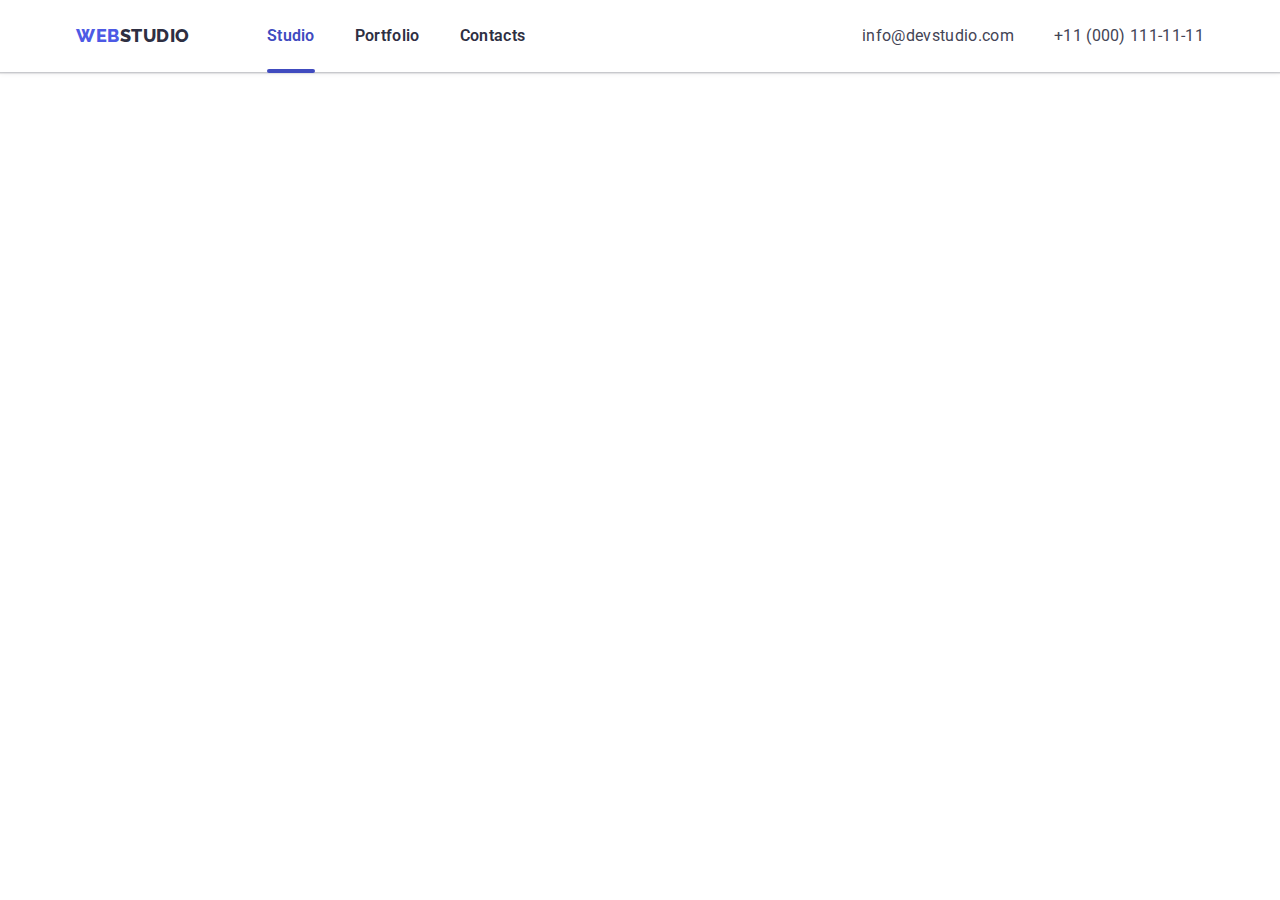
==== index.html @ 7f1c52b3 "hw-07" ====
<!DOCTYPE html>
<html lang="en">

<head>
  <meta charset="UTF-8">
  <meta http-equiv="X-UA-Compatible" content="IE=edge">
  <meta name="viewport" content="width=device-width, initial-scale=1.0">
  <title>webstudio</title>
  <link rel="stylesheet" href="https://cdn.jsdelivr.net/npm/modern-normalize@1.1.0/modern-normalize.min.css">
  <link rel="preconnect" href="https://fonts.googleapis.com">
  <link rel="preconnect" href="https://fonts.gstatic.com" crossorigin>
  <link href="https://fonts.googleapis.com/css2?family=Raleway:wght@700&family=Roboto:wght@400;500;700;900&display=swap"
    rel="stylesheet">
  <link rel="stylesheet" href="./css/styles.css">
</head>

<body>
  <!-- HEADER -->
  <header class="page-header">
    <div class="container page-header-container">
      <nav class="page-nav">
        <a class="logo link " href="./index.html"> <span class="logo-span">WEB</span>STUDIO</a>
        <ul class="menu-link list">
          <li class="menu-item">
            <a class="nav-link link active" href="./studio.html">Studio</a>
          </li>
          <li class="menu-item">
            <a class="nav-link link" href="./portfolio.html">Portfolio</a>
          </li>
          <li class="menu-item">
            <a class="nav-link link" href="">Contacts</a>
          </li>
        </ul>
      </nav>
      <ul class="list contact-list">
        <li><a class="contact-link link" href="mailto:info@devstudio.com">info@devstudio.com</a></li>
        <li><a class="contact-link link" href="tel:+11(000)1111111">+11 (000) 111-11-11</a></li>
      </ul>
    </div>
  </header>

  <main>
    <!-- HERO -->
    <!-- <section class="hero section">
      <div class="container">
        <h1 class="hero-title">Effective Solutions for Your Business</h1>
        <button class="order-btn" type="button" data-modal-open>Order Service</button>
      </div>
    </section> -->

    <!-- <section class="benefits-section section">
      <div class="container">
        <h2 class="benefits-title visually-hidden">benefits</h2>
        <ul class="benefits-list list">
          <li>
            <div class="benefits-list-image">
              <svg class="benefits-list-icon" width="264" height="112">
                <use href="./images/sprite.svg#icon-antenna"></use>
              </svg>
            </div>
            <h3 class="benefits-title">Strategy</h3>
            <p class="benefits-description">
              Our goal is to identify the business problem to walk away with the
              perfect and creative solution.
            </p>
          </li>
          <li>
            <div class="benefits-list-image">
              <svg class="benefits-list-icon" width="264" height="112">
                <use href="./images/sprite.svg#icon-clock"></use>
              </svg>
            </div>
            <h3 class="benefits-title">Punctuality</h3>
            <p class="benefits-description">
              Bring the key message to the brand's audience for the best price
              within the shortest possible time.
            </p>
          </li>
          <li>
            <div class="benefits-list-image">
              <svg class="benefits-list-icon" width="264" height="112">
                <use href="./images/sprite.svg#icon-diagram"></use>
              </svg>
            </div>
            <h3 class="benefits-title">Diligence</h3>
            <p class="benefits-description">
              Research and confirm brands that present the strongest digital
              growth opportunities and minimize risk.
            </p>
          </li>
          <li>
            <div class="benefits-list-image">
              <svg class="benefits-list-icon" width="264" height="112">
                <use href="./images/sprite.svg#icon-astronaut"></use>
              </svg>
            </div>
            <h3 class="benefits-title">Technologies</h3>
            <p class="benefits-description">
              Design practice focused on digital experiences. We bring forth a
              deep passion for problem-solving.
            </p>
          </li>
        </ul>
      </div>
    </section> -->
    <!-- <section class="describe-section section">
      <div class="container">
        <h2 class="section-title">What are we doing</h2>
        <ul class="description-list list">
          <li>
            <img src="./images/monitor.jpg" alt="monitor" width="360" height="300">
          </li>
          <li>
            <img src="./images/app.jpg" alt="scrinshot-app" width="360" height="300">
          </li>
          <li>
            <img src="./images/monitorapp.jpg" alt="monitor-app" width="360" height="300">
          </li>
        </ul>
      </div>
    </section> -->
    <!-- <section class="team-section section">
      <div class="container">
        <h2 class="section-title">Our Team</h2>
        <ul class="our-team list">
          <li class="team-card">
            <img src="./images/mark-guerrero.jpg" alt="photo_mark" width="264" height="260">
            <div class="team-wrapper">
              <h3 class="team-name">Mark Guerrero</h3>
              <p class="team-position">Product Designer</p>
              <ul class="social-list list">
                <li class="social-list-item">
                  <a href="" class="social-list-link">
                    <svg class="social-list-icon" width="16" height="16">
                      <use href="./images/sprite.svg#icon-instagram"></use>
                    </svg>
                  </a>
                </li>
                <li class="social-list-item">
                  <a href="" class="social-list-link">
                    <svg class="social-list-icon" width="16" height="16">
                      <use href="./images/sprite.svg#icon-twitter"></use>
                    </svg>
                  </a>
                </li>
                <li class="social-list-item">
                  <a href="" class="social-list-link">
                    <svg class="social-list-icon" width="16" height="16">
                      <use href="./images/sprite.svg#icon-facebook"></use>
                    </svg>
                  </a>
                </li>
                <li class="social-list-item">
                  <a href="" class="social-list-link">
                    <svg class="social-list-icon" width="16" height="16">
                      <use href="./images/sprite.svg#icon-linkedin"></use>
                    </svg>
                  </a>
                </li>
              </ul>
            </div>
          </li>
          <li class="team-card">
            <img src="./images/tom-ford.jpg" alt="photo_tom" width="264" height="260">
            <div class="team-wrapper">
              <h3 class="team-name">Tom Ford</h3>
              <p class="team-position">Frontend Developer</p>
              <ul class="social-list list">
                <li class="social-list-item">
                  <a href="" class="social-list-link">
                    <svg class="social-list-icon" width="16" height="16">
                      <use href="./images/sprite.svg#icon-instagram"></use>
                    </svg>
                  </a>
                </li>
                <li class="social-list-item">
                  <a href="" class="social-list-link">
                    <svg class="social-list-icon" width="16" height="16">
                      <use href="./images/sprite.svg#icon-twitter"></use>
                    </svg>
                  </a>
                </li>
                <li class="social-list-item">
                  <a href="" class="social-list-link">
                    <svg class="social-list-icon" width="16" height="16">
                      <use href="./images/sprite.svg#icon-facebook"></use>
                    </svg>
                  </a>
                </li>
                <li class="social-list-item">
                  <a href="" class="social-list-link">
                    <svg class="social-list-icon" width="16" height="16">
                      <use href="./images/sprite.svg#icon-linkedin"></use>
                    </svg>
                  </a>
                </li>
              </ul>
            </div>
          </li>
          <li class="team-card">
            <img src="./images/camila-garcia.jpg" alt="photo_camila" width="264" height="260">
            <div class="team-wrapper">
              <h3 class="team-name">Camila Garcia</h3>
              <p class="team-position">Marketing</p>
              <ul class="social-list list">
                <li class="social-list-item">
                  <a href="" class="social-list-link">
                    <svg class="social-list-icon" width="16px" height="16px">
                      <use href="./images/sprite.svg#icon-instagram"></use>
                    </svg>
                  </a>
                </li>
                <li class="social-list-item">
                  <a href="" class="social-list-link">
                    <svg class="social-list-icon" width="16px" height="16px">
                      <use href="./images/sprite.svg#icon-twitter"></use>
                    </svg>
                  </a>
                </li>
                <li class="social-list-item">
                  <a href="" class="social-list-link">
                    <svg class="social-list-icon" width="16px" height="16px">
                      <use href="./images/sprite.svg#icon-facebook"></use>
                    </svg>
                  </a>
                </li>
                <li class="social-list-item">
                  <a href="" class="social-list-link">
                    <svg class="social-list-icon" width="16px" height="16px">
                      <use href="./images/sprite.svg#icon-linkedin"></use>
                    </svg>
                  </a>
                </li>
              </ul>
            </div>
          </li>
          <li class="team-card">
            <img src="./images/daniel-wilson.jpg" alt="photo_daniel" width="264" height="260">
            <div class="team-wrapper">
              <h3 class="team-name">Daniel Wilson</h3>
              <p class="team-position">UI Designer</p>
              <ul class="social-list list">
                <li class="social-list-item">
                  <a href="" class="social-list-link">
                    <svg class="social-list-icon" width="16px" height="16px">
                      <use href="./images/sprite.svg#icon-instagram"></use>
                    </svg>
                  </a>
                </li>
                <li class="social-list-item">
                  <a href="" class="social-list-link">
                    <svg class="social-list-icon" width="16px" height="16px">
                      <use href="./images/sprite.svg#icon-twitter"></use>
                    </svg>
                  </a>
                </li>
                <li class="social-list-item">
                  <a href="" class="social-list-link">
                    <svg class="social-list-icon" width="16px" height="16px">
                      <use href="./images/sprite.svg#icon-facebook"></use>
                    </svg>
                  </a>
                </li>
                <li class="social-list-item">
                  <a href="" class="social-list-link">
                    <svg class="social-list-icon" width="16px" height="16px">
                      <use href="./images/sprite.svg#icon-linkedin"></use>
                    </svg>
                  </a>
                </li>
              </ul>
            </div>
          </li>
        </ul>
      </div>
    </section> -->
    <!-- <section class="section">
      <div class="container">
        <h3 class="section-title">Customers</h3>
        <ul class="customers-list list">
          <li class="customers-list-item">
            <a href="" class="customers-link">
              <svg class="customers-link-icon">
                <use href="./images/sprite.svg#icon-Logo"></use>
              </svg>
            </a>
          </li>
          <li class="customers-list-item">
            <a href="" class="customers-link">
              <svg class="customers-link-icon">
                <use href="./images/sprite.svg#icon-Logo-1"></use>
              </svg>
            </a>
          </li>
          <li class="customers-list-item">
            <a href="" class="customers-link">
              <svg class="customers-link-icon">
                <use href="./images/sprite.svg#icon-Logo-2"></use>
              </svg>
            </a>
          </li>
          <li class="customers-list-item">
            <a href="" class="customers-link">
              <svg class="customers-link-icon">
                <use href="./images/sprite.svg#icon-Logo-3"></use>
              </svg>
            </a>
          </li>
          <li class="customers-list-item">
            <a href="" class="customers-link">
              <svg class="customers-link-icon">
                <use href="./images/sprite.svg#icon-Logo-4"></use>
              </svg>
            </a>
          </li>
          <li class="customers-list-item">
            <a href="" class="customers-link">
              <svg class="customers-link-icon">
                <use href="./images/sprite.svg#icon-Logo-5"></use>
              </svg>
            </a>
          </li>
        </ul>
      </div>
    </section> -->
  </main>

  <!-- <footer class="footer">
    <div class="container footer-describe">
      <div class="footer-container">
        <a class="logo-footer link" href="./index.html"> <span class="logo-span">WEB</span>STUDIO</a>
        <p class="footer-description">
          Increase the flow of customers and sales for your business with digital
          marketing & growth solutions.
        </p>
      </div>
      <div class="social-media-footer">
        <p class="social-media">Social media</p>
        <ul class="social-list-footer">
          <li class="social-list-item-footer list">
            <a href="" class="social-list-link-footer">
              <svg class="social-list-icon-footer" width="24" height="24">
                <use href="./images/sprite.svg#icon-instagram"></use>
              </svg>
            </a>
          </li>
          <li class="social-list-item-footer list">
            <a href="" class="social-list-link-footer">
              <svg class="social-list-icon-footer" width="24" height="24">
                <use href="./images/sprite.svg#icon-twitter"></use>
              </svg>
            </a>
          </li>
          <li class="social-list-item-footer list">
            <a href="" class="social-list-link-footer">
              <svg class="social-list-icon-footer" width="24" height="24">
                <use href="./images/sprite.svg#icon-facebook"></use>
              </svg>
            </a>
          </li>
          <li class="social-list-item-footer list">
            <a href="" class="social-list-link-footer">
              <svg class="social-list-icon-footer" width="24" height="24">
                <use href="./images/sprite.svg#icon-linkedin"></use>
              </svg>
            </a>
          </li>
        </ul>
      </div>
      <div>

        <form class="modal-form-field-footer" action="">
          <spanp class="subscribe-footer">Subscribe</spanp>
          <span class="subscribe-input-footer">
            <input type="email" name="user_email" class="modal-form-input-footer" placeholder="E-mail">
            <button type="submit" class="modal-form-submit-footer">Subscribe<svg class="modal-form-submit-icon-footer">
                <use href="./images/sprite.svg#icon-telega"></use>
              </svg></button>
          </span>
        </form>
      </div>
    </div>
  </footer>

  <div class="backdrop is-hidden" data-modal>
    <div class="modal">
      <button type="button" class="modal-close-btn" data-modal-close>
        <svg class="modal-close-bnt-icon" style="height: 8px; width:8px">
          <use href="./images/sprite.svg#icon-close-modal"></use>
        </svg>
      </button>
      <form class="modal-form">
        <p class="modal-window-request">Leave your contacts and we will call you back</p>
        <label class="modal-form-field">
          <span class="modal-form-input-desc"> Name </span>
          <span class="modal-form-input-wrapper">
            <input type="text" name="user_name" class="modal-form-input" required pattern="[a-zA-Zа-яА-Я]+"
              minlength="2">
            <svg class="modal-form-input-icon" width="12" height="12">
              <use href="./images/sprite.svg#icon-user"></use>
            </svg>
          </span>
        </label>

        <label class="modal-form-field">
          <span class="modal-form-input-desc"> Phone </span>
          <span class="modal-form-input-wrapper">
            <input type="tel" name="user_phone" class="modal-form-input" required
              pattern="[0-9]{3}-[0-9]{3}-[0-9]{2}-[0-9]{2}" title="xxx-xxx-xx-xx">
            <svg class="modal-form-input-icon" width="13" height="13">
              <use href="./images/sprite.svg#icon-phone"></use>
            </svg>
          </span>

        </label>
        <label class="modal-form-field">
          <span class="modal-form-input-desc"> Email </span>
          <span class="modal-form-input-wrapper">
            <input type="email" name="user_email" class="modal-form-input" required>
            <svg class="modal-form-input-icon-letter" width="15" height="12">
              <use href="./images/sprite.svg#icon-letter"></use>
            </svg>
          </span>

        </label>
        <label class="modal-form-field modal-form-comment">
          <span class="modal-form-input-desc"> Comment </span>
          <textarea name="user_message" class="modal-form-msg" placeholder="Text input"></textarea>
        </label>
        <input id="user-policy" type="checkbox" name="user_policy" class="modal-form-check visually-hidden">
        <label for="user-policy" class="modal-form-check-desc">I accept the terms and conditions of the&nbsp;<a href=""
            class="privacy-link">Privacy
            Policy</a></label>
        <button type="submit" class="modal-form-submit">Send</button>
      </form>
    </div>
  </div>
  <script src="./js/modal.js"></script> -->
</body>

</html>
---- css/styles.css ----
.list {
    list-style: none;
}

.link {
    text-decoration: none;
}

:root {
    --main-text-color: #434455;
    --head-color: #2E2F42;
    --brand-color: #4D5AE5;
    --light-background-color: #F4F4FD;
    --accent-color: #E7E9FC;
    --background-color-white: #FFFFFF;
    --color-active-btn: #404BBF;
    --modal-window-color: #8E8F99;
    --input-text-color: #000000;
}

h1,
h2,
h3,
p {
    margin-top: 0;
    margin-bottom: 0;
}

ul {
    margin-top: 0;
    margin-bottom: 0;
    padding-left: 0;
}

img {
    display: block;
}

button {
    cursor: pointer;
}

body {
    font-family: 'Roboto', sans-serif;
    font-size: 16px;
    background-color: var(--background-color-white);
    color: var(--main-text-color);
}

.section {
    padding-top: 120px;
    padding-bottom: 120px;
}

.page-header {
    padding-top: 24px;
    padding-bottom: 24px;
    background: #FFFFFF;
    box-shadow: 0px 2px 1px rgba(46, 47, 66, 0.08), 0px 1px 1px rgba(46, 47, 66, 0.16), 0px 1px 6px rgba(46, 47, 66, 0.08);

}

.container {
    width: 1158px;
    margin-left: auto;
    margin-right: auto;
    padding: 0 15px;
}

.page-nav {
    display: flex;
    align-items: center;
    margin-right: auto;
}

.contact-list {
    align-items: center;
    gap: 40px;
    display: flex;
}

.page-header-container {
    display: flex;
    align-items: center;
}

.menu-link {
    font-weight: 600;
    line-height: 1.5;
    display: flex;
    align-items: center;
    color: var(--head-color);
}

.logo {
    font-family: 'Raleway';
    font-weight: 800;
    font-size: 18px;
    line-height: 1.33;
    letter-spacing: 0.03em;
    margin-right: 77px;
    color: var(--head-color);
}

.logo-span {
    color: var(--brand-color);
}

.menu-item:not(:last-child) {
    margin-right: 40px;
}

.nav-link {
    font-weight: 600;
    line-height: 1.5;
    letter-spacing: 0.02em;
    color: var(--head-color);
    transition: color 250ms cubic-bezier(0.4, 0, 0.2, 1);
    padding-bottom: 28px;
}

.nav-link:hover,
.nav-link:focus {
    color: var(--brand-color)
}

.active {
    color: var(--color-active-btn);
}

.nav-link.active {
    position: relative;
}

.nav-link.active::after {
    position: absolute;
    bottom: 0;
    left: 0;
    content: '';
    display: block;
    position: absolute;
    width: 100%;
    height: 4px;
    border-radius: 2px;
    background-color: var(--color-active-btn);
}

.contact-link {
    line-height: 1.5;
    letter-spacing: 0.02em;
    color: var(--main-text-color);
    transition: color 250ms cubic-bezier(0.4, 0, 0.2, 1)
}

.contact-link:hover,
.contact-link:focus {
    color: var(--brand-color);
}

.hero {
    padding: 192px 0;
    text-align: center;
    background-image: linear-gradient(rgba(46, 47, 66, 0.7), rgba(46, 47, 66, 0.7)), url(../images/people-office.jpg);
    background-color: var(--head-color);
    background-size: cover;
    background-repeat: no-repeat;
    background-position: center;
    max-width: 1440px;
    margin-left: auto;
    margin-right: auto;
}

.hero-title {
    width: 492px;
    margin: 0 auto 48px;
    font-weight: 500;
    font-size: 56px;
    line-height: 1.07;
    text-align: center;
    letter-spacing: 0.02em;
    color: var(--background-color-white);
}

.order-btn {
    font-weight: 600;
    cursor: pointer;
    background: var(--brand-color);
    padding: 16px 32px;
    box-shadow: 0px 4px 4px rgba(0, 0, 0, 0.15);
    border-radius: 4px;
    color: var(--light-background-color);
    gap: 10px;
    border: navajowhite;
    transition: color 250ms cubic-bezier(0.4, 0, 0.2, 1), background-color 250ms cubic-bezier(0.4, 0, 0.2, 1);
}

.order-btn:hover,
.order-btn:focus {
    cursor: pointer;
    background: var(--color-active-btn);
    padding: 16px 32px;
    box-shadow: 0px 4px 4px rgba(0, 0, 0, 0.15);
    border-radius: 4px;
    left: 635px;
    top: 432px;
    color: var(--light-background-color);
    gap: 10px;
  }

.visually-hidden {
    position: absolute;
    width: 1px;
    height: 1px;
    margin: -1px;
    border: 0;
    padding: 0;
    white-space: nowrap;
    clip-path: inset(100%);
    clip: rect(0 0 0 0);
    overflow: hidden;
}

.benefits-list-image{
   gap: 24px;
   display: flex;
}

.benefits-list-icon{
    fill: var(--head-color);
    width: 64px;
    height: 64px;
}

.benefits-list-image{
    display: flex;
    box-sizing: border-box;
    justify-content: center;
    align-items: center;
    border-radius: 4px;
    width: 100%;
    height: 112px;
    background-color: var(--light-background-color);
    fill: var(--light-background-color);
    margin-bottom: 8px;
}

.benefits-list-item {
    width: 264px;
}

.benefits-title {
    font-weight: 600;
    font-size: 20px;
    line-height: 1.2;
    letter-spacing: 0.02em;
    margin-bottom: 8px;
    color: var(--head-color);
}

.benefits-description {
    line-height: 1.5;
    letter-spacing: 0.02em;
    color: var(--main-text-color);
}

.benefits-section {
    background-color: var(--background-color-white);
    padding-bottom: 0;
}

.describe-section {
    background-color: var(--background-color-white);
}

.benefits-list {
    display: flex;
    gap: 24px;
}

.description-list {
    display: flex;
    gap: 24px;
}

.section-title {
    text-align: center;
    font-weight: 500;
    font-size: 36px;
    line-height: 1.11;
    letter-spacing: 0.02em;
    color: var(--head-color);
    text-transform: capitalize;
    margin-bottom: 72px;
}

.our-team{
    display: flex;
}

.team-name {
    font-weight: 500;
    font-size: 20px;
    line-height: 1.2;
    letter-spacing: 0.02em;
    color: var(--head-color);
    margin-bottom: 8px;
}

.team-card:not(:last-child) {
    margin-right: 24px;
} 

.team-card {
    background: var(--background-color-white);
    box-shadow: 0px 1px 6px rgba(46, 47, 66, 0.08), 0px 1px 1px rgba(46, 47, 66, 0.16), 0px 2px 1px rgba(46, 47, 66, 0.08);
    border-radius: 0px 0px 4px 4px;
}

.team-position {
    line-height: 1.5;
    letter-spacing: 0.02em;
    color: var(--main-text-color);
}

.team-section {
    background: var(--light-background-color);
}

.team-wrapper {
    padding-top: 32px;
    padding-bottom: 32px;
    text-align: center;
}

.social-list{
    display: flex;
    gap: 24px;
    margin-top: 12px;
    justify-content: center;
}

.social-list-link {
    display: flex;
    justify-content: center;
    align-items: center;
    width: 40px;
    height: 40px;
    border-radius: 50%;
    background-color: var(--brand-color);
    transition: background-color 250ms cubic-bezier(0.4, 0, 0.2, 1);
}   

.social-list-link:hover{
    background-color: var(--color-active-btn)
    
}

.social-list-icon{
    fill: var(--light-background-color);
    transition: background-color 250ms cubic-bezier(0.4, 0, 0.2, 1);
}

.portfolio {
    padding-top: 96px;
}

.project-overlay {
    position: relative;
    overflow: hidden;
}

.overlay{
    position: absolute;
    left: 0;
    top: 0;
    width: 100%;
    height: 100%;
    transform: translate(0, 100%);
    transition: transform 250ms cubic-bezier(0.4, 0, 0.2, 1);
    font-weight: 400;
    line-height: 1.5;
    letter-spacing: 0.02em;
    padding-top: 40px;
    padding-bottom: 156px;
    padding-right: 32px;
    padding-left: 32px;
    color: var(--light-background-color);
    background-color: rgba(77, 90, 229, 1);
}

.project-card-link:hover .overlay,
.project-card-link:focus .overlay {
    transform: translate(0, 0);
}

.project-title {
    font-weight: 600;
    font-size: 20px;
    line-height: 1.2;
    letter-spacing: 0.02em;
    color: var(--head-color);
}

.project-card{
    border: 0.5px solid #F4F4FD;
    width: calc((100% - 48px) / 3);
}

.project-description {
    line-height: 1.5;
    letter-spacing: 0.02em;
    color: var(--main-text-color);
    margin-top: 8px;
}

.project-card-link:hover {
    display: block;
    box-shadow: 0px 1px 6px rgba(46, 47, 66, 0.08);
}

.project-card-link {
    transition: box-shadow 250ms cubic-bezier(0.4, 0, 0.2, 1);
}

.nav-btn {
    border: none;
    padding: 12px 24px;
    font-weight: 500;
    cursor: pointer;
    line-height: 1.5;
    display: flex;
    align-items: center;
    text-align: center;
    letter-spacing: 0.04em;
    color: #4D5AE5;
    background: #F4F4FD;
    border-radius: 4px;
    transition: color 250ms cubic-bezier(0.4, 0, 0.2, 1), background-color 250ms cubic-bezier(0.4, 0, 0.2, 1), box-shadow 250ms cubic-bezier(0.4, 0, 0.2, 1);
}

.nav-btn:hover,
.nav-btn:focus {
     color: var(--background-color-white);
    background: var(--brand-color);
    box-shadow: 0px 3px 1px rgba(0, 0, 0, 0.1), 0px 2px 1px rgba(0, 0, 0, 0.08), 0px 2px 2px rgba(0, 0, 0, 0.12);
}

.customers-header {
    font-weight: 700;
    font-size: 36px;
    line-height: 1.17;
    text-align: center;
    letter-spacing: 0.03em;
    color: var(--head-color);
    text-align: center;
    padding-bottom: 72px;
}

.customers-link {
    display: flex;
    box-sizing: border-box;
    justify-content: center;
    align-items: center;
    border: 1px solid #8E8F99;
    border-radius: 4px;
    height: 88px;
    fill: #8E8F99;
    transition: border-color 250ms cubic-bezier(0.4, 0, 0.2, 1);
}

.customers-list-item{
    width: 168px;
}

.customers-link:hover,
.customers-link:focus{
    border-color:#4D5AE5;
}

.customers-link:hover .customers-link-icon,
.customers-link:focus .customers-link-icon{
    fill: #4D5AE5;
}

.customers-link-icon{
    width: 104px;
    height: 56px;
    transition: fill 250ms cubic-bezier(0.4, 0, 0.2, 1);
}

.customers-list{
    gap:24px;
    display: flex;
}

.logo-footer {
    font-family: 'Raleway';
    font-weight: 800;
    font-size: 18px;
    line-height: 1.17;
    letter-spacing: 0.03em;
    color: var(--light-background-color);
}

.footer {
    padding-top: 100px;
    padding-bottom: 100px;
    background-color: var(--head-color);
}

.footer-description {
    width: 264px;
    margin-top: 16px;
    letter-spacing: 0.02em;
    line-height: 1.5;
    letter-spacing: 0.02em;
    color: var(--accent-color);
}

.social-media {
    display: inline-flex;
    font-weight: 600;
    line-height: 1.5;
    letter-spacing: 0.02em;
    color: var(--background-color-white);
}

.social-list-footer {
    display: flex;
    justify-content: center;
    gap: 16px;
    margin-top: 16px;
}

.social-media-footer{
    display: inline-block;
    margin-right: 80px;
}

.footer-container{
    display: inline-block;
    margin-right: 120px;
}

.footer-describe {
    display: flex;
}

.social-list-item-footer {
    width: 40px;
    height: 40px;
}
 
.social-list-icon-footer {
    fill: var(--light-background-color)
}

.social-list-link-footer{
    display: flex;
    justify-content: center;
    align-items: center;
    width: 100%;
    height: 100%;
    border-radius: 50%;
    background-color: rgba(255, 255, 255, 0.1);
    transition: background-color 250ms cubic-bezier(0.4, 0, 0.2, 1);
}
    
.social-list-link-footer:hover,
.social-list-link-footer:focus{
    background-color: #31D0AA ;
}

.project-table {
    display: flex;
    flex-wrap: wrap;
    row-gap: 48px;
    column-gap: 24px;
}

.project-wrapper {
    padding-top: 32px;
    padding-bottom: 32px;
    padding-left: 16px;
}

.navigation-btns {
    display: flex;
    gap: 24px;
    justify-content: center;
    margin-bottom: 72px;
}

.backdrop {
    position: fixed;
    top: 0;
    left: 0;
    z-index: 1;
    width: 100%;
    height: 100%;
    background-color: rgba(46, 47, 66, 0.4);
    transition: opacity 250ms cubic-bezier(0.4, 0, 0.2, 1), visibility 250ms cubic-bezier(0.4, 0, 0.2, 1);;
}

.backdrop.is-hidden {
    opacity: 0;
    visibility: hidden;
    pointer-events: none;
}

.modal {
    position: absolute;
    top: 50%;
    left: 50%;
    transform: translate(-50%, -50%);
    width: 408px;
    height: 576px;
    border-radius: 4px;
    background-color: #FCFCFC;
    padding: 72px 24px 24px 24px;
}

.modal-close-btn {
    position: absolute;
    top: 24px;
    right: 24px;
    display: flex;
    justify-content: center;
    align-items: center;
    background-color: #E7E9FC;
    border: 1px solid rgba(0, 0, 0, 0.1);
    width: 24px;
    height: 24px;
    border-radius: 50%;
}

.modal-close-btn:hover,
.modal-close-btn:focus {
    background-color: #404BBF;
}

.modal-close-btn:hover .modal-close-bnt-icon,
.modal-close-btn:focus .modal-close-bnt-icon {
    fill: var(--background-color-white);
}

.modal-form {
    display: flex;
    flex-direction: column;
}

.modal-form-input {
    padding-left: 38px;
    width: 100%;
    height: 40px;
    border: 1px solid rgba(33, 33, 33, 0.2);
    border-radius: 4px;
    transition: border-color 250ms cubic-bezier(0.4, 0, 0.2, 1);
}

.modal-form-input:focus{
    outline: none;
    border-color: var(--brand-color);
}

.modal-form-input:focus + .modal-form-input-icon {
    fill: var(--brand-color);

}

.modal-form-input:focus + .modal-form-input-icon-letter {
    fill: var(--brand-color);

}
.modal-form-input-desc {
    display: block;
    font-size: 12px;
    line-height: 1.17;
    margin-bottom: 4px;
    letter-spacing: 0.01em;
    color: var(--modal-window-color);
}

.modal-form-field{
    margin-bottom: 8px;
}

.modal-form-comment {
    margin-bottom: 16px;
}

.modal-form-input-wrapper {
    display: block;
    position: relative;
}

.modal-form-input-icon {
    position: absolute;
    top: 50%;
    left: 19px;
    transform: translate(0, -50%);
    display: block;
    fill: var(--head-color);
    transition: fill 250ms cubic-bezier(0.4, 0, 0.2, 1);
}

.modal-form-input-icon-letter {
    position: absolute;
    top: 50%;
    left: 17.5px;
    transform: translate(0, -50%);
    display: block;
    fill: var(--head-color);
    transition: fill 250ms cubic-bezier(0.4, 0, 0.2, 1);
}

.modal-form-msg {
    display: block;
    resize: none;
    width: 100%;
    height: 120px;
    padding: 8px 16px;
    border: 1px solid rgba(33, 33, 33, 0.2);
    border-radius: 4px;
    transition: border-color 250ms cubic-bezier(0.4, 0, 0.2, 1);
}

.privacy-link {
    color: var(--brand-color);
}

.modal-form-msg:focus {
    outline: none;
    border-color: var(--brand-color);
}

.modal-form-msg::placeholder {
    font-size: 12px;
    line-height: 1.33;
    letter-spacing: 0.04em;
    color: rgba(117, 117, 117, 0.5);
}

.modal-form-check-desc {
    display: flex;
    align-items: center;
    font-size: 12px;
    line-height: 1.33;
    letter-spacing: 0.04em;
    color: #757575;
    margin-bottom: 24px;
}
.modal-form-check-desc::before {
    display: block;
    width: 16px;
    height: 16px;
    border: 1px solid var(--main-text-color);
    content: '' ;
    cursor: pointer;
    border-radius: 4px;
    margin-right: 8px;
}

.modal-form-check:checked + .modal-form-check-desc::before {
    background-color: var(--color-active-btn);
    border: 1.25px solid #404BBF;
    border-radius: 2px;
    background-image: url(../images/galochka.svg);
    background-repeat: no-repeat;
    background-position: center;
}

.modal-window-request {
    font-weight: 500;
    line-height: 1.5;
    text-align: center;
    letter-spacing: 0.02em;
    color: var(--head-color);
    margin-bottom: 14px;
}
     
.modal-form-submit {
    outline: var(--brand-color);
    font-weight: 500;
    cursor: pointer;
    background: var(--brand-color);
    padding: 16px 32px;
    border-radius: 4px;
    color: var(--background-color-white);
    width: 169px;
    height: 56px;
    margin-left: 95px;
    border: navajowhite;
}

.subscribe-footer {
    display: inline-flex;
    font-weight: 500;
    line-height: 1.5;
    letter-spacing: 0.02em;
    color: var(--background-color-white);
}

.subscribe-input-footer {
    position: relative;
    display: flex;
    justify-content: center;
    gap: 24px;
    margin-top: 16px;
}

.modal-form-input-footer{
    background: var(--head-color);
    padding-left: 16px;
}

.modal-form-submit-footer {
    display: flex;
    justify-content: center;
    align-items: center;
    outline: var(--brand-color);
    font-weight: 500;
    cursor: pointer;
    background: var(--brand-color);
    border-radius: 4px;
    color: var(--background-color-white);
    width: 165px;
    height: 40px;
    padding: 8px 24px;
    border: navajowhite;
}

.modal-form-input-footer::placeholder {
    font-size: 12px;
    line-height: 2;
    display: flex;
    align-items: center;
    letter-spacing: 0.04em;
    color: rgba(255, 255, 255, 0.6);
}

.modal-form-input-footer {
    outline: none;
    width: 264px;
    height: 40;
    border: 1px solid rgba(255, 255, 255, 0.3);
    filter: drop-shadow(0px 4px 4px rgba(0, 0, 0, 0.15));
    border-radius: 4px;
}

.modal-form-submit-icon-footer {
    display: inline-flex;
    align-items: center;
    margin-left: 16px;
    width: 24px;
    height: 20px;  
    fill: var(--head-color);
    transition: fill 250ms cubic-bezier(0.4, 0, 0.2, 1);
}

.modal-form-input-footer {
    font-size: 12px;
    line-height: 2;
    letter-spacing: 0.04em;
    color: rgba(255, 255, 255, 0.6);
}
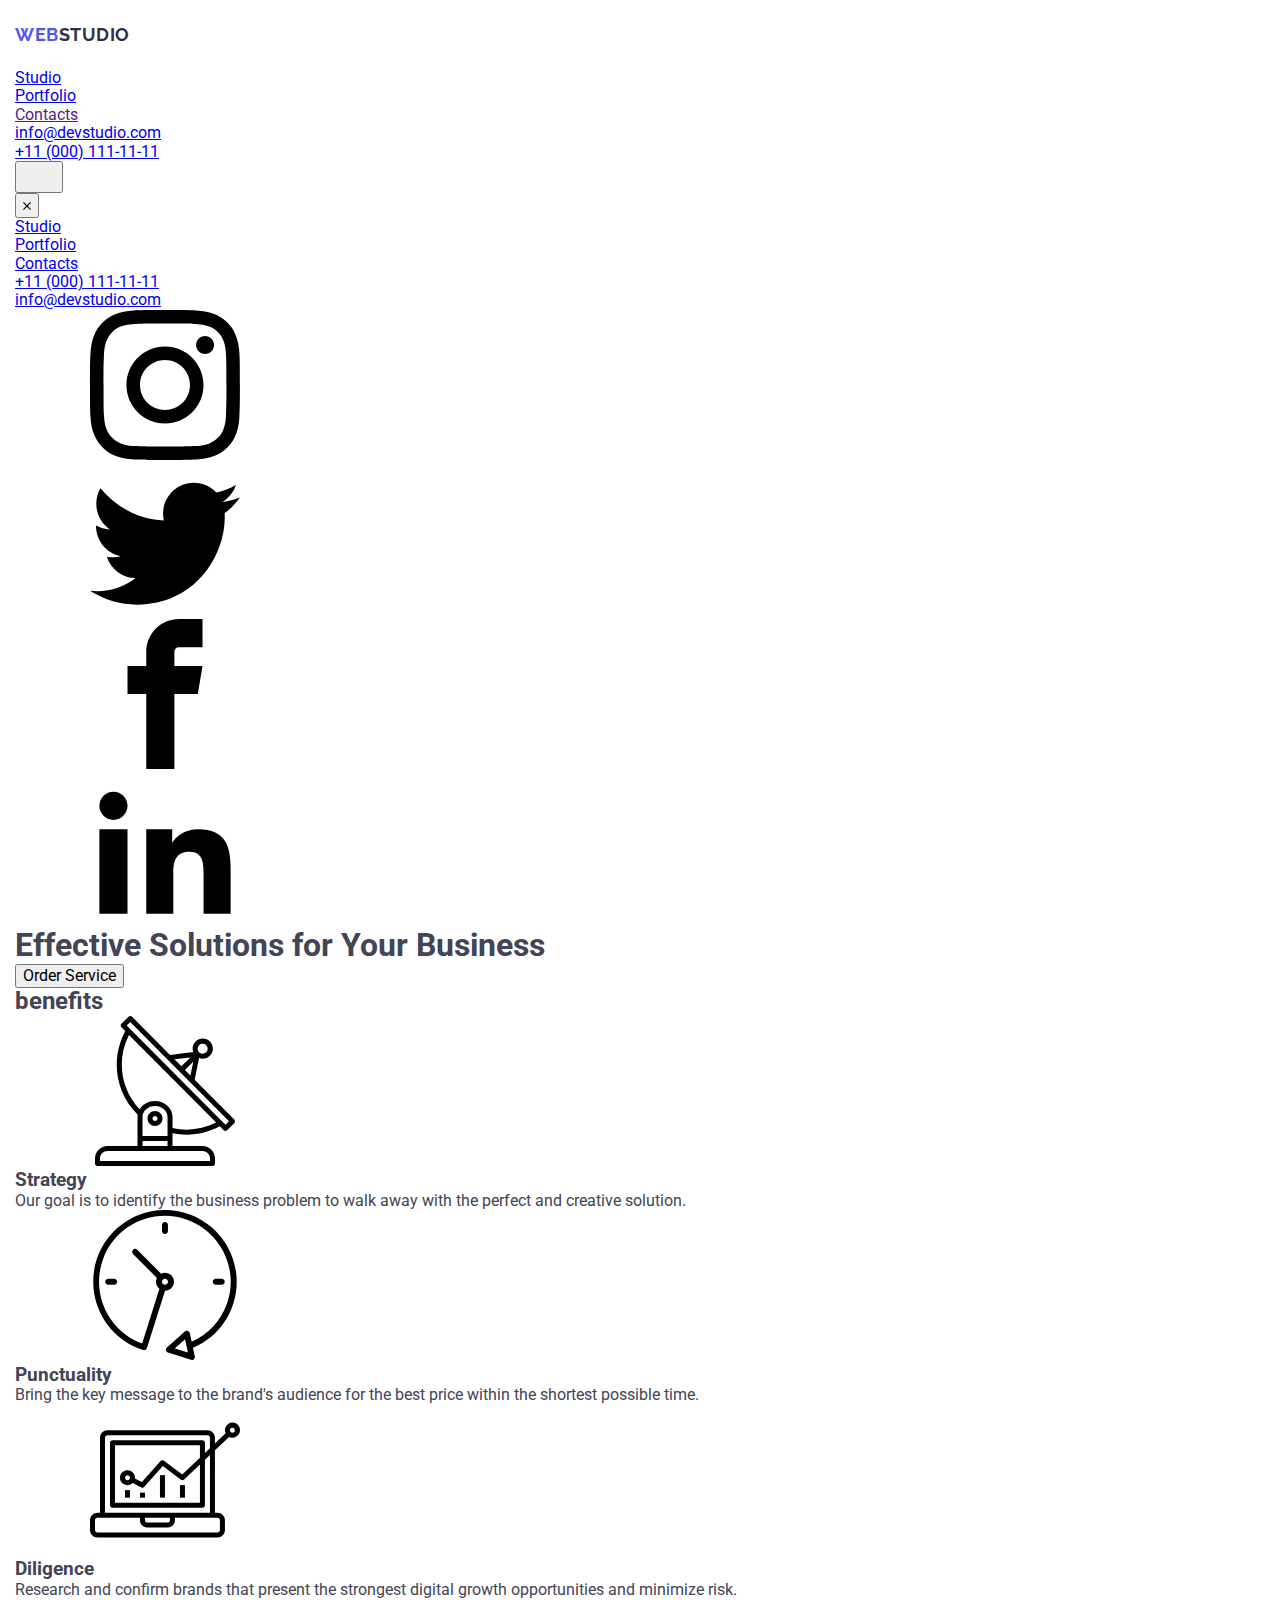
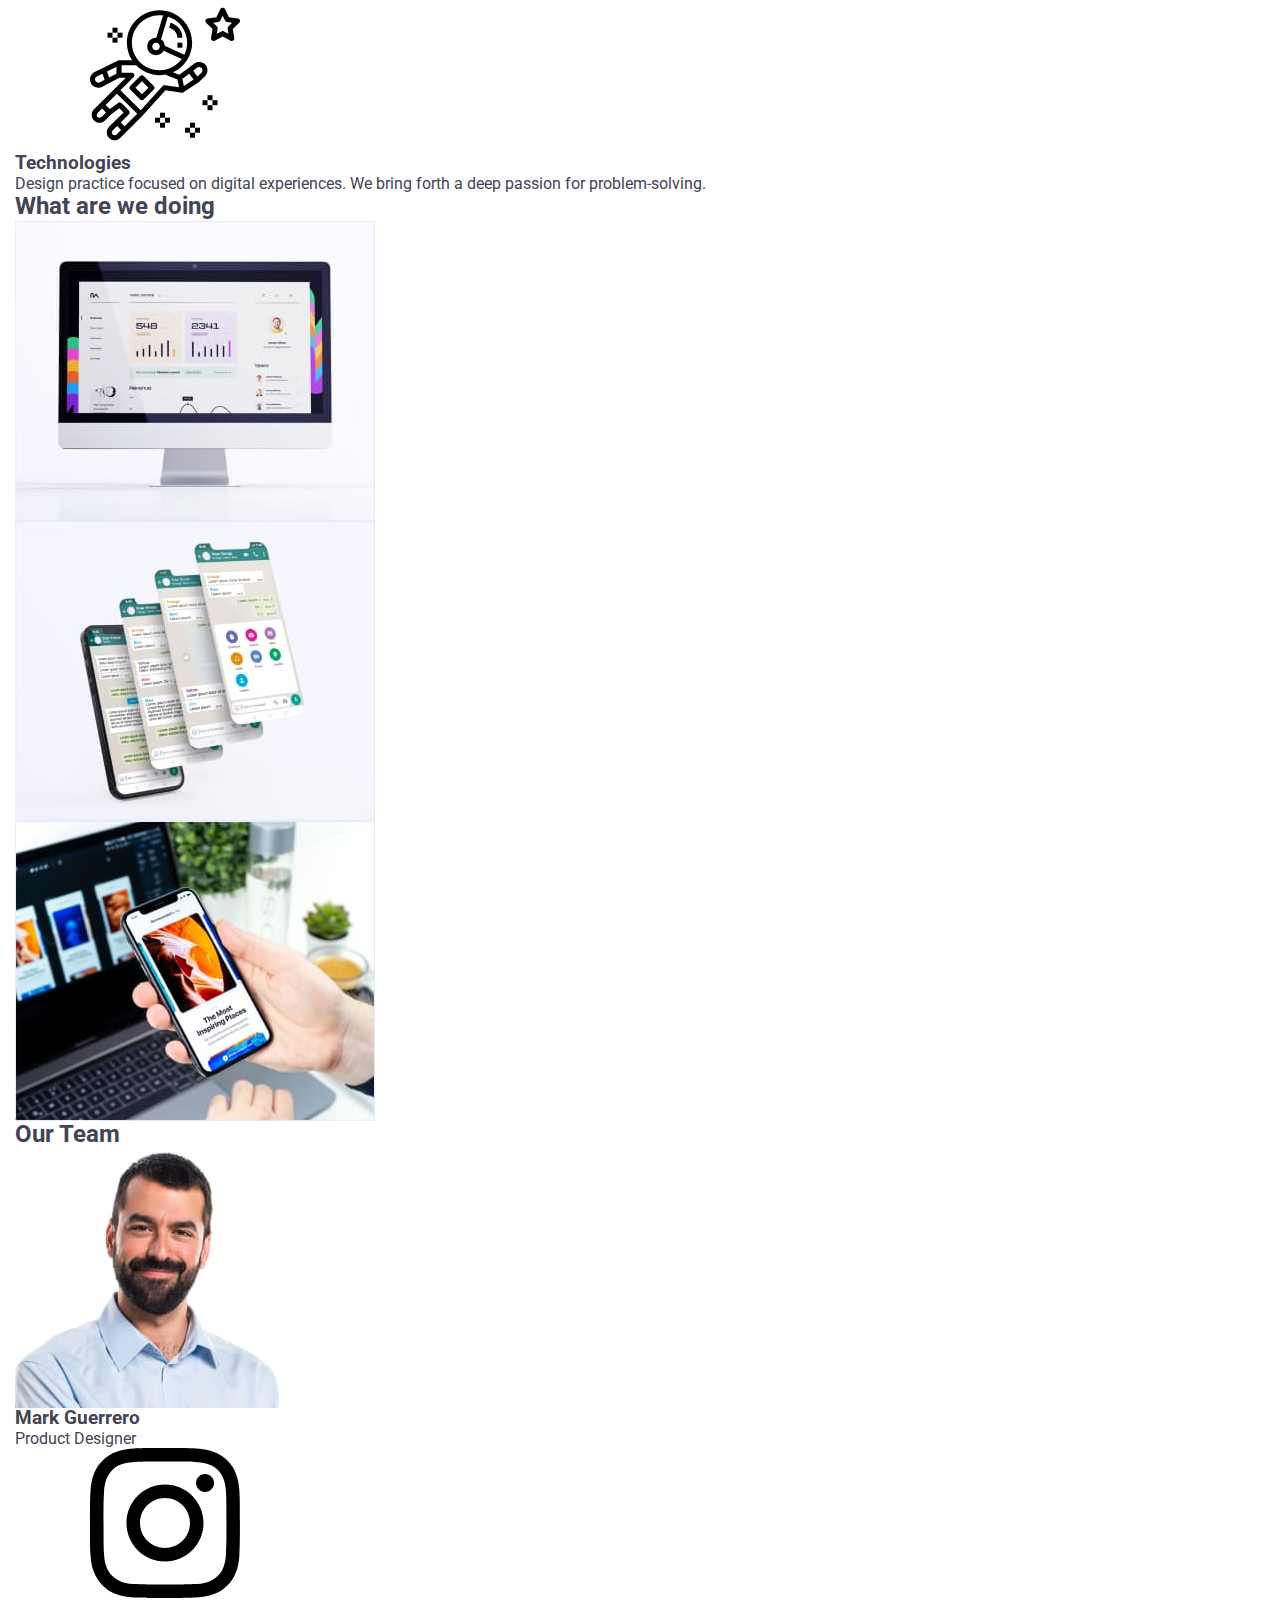
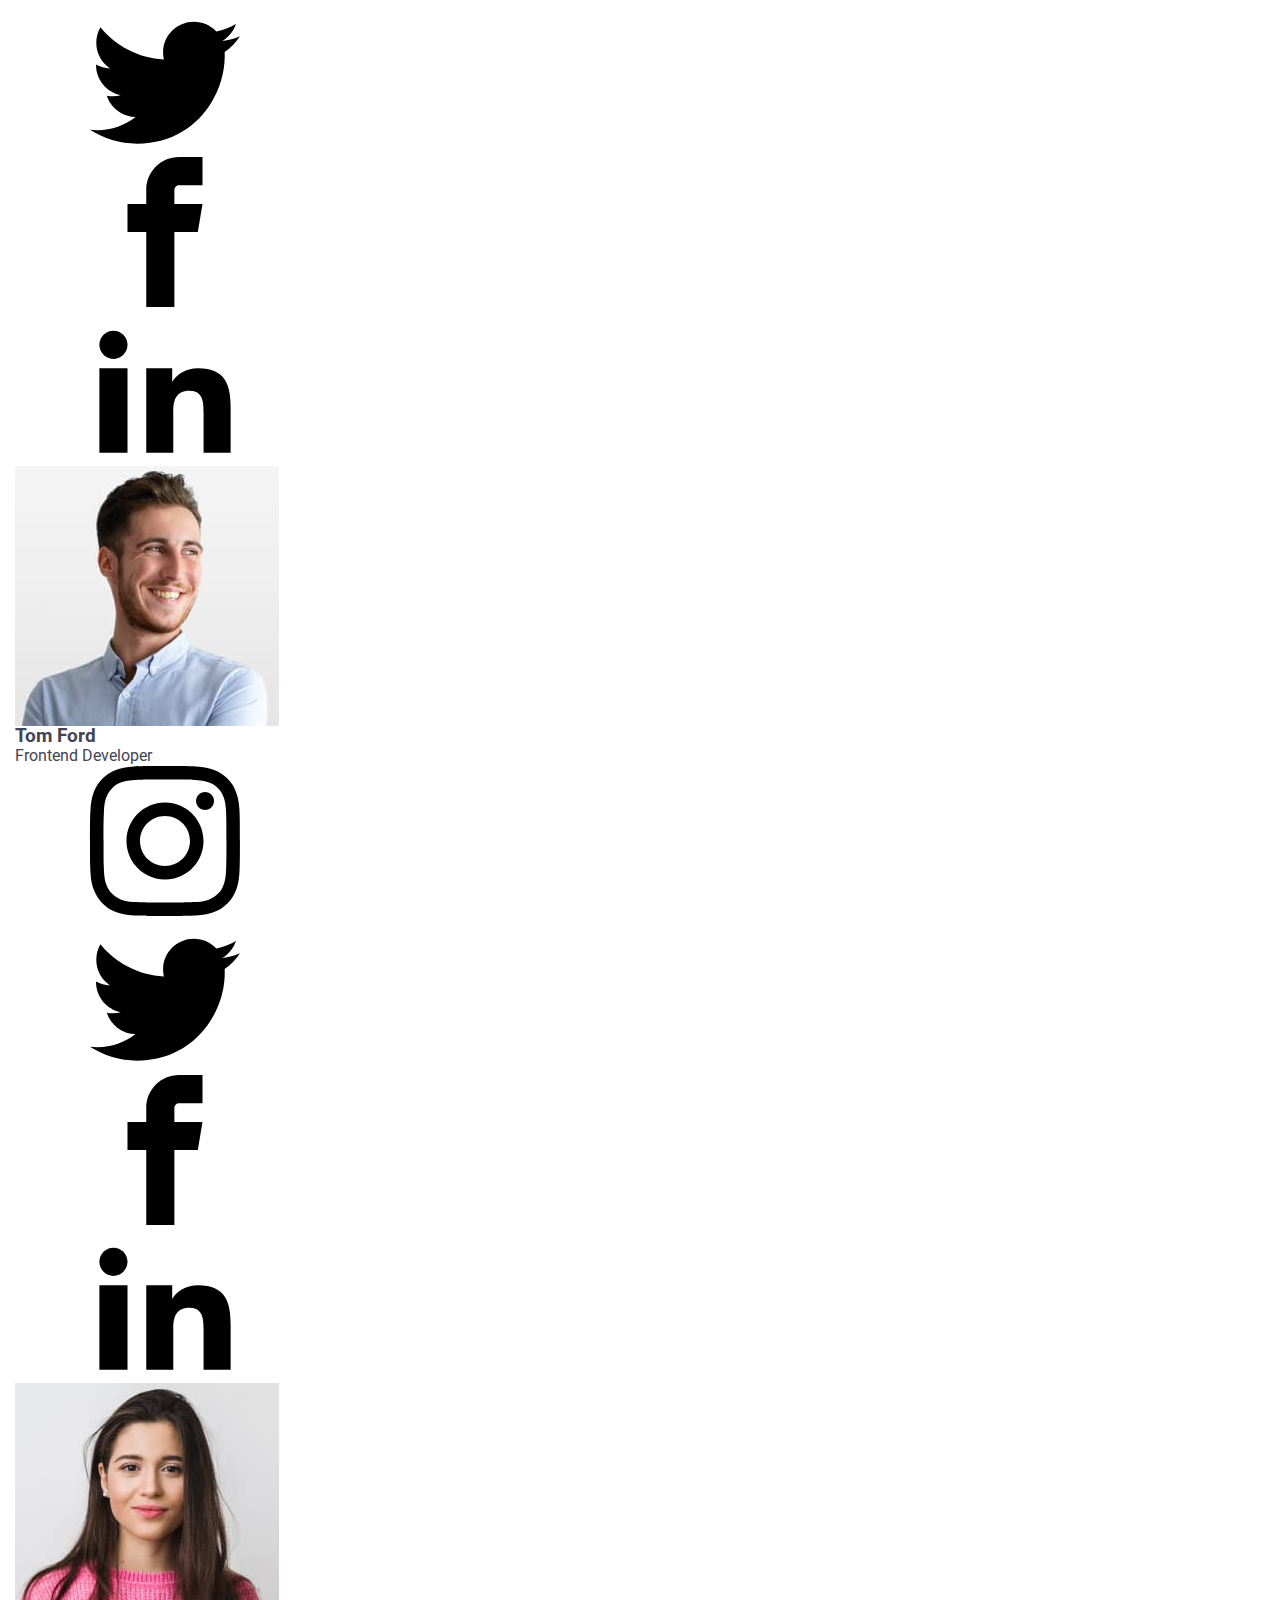
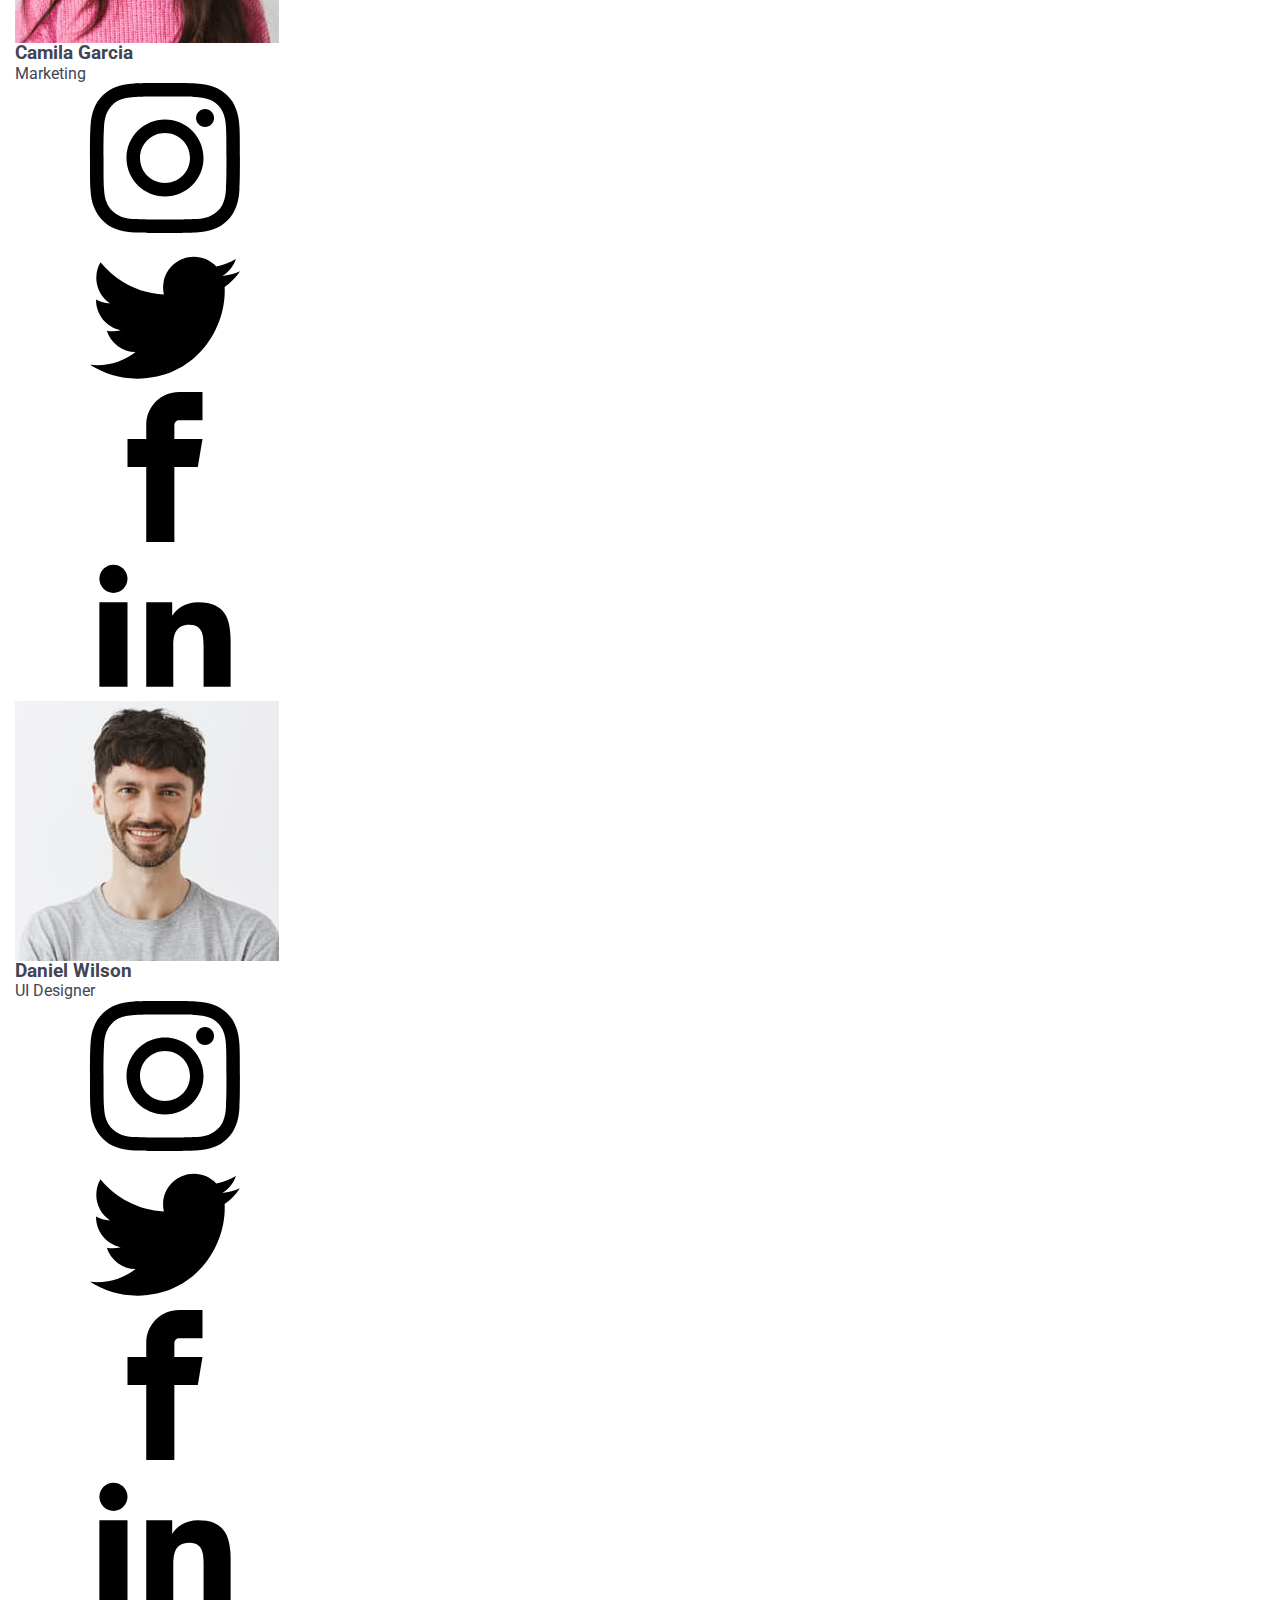
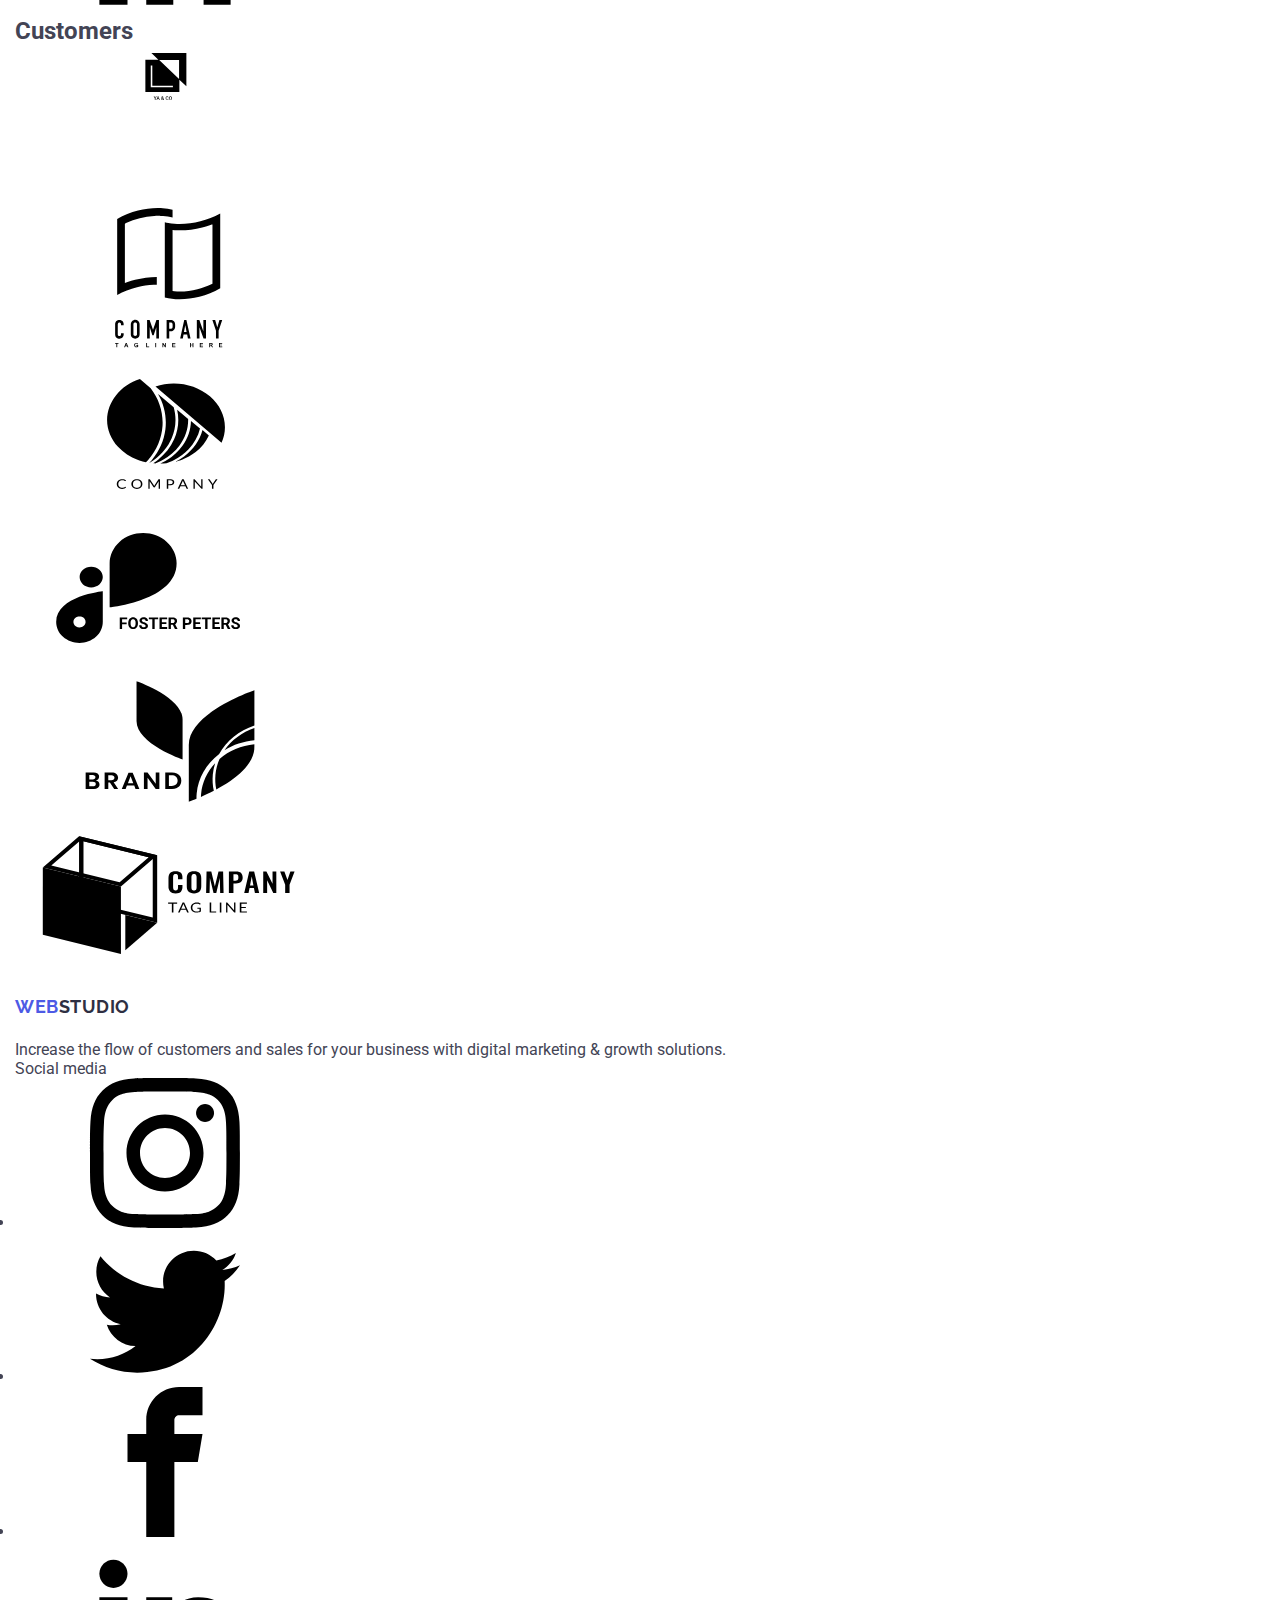
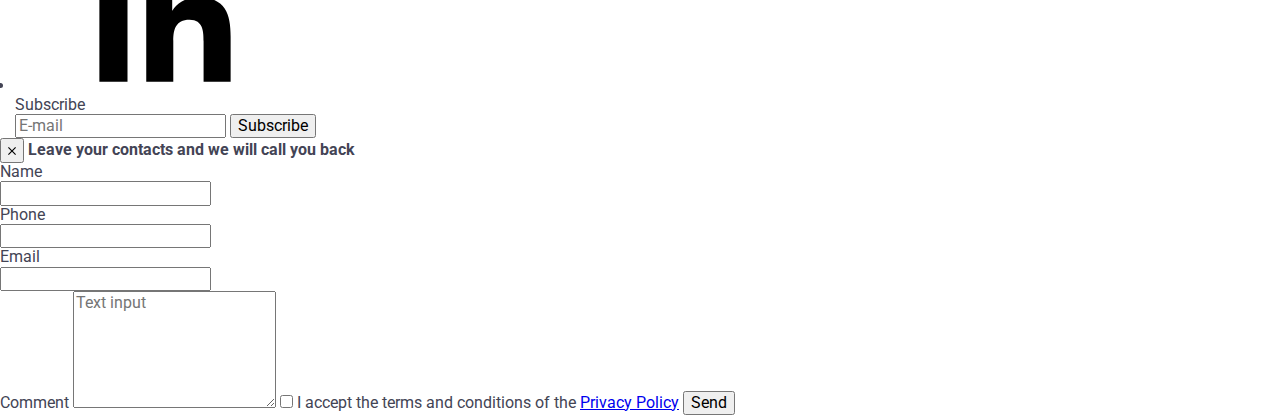
==== commit 8cfb10b9: "HW-07" ====
--- a/index.html
+++ b/index.html
@@ -11,50 +11,107 @@
   <link rel="preconnect" href="https://fonts.gstatic.com" crossorigin>
   <link href="https://fonts.googleapis.com/css2?family=Raleway:wght@700&family=Roboto:wght@400;500;700;900&display=swap"
     rel="stylesheet">
-  <link rel="stylesheet" href="./css/styles.css">
+  <link rel="stylesheet" href="./css/stylesmob.css">
 </head>
 
 <body>
   <!-- HEADER -->
-  <header class="page-header">
-    <div class="container page-header-container">
-      <nav class="page-nav">
-        <a class="logo link " href="./index.html"> <span class="logo-span">WEB</span>STUDIO</a>
-        <ul class="menu-link list">
-          <li class="menu-item">
-            <a class="nav-link link active" href="./studio.html">Studio</a>
-          </li>
-          <li class="menu-item">
-            <a class="nav-link link" href="./portfolio.html">Portfolio</a>
-          </li>
-          <li class="menu-item">
-            <a class="nav-link link" href="">Contacts</a>
-          </li>
-        </ul>
-      </nav>
-      <ul class="list contact-list">
-        <li><a class="contact-link link" href="mailto:info@devstudio.com">info@devstudio.com</a></li>
-        <li><a class="contact-link link" href="tel:+11(000)1111111">+11 (000) 111-11-11</a></li>
-      </ul>
+  <header>
+    <div class="container">
+      <div class="wrapper-nav">
+        <a class="logo" href="./index.html"> <span class="logo-span">Web</span>Studio</a>
+        <nav class="manu-nav">
+          <ul class="menu-link list">
+            <li class="menu-item">
+              <a class="nav-link active" href="./index.html">Studio</a>
+            </li>
+            <li class="menu-item">
+              <a class="nav-link" href="./portfolio.html">Portfolio</a>
+            </li>
+            <li class="menu-item">
+              <a class="nav-link" href="">Contacts</a>
+            </li>
+          </ul>
+        </nav>
+
+        <ul class="contact-list list">
+          <li class="contact"><a class="mail" href="mailto:info@devstudio.com">info@devstudio.com</a></li>
+          <li class="contact"><a class="phone" href="tel:+11(000)1111111">+11 (000) 111-11-11</a></li>
+        </ul>
+        <button class="button menu-btn js-open-menu js-menu-containe" type="button" aria-expanded="false">
+          <svg class="burger-icon" width="32" height="22">
+            <use href="./images/sprite.svg#icon-charm_menu-hamburger"></use>
+          </svg>
+        </button>
+      </div>
+      <div class="menu-container js-menu-container">
+        <button class="button close-menu-btn js-close-menu" type="button">
+          <svg class="icon-close" width="8" height="8">
+            <use href="./images/sprite.svg#icon-close-modal"></use>
+          </svg>
+        </button>
+
+        <ul class="mobile-nav list">
+          <li class="menu-item"><a class="nav-link" href="/index.html">Studio</a></li>
+          <li class="menu-item"><a class="nav-link" href="/portfolio.html">Portfolio</a></li>
+          <li class="menu-item"><a class="nav-link active-menu" href="/">Contacts </a></li>
+        </ul>
+
+        <ul class="contact-link list">
+          <li class="contact-link">
+            <a class="phone" href="tel:+11(000)111-11-11">+11 (000) 111-11-11</a>
+          </li>
+          <li class="contact-link">
+            <a class="email" href="mailto:info@devstudio.com">info@devstudio.com</a>
+          </li>
+        </ul>
+
+        <ul class="social-menu list">
+          <li class="social-menu-item">
+            <a class="social-menu-link link" href=""><svg class="social-link-icon">
+                <use href="./images/sprite.svg#icon-instagram"></use>
+              </svg>
+            </a>
+          </li>
+          <li class="social-menu-item">
+            <a class="social-menu-link" href=""><svg class="social-link-icon">
+                <use href="./images/sprite.svg#icon-twitter"></use>
+              </svg>
+            </a>
+          </li>
+          <li class="social-menu-item">
+            <a class="social-menu-link" href=""><svg class="social-link-icon">
+                <use href="./images/sprite.svg#icon-facebook"></use>
+              </svg>
+            </a>
+          </li>
+          <li class="social-menu-item">
+            <a class="social-menu-link" href=""><svg class="social-link-icon">
+                <use href="./images/sprite.svg#icon-linkedin"></use>
+              </svg>
+            </a>
+          </li>
+        </ul>
+      </div>
     </div>
   </header>
 
   <main>
     <!-- HERO -->
-    <!-- <section class="hero section">
+    <section class="hero section">
       <div class="container">
         <h1 class="hero-title">Effective Solutions for Your Business</h1>
-        <button class="order-btn" type="button" data-modal-open>Order Service</button>
-      </div>
-    </section> -->
-
-    <!-- <section class="benefits-section section">
+        <button class="order-btn button" type="button" data-modal-open>Order Service</button>
+      </div>
+    </section>
+    <!-- BENEFITS -->
+    <section class="benefits-section">
       <div class="container">
         <h2 class="benefits-title visually-hidden">benefits</h2>
-        <ul class="benefits-list list">
-          <li>
+        <ul class="list">
+          <li class="benefits-list">
             <div class="benefits-list-image">
-              <svg class="benefits-list-icon" width="264" height="112">
+              <svg class="benefits-list-icon">
                 <use href="./images/sprite.svg#icon-antenna"></use>
               </svg>
             </div>
@@ -64,9 +121,9 @@
               perfect and creative solution.
             </p>
           </li>
-          <li>
+          <li class="benefits-list">
             <div class="benefits-list-image">
-              <svg class="benefits-list-icon" width="264" height="112">
+              <svg class="benefits-list-icon">
                 <use href="./images/sprite.svg#icon-clock"></use>
               </svg>
             </div>
@@ -76,9 +133,9 @@
               within the shortest possible time.
             </p>
           </li>
-          <li>
+          <li class="benefits-list">
             <div class="benefits-list-image">
-              <svg class="benefits-list-icon" width="264" height="112">
+              <svg class="benefits-list-icon">
                 <use href="./images/sprite.svg#icon-diagram"></use>
               </svg>
             </div>
@@ -88,9 +145,9 @@
               growth opportunities and minimize risk.
             </p>
           </li>
-          <li>
+          <li class="benefits-list">
             <div class="benefits-list-image">
-              <svg class="benefits-list-icon" width="264" height="112">
+              <svg class="benefits-list-icon">
                 <use href="./images/sprite.svg#icon-astronaut"></use>
               </svg>
             </div>
@@ -102,24 +159,30 @@
           </li>
         </ul>
       </div>
-    </section> -->
-    <!-- <section class="describe-section section">
+    </section>
+
+    <!-- DESCRIPTION -->
+
+    <section class="describe-section section">
       <div class="container">
         <h2 class="section-title">What are we doing</h2>
-        <ul class="description-list list">
-          <li>
+        <ul class="list">
+          <li class="description-list">
             <img src="./images/monitor.jpg" alt="monitor" width="360" height="300">
           </li>
-          <li>
+          <li class="description-list">
             <img src="./images/app.jpg" alt="scrinshot-app" width="360" height="300">
           </li>
-          <li>
+          <li class="description-list">
             <img src="./images/monitorapp.jpg" alt="monitor-app" width="360" height="300">
           </li>
         </ul>
       </div>
-    </section> -->
-    <!-- <section class="team-section section">
+    </section>
+
+    <!-- TEAM-SECTION -->
+
+    <section class="team-section section">
       <div class="container">
         <h2 class="section-title">Our Team</h2>
         <ul class="our-team list">
@@ -130,29 +193,29 @@
               <p class="team-position">Product Designer</p>
               <ul class="social-list list">
                 <li class="social-list-item">
+                  <a class="social-list-link link" href="">
+                    <svg class="social-list-icon">
+                      <use href="./images/sprite.svg#icon-instagram"></use>
+                    </svg>
+                  </a>
+                </li>
+                <li class="social-list-item">
                   <a href="" class="social-list-link">
-                    <svg class="social-list-icon" width="16" height="16">
-                      <use href="./images/sprite.svg#icon-instagram"></use>
+                    <svg class="social-list-icon">
+                      <use href="./images/sprite.svg#icon-twitter"></use>
                     </svg>
                   </a>
                 </li>
                 <li class="social-list-item">
                   <a href="" class="social-list-link">
-                    <svg class="social-list-icon" width="16" height="16">
-                      <use href="./images/sprite.svg#icon-twitter"></use>
+                    <svg class="social-list-icon">
+                      <use href="./images/sprite.svg#icon-facebook"></use>
                     </svg>
                   </a>
                 </li>
                 <li class="social-list-item">
                   <a href="" class="social-list-link">
-                    <svg class="social-list-icon" width="16" height="16">
-                      <use href="./images/sprite.svg#icon-facebook"></use>
-                    </svg>
-                  </a>
-                </li>
-                <li class="social-list-item">
-                  <a href="" class="social-list-link">
-                    <svg class="social-list-icon" width="16" height="16">
+                    <svg class="social-list-icon">
                       <use href="./images/sprite.svg#icon-linkedin"></use>
                     </svg>
                   </a>
@@ -167,29 +230,29 @@
               <p class="team-position">Frontend Developer</p>
               <ul class="social-list list">
                 <li class="social-list-item">
-                  <a href="" class="social-list-link">
-                    <svg class="social-list-icon" width="16" height="16">
+                  <a href="" class="social-list-link link">
+                    <svg class="social-list-icon">
                       <use href="./images/sprite.svg#icon-instagram"></use>
                     </svg>
                   </a>
                 </li>
                 <li class="social-list-item">
-                  <a href="" class="social-list-link">
-                    <svg class="social-list-icon" width="16" height="16">
+                  <a class="social-list-link" href="">
+                    <svg class="social-list-icon">
                       <use href="./images/sprite.svg#icon-twitter"></use>
                     </svg>
                   </a>
                 </li>
                 <li class="social-list-item">
-                  <a href="" class="social-list-link">
-                    <svg class="social-list-icon" width="16" height="16">
+                  <a class="social-list-link" href="">
+                    <svg class="social-list-icon">
                       <use href="./images/sprite.svg#icon-facebook"></use>
                     </svg>
                   </a>
                 </li>
                 <li class="social-list-item">
-                  <a href="" class="social-list-link">
-                    <svg class="social-list-icon" width="16" height="16">
+                  <a class="social-list-link" href="">
+                    <svg class="social-list-icon">
                       <use href="./images/sprite.svg#icon-linkedin"></use>
                     </svg>
                   </a>
@@ -204,29 +267,29 @@
               <p class="team-position">Marketing</p>
               <ul class="social-list list">
                 <li class="social-list-item">
-                  <a href="" class="social-list-link">
-                    <svg class="social-list-icon" width="16px" height="16px">
+                  <a class="social-list-link" href="">
+                    <svg class="social-list-icon">
                       <use href="./images/sprite.svg#icon-instagram"></use>
                     </svg>
                   </a>
                 </li>
                 <li class="social-list-item">
-                  <a href="" class="social-list-link">
-                    <svg class="social-list-icon" width="16px" height="16px">
+                  <a class="social-list-link" href="">
+                    <svg class="social-list-icon">
                       <use href="./images/sprite.svg#icon-twitter"></use>
                     </svg>
                   </a>
                 </li>
                 <li class="social-list-item">
-                  <a href="" class="social-list-link">
-                    <svg class="social-list-icon" width="16px" height="16px">
+                  <a class="social-list-link" href="">
+                    <svg class="social-list-icon">
                       <use href="./images/sprite.svg#icon-facebook"></use>
                     </svg>
                   </a>
                 </li>
                 <li class="social-list-item">
-                  <a href="" class="social-list-link">
-                    <svg class="social-list-icon" width="16px" height="16px">
+                  <a class="social-list-link" href="">
+                    <svg class="social-list-icon">
                       <use href="./images/sprite.svg#icon-linkedin"></use>
                     </svg>
                   </a>
@@ -241,29 +304,29 @@
               <p class="team-position">UI Designer</p>
               <ul class="social-list list">
                 <li class="social-list-item">
-                  <a href="" class="social-list-link">
-                    <svg class="social-list-icon" width="16px" height="16px">
+                  <a class="social-list-link" href="">
+                    <svg class="social-list-icon">
                       <use href="./images/sprite.svg#icon-instagram"></use>
                     </svg>
                   </a>
                 </li>
                 <li class="social-list-item">
-                  <a href="" class="social-list-link">
-                    <svg class="social-list-icon" width="16px" height="16px">
+                  <a class="social-list-link" href="">
+                    <svg class="social-list-icon">
                       <use href="./images/sprite.svg#icon-twitter"></use>
                     </svg>
                   </a>
                 </li>
                 <li class="social-list-item">
-                  <a href="" class="social-list-link">
-                    <svg class="social-list-icon" width="16px" height="16px">
+                  <a class="social-list-link" href="">
+                    <svg class="social-list-icon">
                       <use href="./images/sprite.svg#icon-facebook"></use>
                     </svg>
                   </a>
                 </li>
                 <li class="social-list-item">
-                  <a href="" class="social-list-link">
-                    <svg class="social-list-icon" width="16px" height="16px">
+                  <a class="social-list-link" href="">
+                    <svg class="social-list-icon">
                       <use href="./images/sprite.svg#icon-linkedin"></use>
                     </svg>
                   </a>
@@ -273,15 +336,18 @@
           </li>
         </ul>
       </div>
-    </section> -->
-    <!-- <section class="section">
+    </section>
+
+    <!-- CUSTOMERS -->
+
+    <section class="section">
       <div class="container">
-        <h3 class="section-title">Customers</h3>
+        <h2 class="section-title">Customers</h2>
         <ul class="customers-list list">
           <li class="customers-list-item">
             <a href="" class="customers-link">
               <svg class="customers-link-icon">
-                <use href="./images/sprite.svg#icon-Logo"></use>
+                <use href="./images/sprite.svg#icon-Logo" height="56"></use>
               </svg>
             </a>
           </li>
@@ -322,120 +388,121 @@
           </li>
         </ul>
       </div>
-    </section> -->
+    </section>
   </main>
 
-  <!-- <footer class="footer">
-    <div class="container footer-describe">
+  <!-- FOOTER -->
+
+  <footer class="footer">
+    <div class="container">
       <div class="footer-container">
-        <a class="logo-footer link" href="./index.html"> <span class="logo-span">WEB</span>STUDIO</a>
-        <p class="footer-description">
-          Increase the flow of customers and sales for your business with digital
-          marketing & growth solutions.
-        </p>
-      </div>
-      <div class="social-media-footer">
-        <p class="social-media">Social media</p>
-        <ul class="social-list-footer">
-          <li class="social-list-item-footer list">
-            <a href="" class="social-list-link-footer">
-              <svg class="social-list-icon-footer" width="24" height="24">
-                <use href="./images/sprite.svg#icon-instagram"></use>
-              </svg>
-            </a>
-          </li>
-          <li class="social-list-item-footer list">
-            <a href="" class="social-list-link-footer">
-              <svg class="social-list-icon-footer" width="24" height="24">
-                <use href="./images/sprite.svg#icon-twitter"></use>
-              </svg>
-            </a>
-          </li>
-          <li class="social-list-item-footer list">
-            <a href="" class="social-list-link-footer">
-              <svg class="social-list-icon-footer" width="24" height="24">
-                <use href="./images/sprite.svg#icon-facebook"></use>
-              </svg>
-            </a>
-          </li>
-          <li class="social-list-item-footer list">
-            <a href="" class="social-list-link-footer">
-              <svg class="social-list-icon-footer" width="24" height="24">
-                <use href="./images/sprite.svg#icon-linkedin"></use>
-              </svg>
-            </a>
-          </li>
-        </ul>
-      </div>
-      <div>
-
-        <form class="modal-form-field-footer" action="">
-          <spanp class="subscribe-footer">Subscribe</spanp>
-          <span class="subscribe-input-footer">
-            <input type="email" name="user_email" class="modal-form-input-footer" placeholder="E-mail">
-            <button type="submit" class="modal-form-submit-footer">Subscribe<svg class="modal-form-submit-icon-footer">
-                <use href="./images/sprite.svg#icon-telega"></use>
-              </svg></button>
-          </span>
+        <div class="footer-describe">
+          <a class="logo-footer logo" href="./index.html"> <span class="logo-span">Web</span>Studio</a>
+          <p class="footer-description">
+            Increase the flow of customers and sales for your business with digital
+            marketing & growth solutions.
+          </p>
+        </div>
+        <div class="social-media-footer">
+          <p class="social-media">Social media</p>
+          <ul class="social-list-footer">
+            <li class="social-list-item-footer">
+              <a href="" class="social-list-link-footer link">
+                <svg class="social-list-icon-footer">
+                  <use href="./images/sprite.svg#icon-instagram"></use>
+                </svg>
+              </a>
+            </li>
+            <li class="social-list-item-footer">
+              <a href="" class="social-list-link-footer">
+                <svg class="social-list-icon-footer">
+                  <use href="./images/sprite.svg#icon-twitter"></use>
+                </svg>
+              </a>
+            </li>
+            <li class="social-list-item-footer">
+              <a href="" class="social-list-link-footer">
+                <svg class="social-list-icon-footer">
+                  <use href="./images/sprite.svg#icon-facebook"></use>
+                </svg>
+              </a>
+            </li>
+            <li class="social-list-item-footer">
+              <a href="" class="social-list-link-footer">
+                <svg class="social-list-icon-footer">
+                  <use href="./images/sprite.svg#icon-linkedin"></use>
+                </svg>
+              </a>
+            </li>
+          </ul>
+        </div>
+
+        <form class="modal-form-field-footer">
+          <label class="footer-input-field">
+            <spanp class="subscribe-footer">Subscribe</spanp>
+            <div class="subscribe-input-footer">
+              <input class="modal-form-input-footer" type="email" name="user_email" placeholder="E-mail">
+              <button class="modal-form-submit-footer button" type="submit">Subscribe</button>
+            </div>
+          </label>
         </form>
       </div>
     </div>
   </footer>
 
+  <!-- MODAL WINDOW -->
+
   <div class="backdrop is-hidden" data-modal>
     <div class="modal">
-      <button type="button" class="modal-close-btn" data-modal-close>
-        <svg class="modal-close-bnt-icon" style="height: 8px; width:8px">
+      <button type="button" class="modal-close-btn button" data-modal-close>
+        <svg class="modal-close-bnt-icon" height="8" width="8">
           <use href="./images/sprite.svg#icon-close-modal"></use>
         </svg>
       </button>
+      <strong class="modal-title">Leave your contacts and we will call you back</strong>
       <form class="modal-form">
-        <p class="modal-window-request">Leave your contacts and we will call you back</p>
         <label class="modal-form-field">
-          <span class="modal-form-input-desc"> Name </span>
-          <span class="modal-form-input-wrapper">
-            <input type="text" name="user_name" class="modal-form-input" required pattern="[a-zA-Zа-яА-Я]+"
-              minlength="2">
-            <svg class="modal-form-input-icon" width="12" height="12">
-              <use href="./images/sprite.svg#icon-user"></use>
+          <span class="modal-form-label">Name</span>
+          <div class="modal-input-wrapper">
+            <input class="modal-input" type="text" name="name" required autocapitalize="on" minlength="3" />
+            <svg class="modal-input-icon icon-name" width="12" height="12">
+              <use href="./images/icons.svg#icon-name"></use>
             </svg>
-          </span>
-        </label>
-
-        <label class="modal-form-field">
-          <span class="modal-form-input-desc"> Phone </span>
-          <span class="modal-form-input-wrapper">
-            <input type="tel" name="user_phone" class="modal-form-input" required
-              pattern="[0-9]{3}-[0-9]{3}-[0-9]{2}-[0-9]{2}" title="xxx-xxx-xx-xx">
-            <svg class="modal-form-input-icon" width="13" height="13">
-              <use href="./images/sprite.svg#icon-phone"></use>
-            </svg>
-          </span>
-
+          </div>
         </label>
         <label class="modal-form-field">
-          <span class="modal-form-input-desc"> Email </span>
-          <span class="modal-form-input-wrapper">
-            <input type="email" name="user_email" class="modal-form-input" required>
-            <svg class="modal-form-input-icon-letter" width="15" height="12">
-              <use href="./images/sprite.svg#icon-letter"></use>
+          <span class="modal-form-label">Phone</span>
+          <div class="modal-input-wrapper">
+            <input class="modal-input" type="tel" name="phone" required />
+            <svg class="modal-input-icon icon-phone" width="13" height="13">
+              <use href="./images/icons.svg#icon-phone"></use>
             </svg>
-          </span>
-
+          </div>
         </label>
-        <label class="modal-form-field modal-form-comment">
-          <span class="modal-form-input-desc"> Comment </span>
-          <textarea name="user_message" class="modal-form-msg" placeholder="Text input"></textarea>
+        <label class="modal-form-field">
+          <span class="modal-form-label">Email</span>
+          <div class="modal-input-wrapper">
+            <input class="modal-input" type="email" name="email" required />
+            <svg class="modal-input-icon icon-mail" width="15" height="12">
+              <use href="./images/icons.svg#icon-mail"></use>
+            </svg>
+          </div>
         </label>
-        <input id="user-policy" type="checkbox" name="user_policy" class="modal-form-check visually-hidden">
-        <label for="user-policy" class="modal-form-check-desc">I accept the terms and conditions of the&nbsp;<a href=""
-            class="privacy-link">Privacy
-            Policy</a></label>
-        <button type="submit" class="modal-form-submit">Send</button>
+        <label class="modal-form-field">
+          <span class="modal-form-label">Comment</span>
+          <textarea class="modal-comment" name="comment" rows="6" placeholder="Text input"></textarea>
+        </label>
+        <label class="modal-checkbox-field">
+          <input class="modal-checkbox" type="checkbox" name="policy-agree" value="ok" />
+          <span class="policy-agree-text">I accept the terms and conditions of the
+            <a href="/" class="policy-link">Privacy Policy</a></span>
+        </label>
+        <button class="btn modal-submit-btn" type="submit">Send</button>
       </form>
     </div>
   </div>
-  <script src="./js/modal.js"></script> -->
+  <script src="./js/modal.js"></script>
+  <script src="./js/mobile-menu.js"></script>
 </body>
 
 </html>--- a/css/stylesmob.css
+++ b/css/stylesmob.css
@@ -0,0 +1,87 @@
+.list {
+    list-style: none;
+}
+
+.link {
+    text-decoration: none;
+}
+
+:root {
+    --main-text-color: #434455;
+    --head-color: #2E2F42;
+    --brand-color: #4D5AE5;
+    --light-background-color: #F4F4FD;
+    --accent-color: #E7E9FC;
+    --background-color-white: #FFFFFF;
+    --color-active-btn: #404BBF;
+    --modal-window-color: #8E8F99;
+    --input-text-color: #000000;
+}
+
+h1,
+h2,
+h3,
+p {
+    margin-top: 0;
+    margin-bottom: 0;
+}
+
+ul {
+    margin-top: 0;
+    margin-bottom: 0;
+    padding-left: 0;
+}
+
+img {
+    display: block;
+}
+
+button {
+    cursor: pointer;
+}
+
+body {
+    font-family: 'Roboto', sans-serif;
+    font-size: 16px;
+    background-color: var(--background-color-white);
+    color: var(--main-text-color);
+}
+
+@media screen and (min-width: 480px) .container {
+    max-width: 480px;
+}
+
+.container {
+    width: 100%;
+    padding-left: 15px;
+    padding-right: 15px;
+}
+
+
+.page-nav {
+    display: flex;
+    align-items: center;
+    justify-content: space-between;
+}
+
+.logo {
+    display: inline-block;
+    font-family: 'Raleway';
+    font-weight: 700;
+    font-size: 18px;
+    line-height: 1.17;
+    letter-spacing: 0.03em;
+    color: var(--head-color);
+    text-transform: uppercase;
+    text-decoration: none;
+    padding-top: 24px;
+    padding-bottom: 24px;
+}
+
+.logo-span {
+    color: var(--brand-color);
+}
+
+
+
+
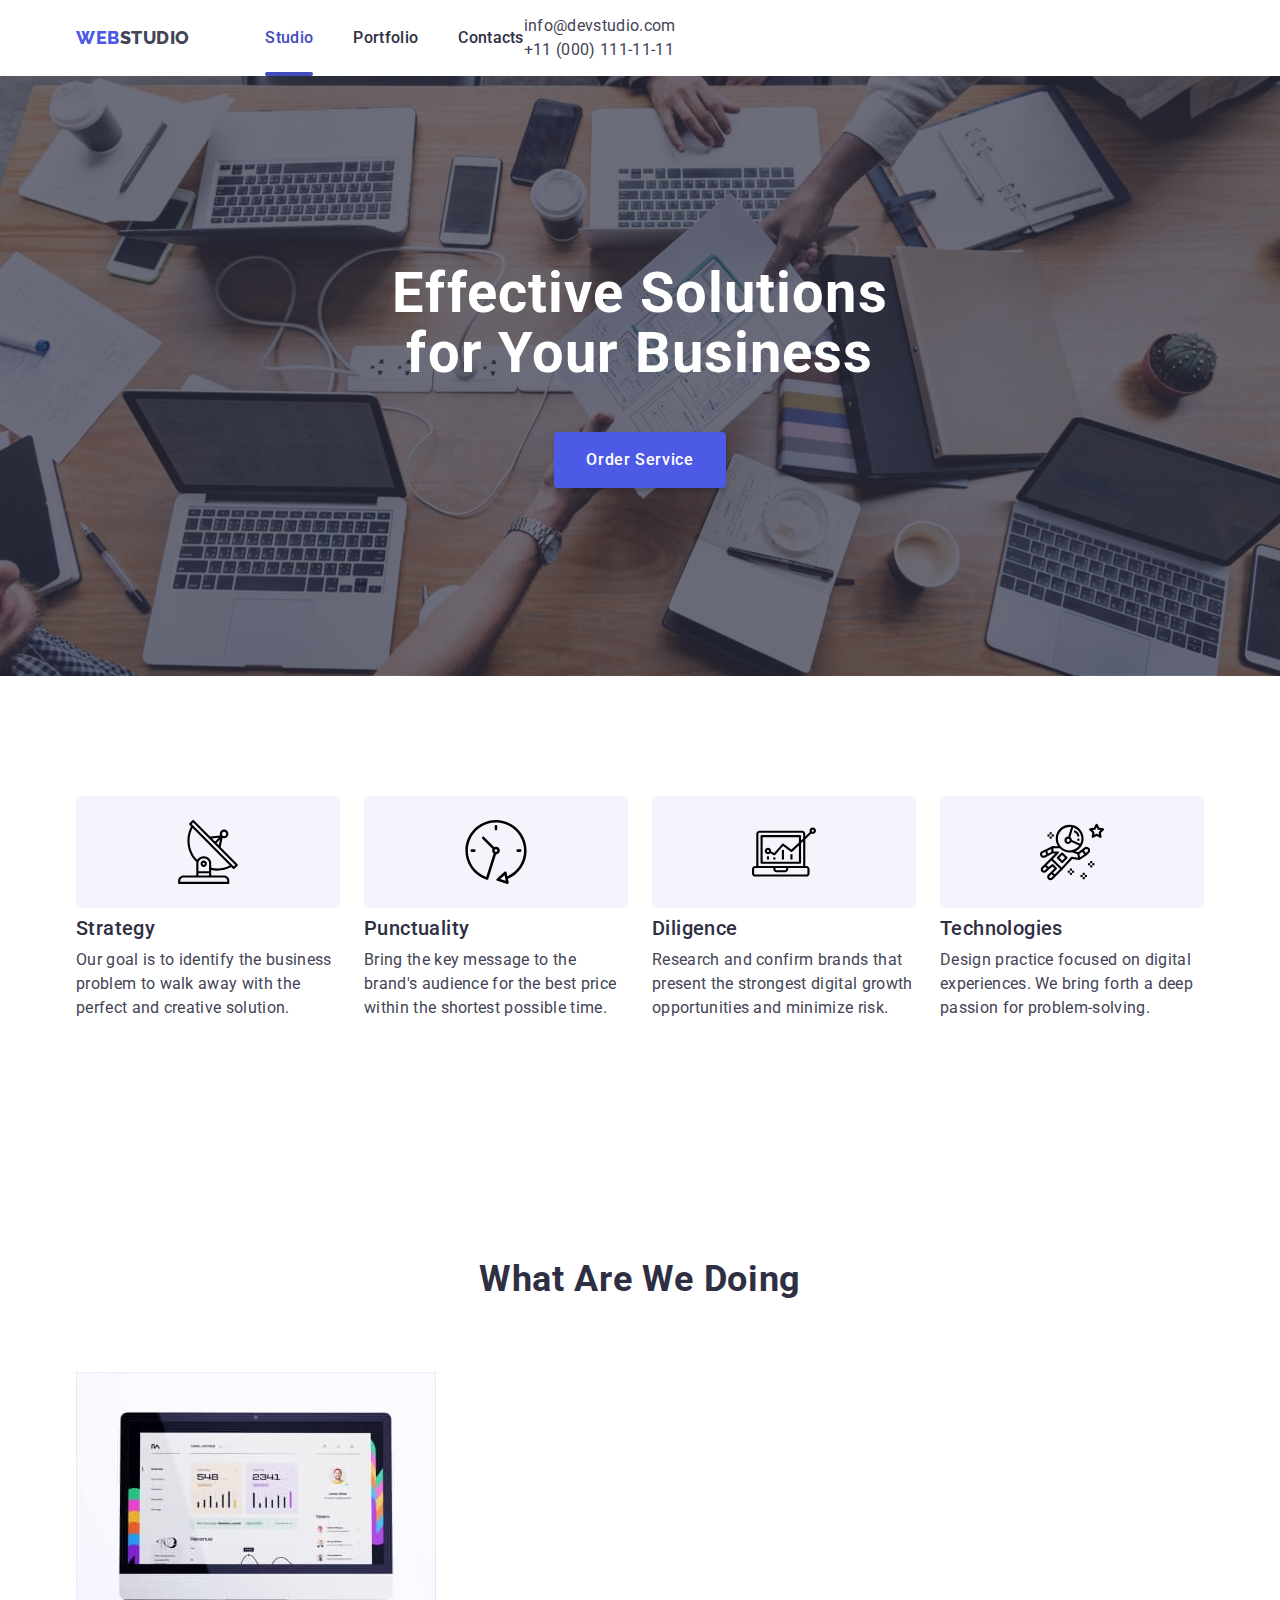
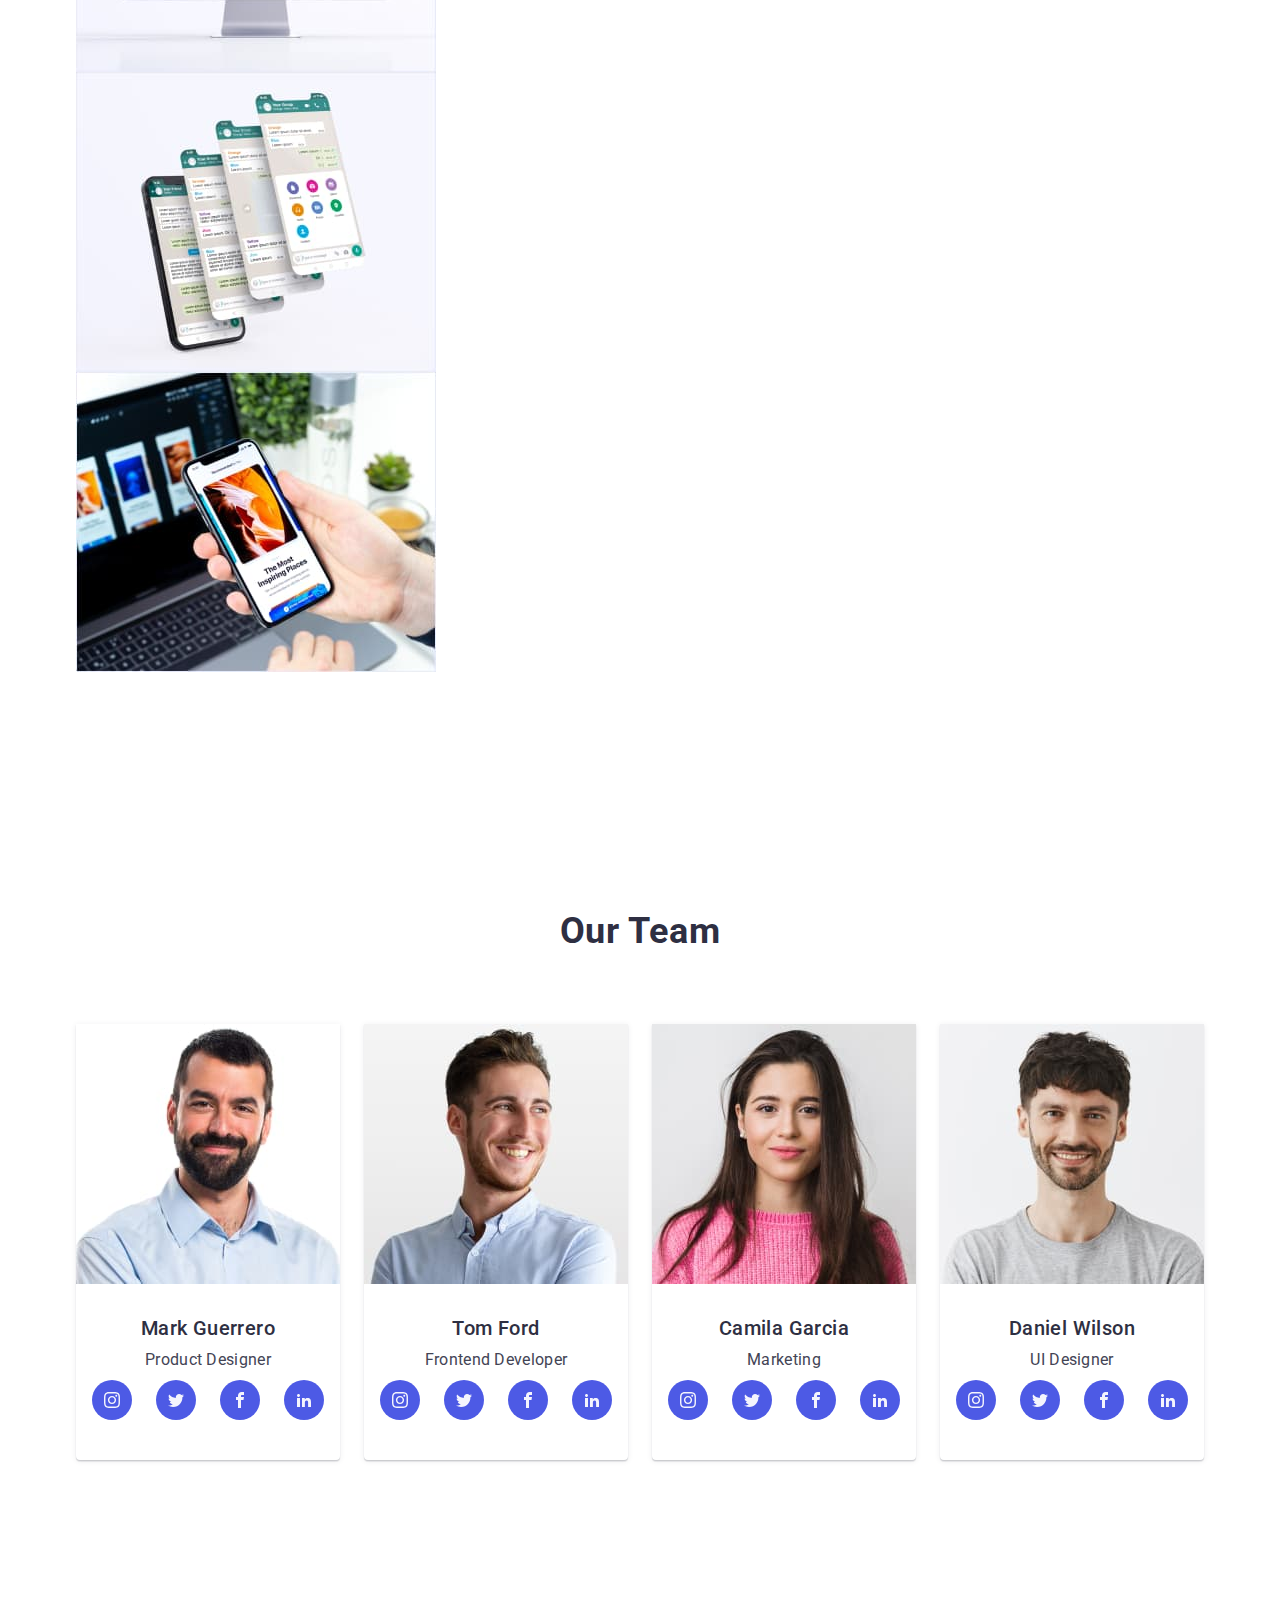
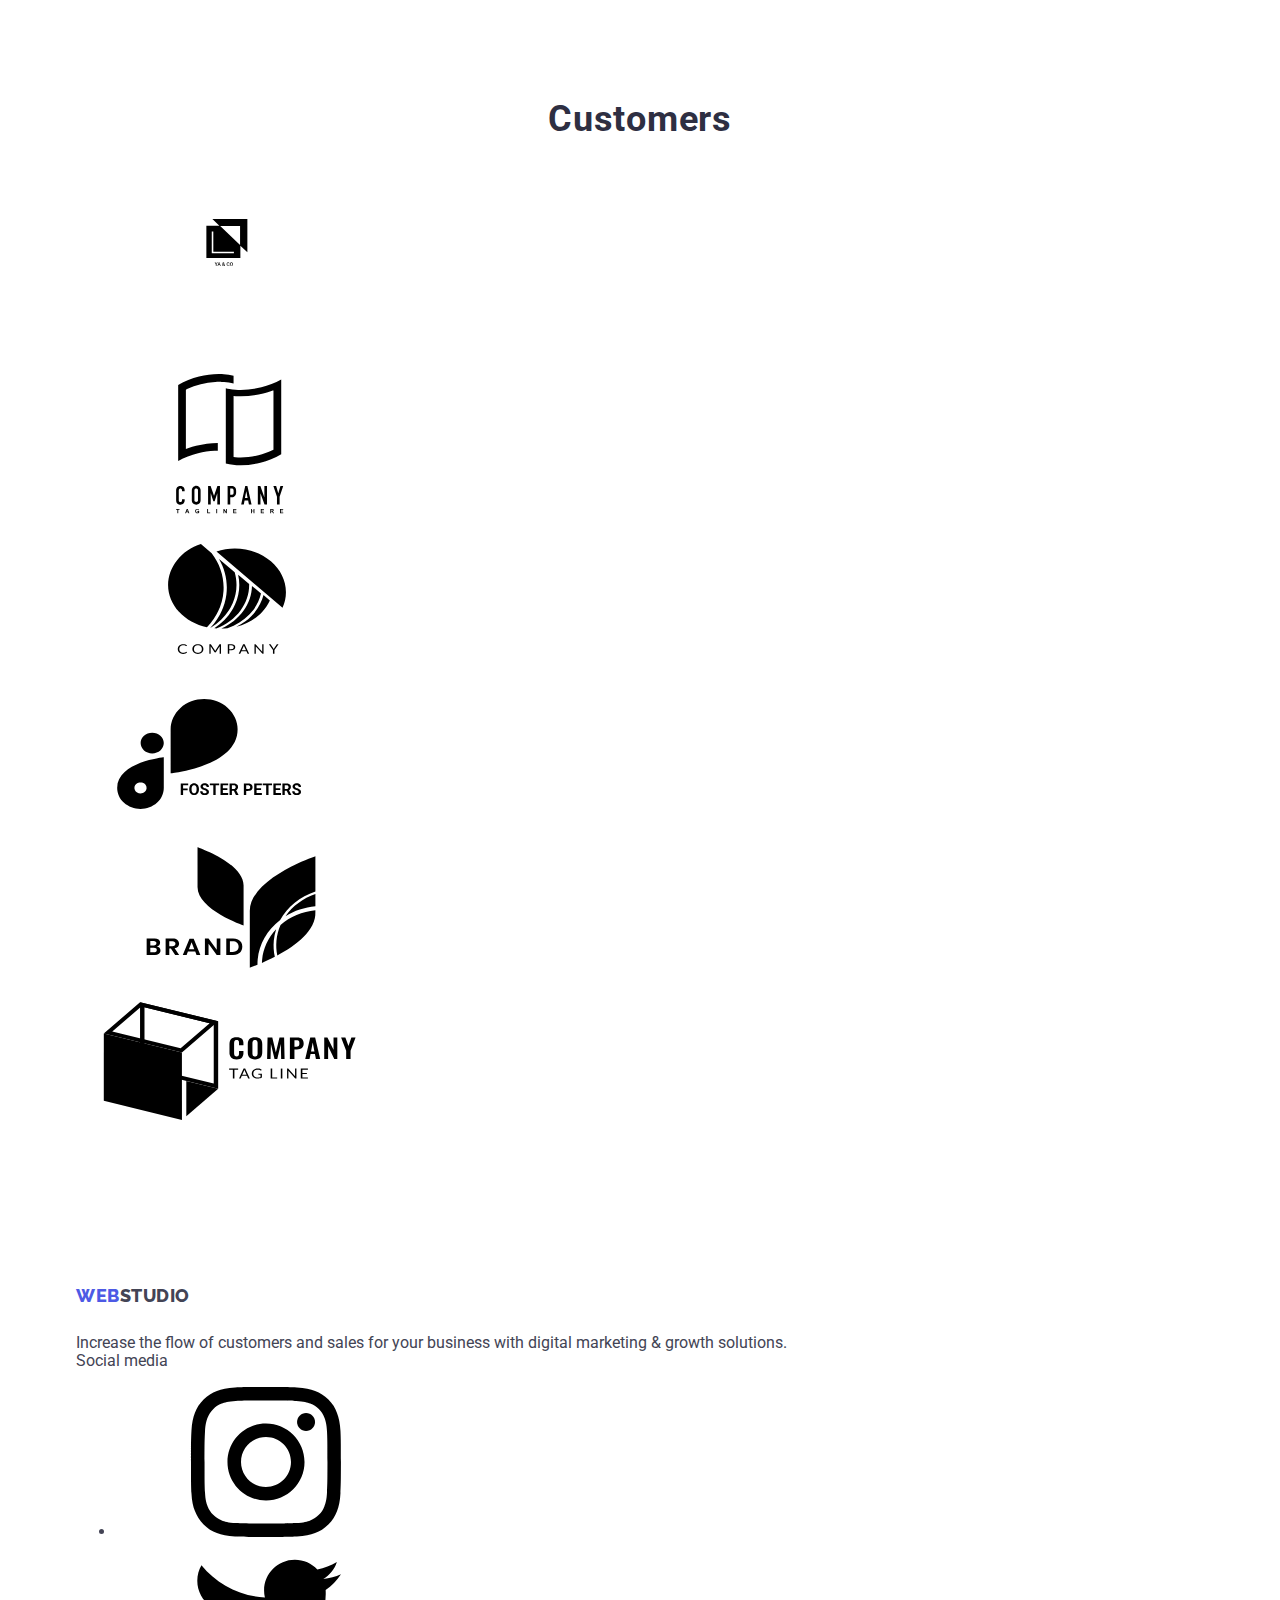
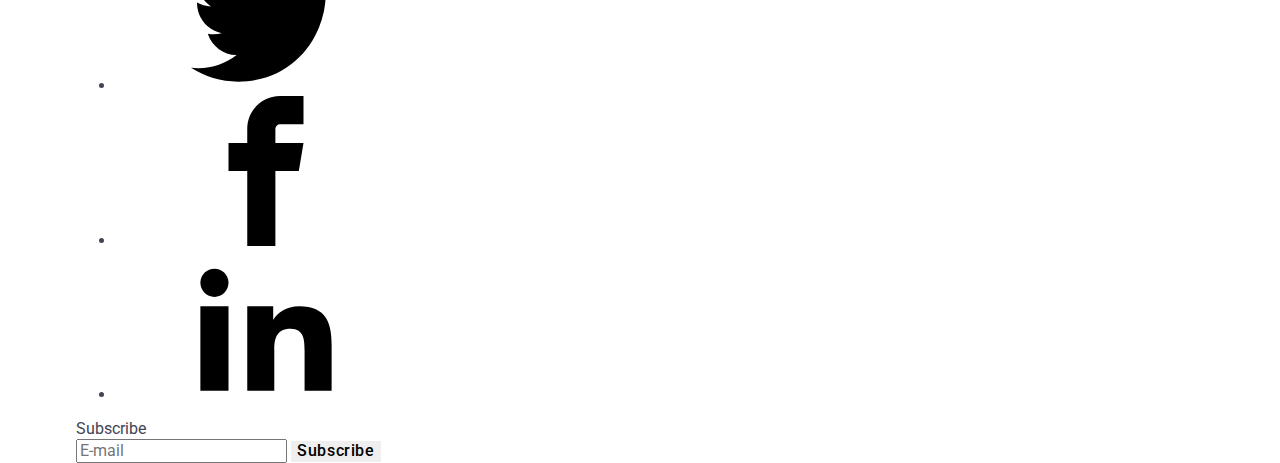
==== commit 21b4860e: "HM-07" ====
--- a/index.html
+++ b/index.html
@@ -5,7 +5,7 @@
   <meta charset="UTF-8">
   <meta http-equiv="X-UA-Compatible" content="IE=edge">
   <meta name="viewport" content="width=device-width, initial-scale=1.0">
-  <title>webstudio</title>
+  <title>Web Studio</title>
   <link rel="stylesheet" href="https://cdn.jsdelivr.net/npm/modern-normalize@1.1.0/modern-normalize.min.css">
   <link rel="preconnect" href="https://fonts.googleapis.com">
   <link rel="preconnect" href="https://fonts.gstatic.com" crossorigin>
@@ -104,8 +104,10 @@
         <button class="order-btn button" type="button" data-modal-open>Order Service</button>
       </div>
     </section>
+
     <!-- BENEFITS -->
-    <section class="benefits-section">
+
+    <section class="benefits section">
       <div class="container">
         <h2 class="benefits-title visually-hidden">benefits</h2>
         <ul class="list">
@@ -455,49 +457,58 @@
   <div class="backdrop is-hidden" data-modal>
     <div class="modal">
       <button type="button" class="modal-close-btn button" data-modal-close>
-        <svg class="modal-close-bnt-icon" height="8" width="8">
+        <svg class="modal-close-bnt-icon" width="8" height=8">
           <use href="./images/sprite.svg#icon-close-modal"></use>
         </svg>
       </button>
+
       <strong class="modal-title">Leave your contacts and we will call you back</strong>
       <form class="modal-form">
+
         <label class="modal-form-field">
-          <span class="modal-form-label">Name</span>
-          <div class="modal-input-wrapper">
-            <input class="modal-input" type="text" name="name" required autocapitalize="on" minlength="3" />
-            <svg class="modal-input-icon icon-name" width="12" height="12">
-              <use href="./images/icons.svg#icon-name"></use>
+          <span class="modal-form-input-desc"> Name </span>
+          <div class="modal-form-input-wrapper">
+            <input type="text" name="user_name" class="modal-form-input" required pattern="[a-zA-Zа-яА-Я]+"
+              minlength="2">
+            <svg class="modal-form-input-icon" width="12" height="12">
+              <use href="./images/sprite.svg#icon-user"></use>
             </svg>
           </div>
         </label>
+
         <label class="modal-form-field">
-          <span class="modal-form-label">Phone</span>
-          <div class="modal-input-wrapper">
-            <input class="modal-input" type="tel" name="phone" required />
-            <svg class="modal-input-icon icon-phone" width="13" height="13">
-              <use href="./images/icons.svg#icon-phone"></use>
+          <span class="modal-form-input-desc"> Phone </span>
+          <div class="modal-form-input-wrapper">
+            <input type="tel" name="user_phone" class="modal-form-input" required
+              pattern="[0-9]{3}-[0-9]{3}-[0-9]{2}-[0-9]{2}" title="xxx-xxx-xx-xx">
+            <svg class="modal-form-input-icon" width="13" height="13">
+              <use href="./images/sprite.svg#icon-phone"></use>
             </svg>
           </div>
         </label>
+
         <label class="modal-form-field">
-          <span class="modal-form-label">Email</span>
-          <div class="modal-input-wrapper">
-            <input class="modal-input" type="email" name="email" required />
-            <svg class="modal-input-icon icon-mail" width="15" height="12">
-              <use href="./images/icons.svg#icon-mail"></use>
+          <span class="modal-form-input-desc"> Email </span>
+          <div class="modal-form-input-wrapper">
+            <input type="email" name="user_email" class="modal-form-input" required>
+            <svg class="modal-form-input-icon-letter icon-mail" width="15" height="12">
+              <use href="./images/sprite.svg#icon-letter"></use>
             </svg>
           </div>
         </label>
+
         <label class="modal-form-field">
-          <span class="modal-form-label">Comment</span>
-          <textarea class="modal-comment" name="comment" rows="6" placeholder="Text input"></textarea>
+          <span class="modal-form-input-desc"> Comment </span>
+          <textarea name="user_message" class="modal-form-msg" placeholder="Text input"></textarea>
         </label>
-        <label class="modal-checkbox-field">
-          <input class="modal-checkbox" type="checkbox" name="policy-agree" value="ok" />
-          <span class="policy-agree-text">I accept the terms and conditions of the
-            <a href="/" class="policy-link">Privacy Policy</a></span>
+
+        <label class="modal-form-check-desc">
+          <input class="modal-form-check visually-hidden" type="checkbox" name="user_policy" id="user-policy">
+          <span class="agree-text">I accept the terms and conditions of the
+            <a href="/" class="policy-link">Privacy Policy</a>
+          </span>
         </label>
-        <button class="btn modal-submit-btn" type="submit">Send</button>
+        <button type="submit" class="modal-submit-btn button">Send</button>
       </form>
     </div>
   </div>
@@ -505,4 +516,5 @@
   <script src="./js/mobile-menu.js"></script>
 </body>
 
+
 </html>--- a/css/stylesmob.css
+++ b/css/stylesmob.css
@@ -1,11 +1,3 @@
-.list {
-    list-style: none;
-}
-
-.link {
-    text-decoration: none;
-}
-
 :root {
     --main-text-color: #434455;
     --head-color: #2E2F42;
@@ -15,29 +7,10 @@
     --background-color-white: #FFFFFF;
     --color-active-btn: #404BBF;
     --modal-window-color: #8E8F99;
+    --success-green-color: #31d0aa;
+    --modal-bg-color: #fcfcfc;
     --input-text-color: #000000;
-}
-
-h1,
-h2,
-h3,
-p {
-    margin-top: 0;
-    margin-bottom: 0;
-}
-
-ul {
-    margin-top: 0;
-    margin-bottom: 0;
-    padding-left: 0;
-}
-
-img {
-    display: block;
-}
-
-button {
-    cursor: pointer;
+    --transition: 250ms cubic-bezier(0.4, 0, 0.2, 1);
 }
 
 body {
@@ -47,41 +20,973 @@
     color: var(--main-text-color);
 }
 
-@media screen and (min-width: 480px) .container {
+img {
+    display: block;
+    max-width: 100%;
+    height: auto;
+}
+
+a {
+    text-decoration: none;
+}
+
+.list {
+    list-style: none;
+    padding: 0;
+    margin: 0;
+}
+
+.section {
+    padding-top: 96px;
+    padding-bottom: 96px;
+}
+
+@media screen and (min-width: 1200px) {
+    .section {
+        padding-top: 120px;
+        padding-bottom: 120px;
+    }
+}
+
+.container {
     max-width: 480px;
-}
-
-.container {
-    width: 100%;
-    padding-left: 15px;
-    padding-right: 15px;
-}
-
-
-.page-nav {
-    display: flex;
-    align-items: center;
-    justify-content: space-between;
+    margin: 0 auto;
+    padding: 0 15px;
+}
+
+@media screen and (min-width: 768px) {
+    .container {
+        max-width: 768px;
+    }
+}
+
+@media screen and (min-width: 1200px) {
+    .container {
+        max-width: 1158px;
+    }
+}
+
+.button {
+    font-weight: 500;
+    font-size: inherit;
+    line-height: 1.18;
+    letter-spacing: 0.04em;
+    border: none;
+    cursor: pointer;
+    display: inline-block;
+    transition: background-color var(--transition), box-shadow var(--transition), color var(--transition);
+}
+
+h1,
+h2,
+h3,
+p {
+    margin: 0;
+    padding: 0;
+}
+
+/* HEADER */
+
+header {
+    box-shadow: 0px 2px 1px rgba(46, 47, 66, 0.08), 0px 1px 1px rgba(46, 47, 66, 0.16), 0px 1px 6px rgba(46, 47, 66, 0.08);
+    background-color: var(--white-background-color);
 }
 
 .logo {
     display: inline-block;
-    font-family: 'Raleway';
-    font-weight: 700;
+    font-family: "Raleway";
+    font-weight: 800;
     font-size: 18px;
-    line-height: 1.17;
+    line-height: 1.16;
     letter-spacing: 0.03em;
-    color: var(--head-color);
     text-transform: uppercase;
+    color: var(--headings-color);
     text-decoration: none;
     padding-top: 24px;
     padding-bottom: 24px;
 }
 
-.logo-span {
+@media screen and (min-width: 1200px) {
+    .logo {
+    margin-right: 6.7%;
+    padding: 26px 0;
+    line-height: 1.33;
+    }
+}
+
+.logo .logo-span {
     color: var(--brand-color);
 }
 
-
-
-
+.wrapper-nav {
+    display: flex;
+    justify-content: space-between;
+    align-items: center;
+}
+
+@media screen and (min-width: 1200px) {
+    .wrapper-nav {
+        justify-content: start;
+    }
+}
+
+.menu-btn {
+    display: flex;
+    padding: 24px 0;
+    background-color: transparent;
+}
+
+@media screen and (min-width: 768px) {
+    .menu-btn {
+        display: none;
+    }
+}
+
+.close-menu-btn {
+    position: absolute;
+    top: 40px;
+    right: 40px;
+    width: 24px;
+    height: 24px;
+    padding: 0;
+    display: flex;
+    align-items: center;
+    justify-content: center;
+    background-color: var(--accent-color);
+    border: 1px solid rgba(0, 0, 0, 0.1);
+    border-radius: 50%;
+    transition: fill, background-color var(--transition);
+}
+
+.close-menu-btn:hover,
+.close-menu-btn:focus {
+    fill: var(--background-color-white);
+    background-color: var(--color-active-btn);
+}
+
+.burger-icon {
+    fill: var(--head-color);
+}
+
+.menu-container {
+    position: fixed;
+    top: 0;
+    left: 0;
+    padding: 40px;
+    padding-top: 80px;
+    width: 100vw;
+    height: 100vh;
+    background-color: var(--white-background-color);
+    transform: translateX(100%);
+    visibility: hidden;
+    transition: transform var(--transition), visibility var(--transition);
+}
+
+.menu-container.is-open {
+    display: flex;
+    flex-direction: column;
+    visibility: visible;
+    transform: translateX(0);
+}
+
+@media screen and (min-width: 768px) {
+    .menu-container {
+        display: none;
+    }
+}
+
+.mobile-nav .menu-item:not(:last-child) {
+    margin-bottom: 40px;
+}
+
+.mobile-nav .link {
+    display: inline-block;
+    font-weight: 700;
+    font-size: 36px;
+    line-height: 1.11;
+    letter-spacing: 0.02em;
+    color: var(--head-color);
+    transition: color var(--transition);
+}
+
+.mobile-nav .link:hover,
+.mobile-nav .link:focus {
+    color: var(--color-active-btn);
+}
+
+.mobile-nav .active-menu {
+    color: var(--color-active-btn);
+}
+
+.contact-link {
+    display: block;
+    margin-top: auto;
+}
+
+.contact-link .menu-item:last-child {
+    margin-top: 40px;
+}
+
+.contact-link .phone {
+    font-weight: 500;
+    font-size: 8vw;
+    line-height: 1.11;
+    color: var(--brand-color);
+}
+
+@media screen and (min-width: 420px) {
+    .contact-link .phone {
+        font-size: 36px;
+    }
+}
+
+.contact-link .email {
+    font-weight: 500;
+    font-size: 20px;
+    line-height: 1.2;
+    letter-spacing: 0.02em;
+    color: var(--main-text-color);
+}
+
+.social-menu {
+    display: flex;
+    justify-content: space-between;
+    max-width: 333px;
+    margin-top: 48px;
+}
+
+.social-menu .social-menu-item {
+    min-width: 40px;
+    width: 40px;
+    height: 40px;
+}
+
+.social-menu-link {
+    background-color: var(--brand-color);
+    border-radius: 50%;
+    width: 100%;
+    height: 100%;
+    display: inline-flex;
+    align-items: center;
+    justify-content: center;
+    transition: background-color var(--transition);
+}
+
+.social-menu-link:hover,
+.social-menu-link:focus {
+    background-color: var(--color-active-btn);
+}
+
+.social-link-icon {
+    fill: var(--light-background-color);
+    width: 24px;
+    height: 24px;
+}
+
+.manu-nav {
+    display: flex;
+    justify-content: space-between;
+    align-items: center;
+}
+
+@media screen and (min-width: 768px) {
+    .manu-nav {
+        justify-content: start;
+    }
+}
+
+.menu-link {
+    margin-left: 77px;
+    display: none;
+    column-gap: 40px;
+}
+
+@media screen and (min-width: 768px) {
+    .menu-link {
+        display: flex;
+        margin: 0;
+    }
+}
+
+.nav-link {
+    position: relative;
+    padding: 23px 0;
+    display: block;
+    font-weight: 500;
+    line-height: 1.5;
+    letter-spacing: 0.02em;
+    color: var(--head-color);
+    transition: color var(--transition);
+}
+
+.nav-link:hover,
+.nav-link:focus {
+    color: var(--color-active-btn);
+}
+
+@media screen and (min-width: 1200px) {
+    .nav-link {
+        padding: 26px 0;
+    }
+}
+
+.active::after {
+    position: absolute;
+    left: 0;
+    bottom: 0;
+    content: "";
+    background-color: var(--color-active-btn);
+    width: 100%;
+    height: 4px;
+    border-radius: 2px;
+}
+
+.nav-link.active {
+    color: var(--color-active-btn);
+}
+
+
+
+.contact-list .list {
+    margin-left: auto;
+    display: none;
+}
+
+@media screen and (min-width: 768px) {
+    .contact-list .list {
+        display: flex;
+        flex-direction: column;
+        margin: 0;
+    }
+}
+
+.contact-list .list .contact:first-child {
+    margin-bottom: 4px;
+}
+
+@media screen and (min-width: 1200px) {
+    .contact-list .list .contact:first-child {
+        margin: 0;
+        margin-right: 40px;
+    }
+}
+
+.contact-list .list .mail {
+    padding-top: 17px;
+}
+
+.contact-list .list .phone {
+    padding-bottom: 17px;
+}
+
+@media screen and (min-width: 1200px) {
+    .contact-list .list {
+        margin-left: auto;
+        flex-direction: row;
+    }
+
+    .contact-list .list .mail,
+    .contact-list .list .phone {
+        padding: 26px 0;
+    }
+}
+
+
+
+.contact-list a {
+    display: block;
+    font-size: 12px;
+    line-height: 1.33;
+    letter-spacing: 0.04em;
+    color: var(--main-text-color);
+    transition: color var(--transition);
+}
+
+.contact-list a:hover,
+.contact-list a:focus {
+    color: var(--color-active-btn);
+}
+
+@media screen and (min-width: 1200px) {
+    .contact-list a {
+        font-size: 16px;
+        line-height: 1.5;
+        letter-spacing: 0.02em;
+    }
+}
+
+
+
+
+.hero.section {
+    background-image: linear-gradient(rgba(46, 47, 66, 0.7), rgba(46, 47, 66, 0.7)), url(../images/people-office.jpg);
+    background-repeat: no-repeat;
+    background-position: center;
+    background-size: cover;
+    text-align: center;
+    padding-top: 112px;
+    padding-bottom: 112px;
+    max-width: 1440px;
+    margin: 0 auto;
+}
+
+@media screen and (min-width: 1200px) {
+    .hero.section {
+        padding-top: 188px;
+        padding-bottom: 188px;
+    }
+}
+
+
+
+
+
+.hero-title {
+    margin: 0 auto 72px;
+    max-width: 319px;
+    font-weight: 700;
+    font-size: 36px;
+    line-height: 1.11;
+    letter-spacing: 0.02em;
+    color: var(--background-color-white);
+}
+
+@media screen and (min-width: 768px) {
+    .hero-title {
+        max-width: 496px;
+        font-size: 56px;
+        line-height: 1.07;
+        margin-bottom: 40px;
+    }
+}
+
+@media screen and (min-width: 1200px) {
+    .hero-title {
+        margin-bottom: 48px;
+    }
+}
+
+
+
+
+
+.order-btn {
+    padding: 16px 32px;
+    min-width: 170px;
+    line-height: 1.5;
+    background-color: var(--brand-color);
+    box-shadow: 0px 4px 4px rgba(0, 0, 0, 0.15);
+    border-radius: 4px;
+    color: var(--background-color-white);
+}
+
+.order-btn:hover,
+.order-btn:focus,
+.modal-form-submit:hover,
+.modal-form-submit:focus,
+.modal-form-submit-footer:hover,
+.footer-form-btn:focus {
+    background-color: var(--color-active-btn);
+    box-shadow: 0px 4px 4px rgba(0, 0, 0, 0.15);
+}
+
+
+/* MODAL WINDOW  */
+
+.backdrop {
+    position: fixed;
+    top: 0;
+    left: 0;
+    width: 100%;
+    height: 100%;
+    background-color: rgba(46, 47, 66, 0.4);
+    opacity: 1;
+    transition: opacity var(--transition), visibility var(--transition);
+}
+
+.is-hidden {
+    opacity: 0;
+    pointer-events: none;
+    visibility: hidden;
+}
+
+.backdrop .is-hidden .modal {
+    transform: translate(-50%, -50%) scale(1.3);
+}
+
+
+
+
+.modal {
+    position: absolute;
+    top: 50%;
+    left: 50%;
+    padding: 24px;
+    padding-top: 72px;
+    transform: translate(-50%, -50%) scale(1);
+    max-width: 392px;
+    width: 91%;
+    background-color: var(--modal-bg-color);
+    border-radius: 4px;
+    transition: transform var(--transition);
+}
+
+@media screen and (min-width: 768px) {
+    .modal {
+        max-width: 408px;
+    }
+}
+
+
+
+
+.modal-title {
+    display: block;
+    text-align: center;
+    font-weight: 500;
+    line-height: 1.5;
+    letter-spacing: 0.02em;
+    color: var(--head-color);
+    margin-bottom: 16px;
+}
+
+.modal-form {
+    display: flex;
+    flex-direction: column;
+}
+
+.modal-form-field {
+    display: block;
+    margin-bottom: 8px;
+}
+
+.modal-form-input-desc {
+    display: block;
+    font-size: 12px;
+    line-height: 1.17;
+    letter-spacing: 0.04em;
+    color: var(--modal-window-color);
+    margin-bottom: 4px;
+}
+
+
+
+
+
+.modal-form-input,
+.modal-form-msg {
+    display: block;
+    width: 100%;
+    border: 1px solid rgba(33, 33, 33, 0.2);
+    border-radius: 4px;
+    transition: border-color var(--transition);
+}
+
+.modal-form-input:focus,
+.modal-form-msg:focus {
+    border: 1px solid var(--brand-color)
+}
+
+.modal-form-input {
+    height: 40px;
+    padding: 11px 38px;
+    font-size: 18px;
+    color: var(--main-text-color);
+}
+
+
+
+
+
+.modal .modal-form-msg {
+    min-height: 120px;
+    resize: none;
+    padding: 8px 16px;
+    font-size: 12px;
+    line-height: 1.33;
+    letter-spacing: 0.04em;
+}
+
+.modal-form-msg::placeholder {
+    color: rgba(117, 117, 117, 0.5);
+}
+
+
+
+.modal-form-field:nth-child(4) {
+    margin-bottom: 16px;
+}
+
+
+.modal-form-input-wrapper {
+    position: relative;
+}
+
+
+.modal-form-input-icon {
+    position: absolute;
+    top: 14px;
+    left: 19px;
+    transition: fill var(--transition);
+}
+
+
+.modal-form-input:focus+.modal-form-input-icon {
+    fill: var(--brand-color);
+}
+
+
+
+.icon-mail {
+    top: 14px;
+    left: 17.5px;
+}
+
+
+
+
+
+.modal-form-check-desc {
+    display: flex;
+    align-items: center;
+    margin-bottom: 24px;
+    user-select: none;
+    font-size: 12px;
+    line-height: 1.33;
+    letter-spacing: 0.04em;
+    color: #757575;
+}
+
+.modal-form-check {
+    appearance: none;
+    min-width: 16px;
+    height: 16px;
+    border: 1.25px solid var(--head-color);
+    border-radius: 2px;
+    transition: background-color var(--transition);
+   }
+
+.modal-form-check:checked {
+    background-image: url(../images/galochka.svg);
+    background-color: var(--color-active-btn);
+    border-color: var(--color-active-btn);
+    background-repeat: no-repeat;
+    background-position: center;
+}
+
+.modal-form-check:checked~.modal-submit-btn {
+    background-color: var(--background-color-white);
+}
+
+
+
+.agree-text {
+    margin-left: 8px;
+    line-height: 1.33;
+}
+
+.policy-link {
+    color: var(--brand-color);
+    text-decoration: underline;
+}
+
+
+
+.modal-submit-btn {
+    display: block;
+    background-color: var(--brand-color);
+    color: var(--background-color-white);
+    line-height: 1.5;
+    padding: 16px 32px;
+    width: 169px;
+    margin: 0 auto;
+    box-shadow: 0px 4px 4px rgba(0, 0, 0, 0.15);
+    border-radius: 4px;
+    transition: background-color var(--transition), box-shadow var(--transition);
+}
+
+
+
+
+.modal-form:last-child {
+    justify-content: center;
+}
+
+
+.modal-close-btn {
+    position: absolute;
+    top: 24px;
+    right: 24px;
+    width: 24px;
+    height: 24px;
+    padding: 0;
+    display: inline-flex;
+    align-items: center;
+    justify-content: center;
+    background-color: var(--accent-color);
+    border: 1px solid rgba(0, 0, 0, 0.1);
+    border-radius: 50%;
+    transition: fill, background-color var(--transition);
+}
+
+.modal-close-btn:hover,
+.modal-close-btn:focus {
+    fill: var(--background-color-white);
+    background-color: var(--color-active-btn);
+}
+
+
+
+.visually-hidden {
+    position: absolute;
+    width: 1px;
+    height: 1px;
+    margin: -1px;
+    border: 0;
+    padding: 0;
+    white-space: nowrap;
+    clip-path: inset(100%);
+    clip: rect(0 0 0 0);
+    overflow: hidden;
+}
+
+
+.benefits-title,
+.team-name {
+    font-weight: 700;
+    font-size: 36px;
+    line-height: 1.11;
+    letter-spacing: 0.02em;
+    text-align: center;
+    color: var(--head-color);
+    margin-bottom: 8px;
+}
+
+@media screen and (min-width: 1200px) {
+
+.benefits-title,
+.team-name {
+    font-weight: 500;
+    font-size: 20px;
+    line-height: 1.2;
+    }
+}
+
+@media screen and (min-width: 768px) {
+    .benefits-title {
+        text-align: left;
+    }
+}
+
+
+
+
+.benefits-description,
+.team-position {
+    font-weight: 500;
+    line-height: 1.5;
+    letter-spacing: 0.02em;
+}
+
+@media screen and (min-width: 1200px) {
+
+    .benefits-description,
+    .team-position {
+        font-weight: 400;
+    }
+}
+
+
+
+
+
+.benefits .list {
+    display: flex;
+    row-gap: 72px;
+    flex-wrap: wrap;
+}
+
+@media screen and (min-width: 768px) {
+    .benefits .list {
+        justify-content: space-between;
+    }
+
+    .benefits .list .benefits-list {
+        max-width: 356px;
+        margin: 0;
+    }
+}
+
+@media screen and (min-width: 768px) and (min-width: 1200px) {
+    .benefits .list .benefits-list {
+        max-width: 264px;
+    }
+}
+
+.benefits-list-icon {
+    width: 64px;
+    height: 64px;
+    display: none;
+}
+
+@media screen and (min-width: 1200px) {
+    .benefits-list-icon {
+        display: block;
+    }
+}
+
+
+
+
+
+@media screen and (min-width: 1200px) {
+    .benefits-list-image {
+        display: flex;
+        justify-content: center;
+        align-items: center;
+        border-radius: 4px;
+        margin-bottom: 8px;
+        height: 112px;
+        background-color: var(--light-background-color);
+    }
+}
+
+
+.section-title {
+    font-weight: 700;
+    font-size: 36px;
+    line-height: 1.11;
+    letter-spacing: 0.02em;
+    text-transform: capitalize;
+    color: var(--head-color);
+    text-align: center;
+    margin-bottom: 72px;
+}
+
+
+.describe-section .section {
+    padding-top: 0;
+    display: none;
+}
+
+@media screen and (min-width: 1200px) {
+    .describe-section .section {
+        display: block;
+    }
+}
+
+.describe-section .section .list {
+    display: flex;
+    justify-content: space-between;
+}
+
+  /* TEAM-SECTION */
+
+.team-section .section {
+    background-color: var(--light-background-color);
+    padding-bottom: 128px;
+    max-width: 1440px;
+    margin: 0 auto;
+}
+
+@media screen and (min-width: 768px) {
+    .team-section .section {
+        padding-bottom: 104px;
+    }
+}
+
+@media screen and (min-width: 1200px) {
+    .team-section .section {
+        padding-bottom: 120px;
+    }
+}
+
+
+
+
+
+
+.our-team {
+    display: flex;
+    flex-wrap: wrap;
+    text-align: center;
+    justify-content: center;
+    row-gap: 72px;
+}
+
+@media screen and (min-width: 768px) {
+    .our-team {
+        row-gap: 64px;
+        column-gap: 24px;
+    }
+}
+
+
+
+
+
+.team-card {
+    background-color: var(--background-color-white);
+    box-shadow: 0px 1px 6px rgba(46, 47, 66, 0.08), 0px 1px 1px rgba(46, 47, 66, 0.16), 0px 2px 1px rgba(46, 47, 66, 0.08);
+    border-radius: 0px 0px 4px 4px;
+    max-width: 264px;
+}
+
+.team-name {
+    font-weight: 500;
+    font-size: 20px;
+    line-height: 1.2;
+}
+
+.team-position {
+    font-weight: 400;
+    margin-bottom: 8px;
+}
+
+.team-wrapper {
+    padding-top: 32px;
+    padding-bottom: 32px;
+}
+
+.team-wrapper .team-name,
+.team-wrapper {
+    margin-bottom: 8px;
+}
+
+.team-wrapper .social-list-item {
+    width: 40px;
+    height: 40px;
+}
+
+
+
+
+.social-list {
+    display: flex;
+    gap: 24px;
+    justify-content: center;
+}
+
+.social-list-link {
+    background-color: var(--brand-color);
+    border-radius: 50%;
+    width: 100%;
+    height: 100%;
+    display: inline-flex;
+    align-items: center;
+    justify-content: center;
+    transition: background-color var(--transition);
+}
+
+.social-list-link:hover,
+.social-list-link:focus {
+    background-color: var(--color-active-btn);
+}
+
+.social-list-icon {
+    fill: var(--light-background-color);
+    width: 16px;
+    height: 16px;
+    display: inline-block;
+    align-items: center;
+}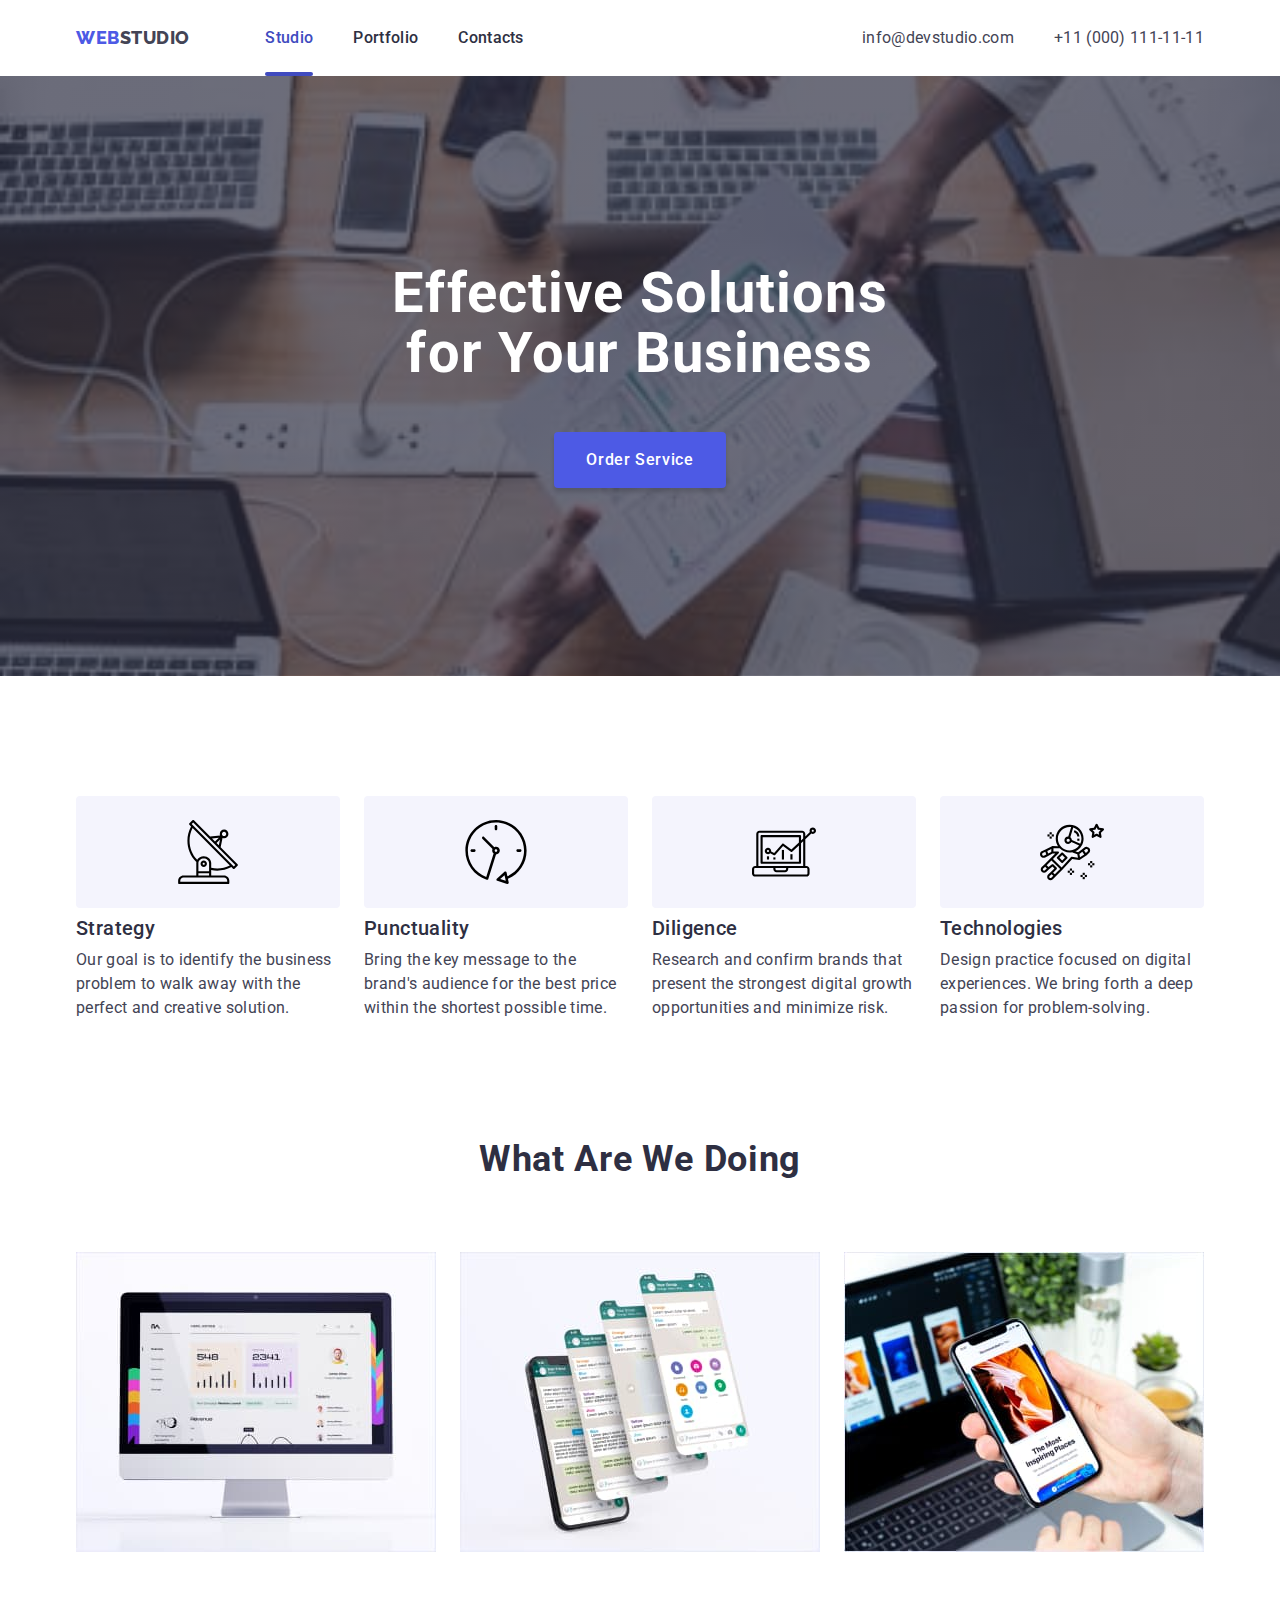
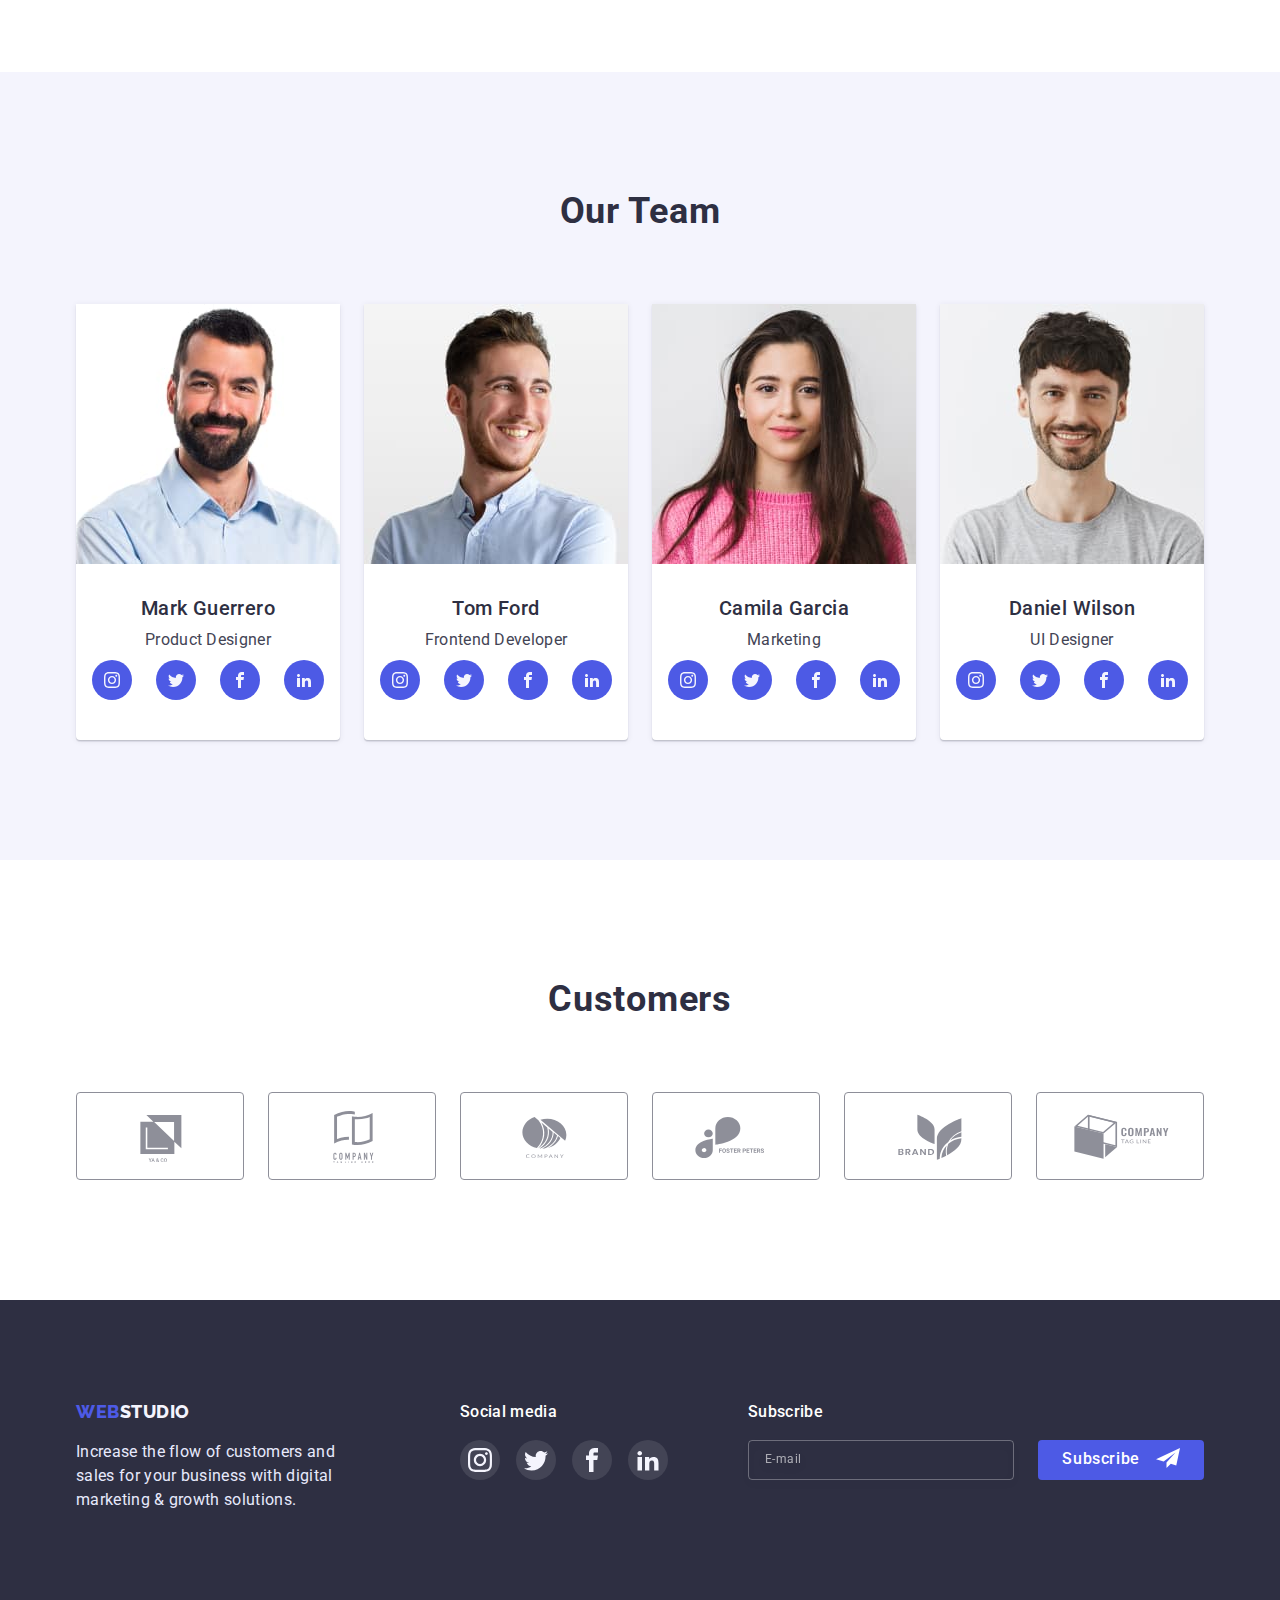
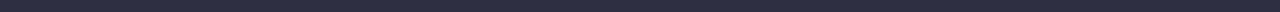
==== commit 7ea8dde7: "HW-07" ====
--- a/index.html
+++ b/index.html
@@ -195,28 +195,28 @@
               <p class="team-position">Product Designer</p>
               <ul class="social-list list">
                 <li class="social-list-item">
-                  <a class="social-list-link link" href="">
+                  <a class="social-link-icon link" href="">
                     <svg class="social-list-icon">
                       <use href="./images/sprite.svg#icon-instagram"></use>
                     </svg>
                   </a>
                 </li>
                 <li class="social-list-item">
-                  <a href="" class="social-list-link">
+                  <a href="" class="social-link-icon">
                     <svg class="social-list-icon">
                       <use href="./images/sprite.svg#icon-twitter"></use>
                     </svg>
                   </a>
                 </li>
                 <li class="social-list-item">
-                  <a href="" class="social-list-link">
+                  <a href="" class="social-link-icon">
                     <svg class="social-list-icon">
                       <use href="./images/sprite.svg#icon-facebook"></use>
                     </svg>
                   </a>
                 </li>
                 <li class="social-list-item">
-                  <a href="" class="social-list-link">
+                  <a href="" class="social-link-icon">
                     <svg class="social-list-icon">
                       <use href="./images/sprite.svg#icon-linkedin"></use>
                     </svg>
@@ -232,28 +232,28 @@
               <p class="team-position">Frontend Developer</p>
               <ul class="social-list list">
                 <li class="social-list-item">
-                  <a href="" class="social-list-link link">
+                  <a href="" class="social-link-icon link">
                     <svg class="social-list-icon">
                       <use href="./images/sprite.svg#icon-instagram"></use>
                     </svg>
                   </a>
                 </li>
                 <li class="social-list-item">
-                  <a class="social-list-link" href="">
+                  <a class="social-link-icon" href="">
                     <svg class="social-list-icon">
                       <use href="./images/sprite.svg#icon-twitter"></use>
                     </svg>
                   </a>
                 </li>
                 <li class="social-list-item">
-                  <a class="social-list-link" href="">
+                  <a class="social-link-icon" href="">
                     <svg class="social-list-icon">
                       <use href="./images/sprite.svg#icon-facebook"></use>
                     </svg>
                   </a>
                 </li>
                 <li class="social-list-item">
-                  <a class="social-list-link" href="">
+                  <a class="social-link-icon" href="">
                     <svg class="social-list-icon">
                       <use href="./images/sprite.svg#icon-linkedin"></use>
                     </svg>
@@ -269,28 +269,28 @@
               <p class="team-position">Marketing</p>
               <ul class="social-list list">
                 <li class="social-list-item">
-                  <a class="social-list-link" href="">
+                  <a class="social-link-icon" href="">
                     <svg class="social-list-icon">
                       <use href="./images/sprite.svg#icon-instagram"></use>
                     </svg>
                   </a>
                 </li>
                 <li class="social-list-item">
-                  <a class="social-list-link" href="">
+                  <a class="social-link-icon" href="">
                     <svg class="social-list-icon">
                       <use href="./images/sprite.svg#icon-twitter"></use>
                     </svg>
                   </a>
                 </li>
                 <li class="social-list-item">
-                  <a class="social-list-link" href="">
+                  <a class="social-link-icon" href="">
                     <svg class="social-list-icon">
                       <use href="./images/sprite.svg#icon-facebook"></use>
                     </svg>
                   </a>
                 </li>
                 <li class="social-list-item">
-                  <a class="social-list-link" href="">
+                  <a class="social-link-icon" href="">
                     <svg class="social-list-icon">
                       <use href="./images/sprite.svg#icon-linkedin"></use>
                     </svg>
@@ -306,28 +306,28 @@
               <p class="team-position">UI Designer</p>
               <ul class="social-list list">
                 <li class="social-list-item">
-                  <a class="social-list-link" href="">
+                  <a class="social-link-icon" href="">
                     <svg class="social-list-icon">
                       <use href="./images/sprite.svg#icon-instagram"></use>
                     </svg>
                   </a>
                 </li>
                 <li class="social-list-item">
-                  <a class="social-list-link" href="">
+                  <a class="social-link-icon" href="">
                     <svg class="social-list-icon">
                       <use href="./images/sprite.svg#icon-twitter"></use>
                     </svg>
                   </a>
                 </li>
                 <li class="social-list-item">
-                  <a class="social-list-link" href="">
+                  <a class="social-link-icon" href="">
                     <svg class="social-list-icon">
                       <use href="./images/sprite.svg#icon-facebook"></use>
                     </svg>
                   </a>
                 </li>
                 <li class="social-list-item">
-                  <a class="social-list-link" href="">
+                  <a class="social-link-icon" href="">
                     <svg class="social-list-icon">
                       <use href="./images/sprite.svg#icon-linkedin"></use>
                     </svg>
@@ -399,7 +399,7 @@
     <div class="container">
       <div class="footer-container">
         <div class="footer-describe">
-          <a class="logo-footer logo" href="./index.html"> <span class="logo-span">Web</span>Studio</a>
+          <a class="logo footer-logo" href="./index.html"> <span class="logo-span">Web</span>Studio</a>
           <p class="footer-description">
             Increase the flow of customers and sales for your business with digital
             marketing & growth solutions.
@@ -407,30 +407,30 @@
         </div>
         <div class="social-media-footer">
           <p class="social-media">Social media</p>
-          <ul class="social-list-footer">
+          <ul class="social-list list">
             <li class="social-list-item-footer">
-              <a href="" class="social-list-link-footer link">
+              <a href="" class="social-link-icon link social-list-link-footer">
                 <svg class="social-list-icon-footer">
                   <use href="./images/sprite.svg#icon-instagram"></use>
                 </svg>
               </a>
             </li>
             <li class="social-list-item-footer">
-              <a href="" class="social-list-link-footer">
+              <a href="" class="social-link-icon social-list-link-footer">
                 <svg class="social-list-icon-footer">
                   <use href="./images/sprite.svg#icon-twitter"></use>
                 </svg>
               </a>
             </li>
             <li class="social-list-item-footer">
-              <a href="" class="social-list-link-footer">
+              <a href="" class="social-link-icon social-list-link-footer">
                 <svg class="social-list-icon-footer">
                   <use href="./images/sprite.svg#icon-facebook"></use>
                 </svg>
               </a>
             </li>
             <li class="social-list-item-footer">
-              <a href="" class="social-list-link-footer">
+              <a href="" class="social-link-icon social-list-link-footer">
                 <svg class="social-list-icon-footer">
                   <use href="./images/sprite.svg#icon-linkedin"></use>
                 </svg>
--- a/css/stylesmob.css
+++ b/css/stylesmob.css
@@ -26,15 +26,6 @@
     height: auto;
 }
 
-a {
-    text-decoration: none;
-}
-
-.list {
-    list-style: none;
-    padding: 0;
-    margin: 0;
-}
 
 .section {
     padding-top: 96px;
@@ -49,6 +40,7 @@
 }
 
 .container {
+    min-width: 320px;
     max-width: 480px;
     margin: 0 auto;
     padding: 0 15px;
@@ -77,6 +69,20 @@
     transition: background-color var(--transition), box-shadow var(--transition), color var(--transition);
 }
 
+.list {
+    list-style: none;
+    padding: 0;
+    margin: 0;
+}
+
+
+
+a {
+    text-decoration: none;
+}
+
+
+
 h1,
 h2,
 h3,
@@ -90,6 +96,7 @@
 header {
     box-shadow: 0px 2px 1px rgba(46, 47, 66, 0.08), 0px 1px 1px rgba(46, 47, 66, 0.16), 0px 1px 6px rgba(46, 47, 66, 0.08);
     background-color: var(--white-background-color);
+    min-width: 320px;
 }
 
 .logo {
@@ -180,11 +187,12 @@
     transform: translateX(100%);
     visibility: hidden;
     transition: transform var(--transition), visibility var(--transition);
+    flex-direction: column;
+    z-index: 999;
 }
 
 .menu-container.is-open {
     display: flex;
-    flex-direction: column;
     visibility: visible;
     transform: translateX(0);
 }
@@ -192,6 +200,13 @@
 @media screen and (min-width: 768px) {
     .menu-container {
         display: none;
+    }
+}
+
+
+@media screen and (max-width: 319px) {
+    .menu-container {
+        width: 100%;
     }
 }
 
@@ -237,6 +252,13 @@
 @media screen and (min-width: 420px) {
     .contact-link .phone {
         font-size: 36px;
+    }
+}
+
+
+@media screen and (max-width: 320px) {
+    .mobile-contacts .phone {
+        font-size: 25px;
     }
 }
 
@@ -347,46 +369,46 @@
 
 
 
-.contact-list .list {
+.contact-list.list {
     margin-left: auto;
     display: none;
 }
 
 @media screen and (min-width: 768px) {
-    .contact-list .list {
+    .contact-list.list {
         display: flex;
         flex-direction: column;
         margin: 0;
     }
 }
 
-.contact-list .list .contact:first-child {
+.contact-list.list .contact:first-child {
     margin-bottom: 4px;
 }
 
 @media screen and (min-width: 1200px) {
-    .contact-list .list .contact:first-child {
+    .contact-list.list .contact:first-child {
         margin: 0;
         margin-right: 40px;
     }
 }
 
-.contact-list .list .mail {
+.contact-list.list .mail {
     padding-top: 17px;
 }
 
-.contact-list .list .phone {
+.contact-list.list .phone {
     padding-bottom: 17px;
 }
 
 @media screen and (min-width: 1200px) {
-    .contact-list .list {
+    .contact-list.list {
         margin-left: auto;
         flex-direction: row;
     }
 
-    .contact-list .list .mail,
-    .contact-list .list .phone {
+    .contact-list.list .mail,
+    .contact-list.list .phone {
         padding: 26px 0;
     }
 }
@@ -419,13 +441,14 @@
 
 
 .hero.section {
-    background-image: linear-gradient(rgba(46, 47, 66, 0.7), rgba(46, 47, 66, 0.7)), url(../images/people-office.jpg);
+    background-image: linear-gradient(rgba(46, 47, 66, 0.7), rgba(46, 47, 66, 0.7)), url(../images/hero-img.jpg);
     background-repeat: no-repeat;
     background-position: center;
     background-size: cover;
     text-align: center;
     padding-top: 112px;
     padding-bottom: 112px;
+    min-width: 320px;
     max-width: 1440px;
     margin: 0 auto;
 }
@@ -510,7 +533,7 @@
     visibility: hidden;
 }
 
-.backdrop .is-hidden .modal {
+.backdrop.is-hidden .modal {
     transform: translate(-50%, -50%) scale(1.3);
 }
 
@@ -585,6 +608,7 @@
 .modal-form-input:focus,
 .modal-form-msg:focus {
     border: 1px solid var(--brand-color)
+    outline: transparent;
 }
 
 .modal-form-input {
@@ -852,6 +876,15 @@
 }
 
 
+
+
+
+
+
+/* what a wi duing */
+
+
+
 .section-title {
     font-weight: 700;
     font-size: 36px;
@@ -864,39 +897,40 @@
 }
 
 
-.describe-section .section {
+.describe-section.section {
     padding-top: 0;
     display: none;
 }
 
 @media screen and (min-width: 1200px) {
-    .describe-section .section {
+    .describe-section.section {
         display: block;
     }
 }
 
-.describe-section .section .list {
+.describe-section.section .list {
     display: flex;
     justify-content: space-between;
 }
 
   /* TEAM-SECTION */
 
-.team-section .section {
+.team-section.section {
     background-color: var(--light-background-color);
     padding-bottom: 128px;
+    min-width: 320px;
     max-width: 1440px;
     margin: 0 auto;
 }
 
 @media screen and (min-width: 768px) {
-    .team-section .section {
+    .team-section.section {
         padding-bottom: 104px;
     }
 }
 
 @media screen and (min-width: 1200px) {
-    .team-section .section {
+    .team-section.section {
         padding-bottom: 120px;
     }
 }
@@ -967,7 +1001,7 @@
     justify-content: center;
 }
 
-.social-list-link {
+.social-link-icon {
     background-color: var(--brand-color);
     border-radius: 50%;
     width: 100%;
@@ -978,8 +1012,8 @@
     transition: background-color var(--transition);
 }
 
-.social-list-link:hover,
-.social-list-link:focus {
+.social-link-icon:hover,
+.social-link-icon:focus {
     background-color: var(--color-active-btn);
 }
 
@@ -989,4 +1023,335 @@
     height: 16px;
     display: inline-block;
     align-items: center;
-}+}
+
+
+
+
+
+.customers-list {
+    display: flex;
+    justify-content: center;
+    flex-wrap: wrap;
+    row-gap: 72px;
+    column-gap: 16px;
+}
+
+@media screen and (min-width: 768px) {
+    .customers-list {
+        column-gap: 24px;
+    }
+}
+
+
+
+.customers-list-item {
+    width: calc(50% - 16px);
+    max-width: 190px;
+}
+
+@media screen and (min-width: 768px) {
+    .customers-list-item {
+        max-width: 168px;
+    }
+}
+
+
+
+
+
+.customers-link {
+    display: inline-flex;
+    width: 100%;
+    height: 88px;
+    justify-content: center;
+    align-items: center;
+    border: 1px solid var(--modal-window-color);
+    border-radius: 4px;
+    color: var(--modal-window-color);
+    transition: color var(--transition), border var(--transition);
+}
+
+
+
+
+
+.customers-link-icon {
+    fill: currentColor;
+    width: 104px;
+    height: 56px;
+}
+
+
+
+
+.customers-link:hover,
+.customers-link:focus {
+    border: 1px solid var(--color-active-btn);
+    color: var(--color-active-btn);
+}
+
+
+
+
+
+
+.footer {
+    background-color: var(--head-color);
+    padding-top: 96px;
+    padding-bottom: 96px;
+    min-width: 320px;
+}
+
+@media screen and (min-width: 1200px) {
+    .footer {
+        padding-top: 100px;
+        padding-bottom: 100px;
+    }
+}
+
+
+
+
+.footer-container {
+    display: flex;
+    flex-direction: column;
+    justify-content: center;
+}
+
+@media screen and (min-width: 768px) {
+    .footer-container {
+        padding: 0px 93px;
+        flex-direction: row;
+        flex-wrap: wrap;
+        justify-content: start;
+    }
+}
+
+@media screen and (min-width: 1200px) {
+    .footer-container {
+        padding: 0;
+        flex-wrap: nowrap;
+    }
+}
+
+
+
+
+
+.footer-logo {
+    color: var(--light-background-color);
+    display: block;
+    margin-bottom: 16px;
+    padding: 0;
+    margin-left: auto;
+    margin-right: auto;
+    text-align: center;
+}
+
+@media screen and (min-width: 768px) {
+    .footer-logo {
+        text-align: left;
+    }
+}
+
+
+
+
+.footer-description {
+    line-height: 1.5;
+    letter-spacing: 0.02em;
+    color: var(--accent-color);
+    width: 264px;
+}
+
+
+
+
+.footer-describe {
+    margin-left: auto;
+    margin-right: auto;
+    margin-bottom: 72px;
+}
+
+@media screen and (min-width: 768px) {
+    .footer-describe {
+        margin: 0;
+        margin-right: 24px;
+    }
+}
+
+@media screen and (min-width: 1200px) {
+    .footer-describe {
+        margin-right: 120px;
+    }
+}
+
+
+
+
+
+.social-media-footer {
+    margin-bottom: 72px;
+}
+
+@media screen and (min-width: 1200px) {
+    .social-media-footer {
+        margin: 0;
+        margin-right: 80px;
+    }
+}
+
+
+
+
+
+.social-media,
+.subscribe-footer {
+    display: block;
+    color: var(--background-color-white);
+    font-weight: 500;
+    line-height: 1.5;
+    margin-bottom: 16px;
+    letter-spacing: 0.02em;
+    text-align: center;
+}
+
+@media screen and (min-width: 768px) {
+
+    .social-media,
+    .subscribe-footer {
+        text-align: left;
+        display: inline-block;
+    }
+}
+
+
+
+
+
+.social-media-footer .social-list {
+    display: flex;
+    gap: 16px;
+    margin: 0;
+}
+
+.social-media-footer .social-list-item-footer {
+    width: 40px;
+    height: 40px;
+}
+
+
+
+
+.social-media-footer .social-list-link-footer {
+    background-color: rgba(255, 255, 255, 0.1);
+}
+
+
+.social-media-footer .social-list-icon-footer {
+    width: 24px;
+    height: 24px;
+}
+
+
+
+
+.social-media-footer .social-list-link-footer:hover,
+.social-media-footer .social-list-link-footer:focus {
+    background-color: var(--success-green-color);
+}
+
+
+
+
+
+.modal-form-field-footer {
+    width: 100%;
+}
+
+
+
+
+
+
+.subscribe-input-footer {
+    display: flex;
+    flex-wrap: wrap;
+    justify-content: center;
+    row-gap: 16px;
+}
+
+@media screen and (min-width: 768px) {
+    .subscribe-input-footer {
+        flex-wrap: nowrap;
+        column-gap: 24px;
+        justify-content: start;
+        width: 90%;
+    }
+}
+
+@media screen and (min-width: 1200px) {
+    .subscribe-input-footer {
+        width: 100%;
+    }
+}
+
+
+
+
+.modal-form-input-footer {
+    color: var(--background-color-white);
+    background-color: transparent;
+    border: 1px solid rgba(255, 255, 255, 0.3);
+    filter: drop-shadow(0px 4px 4px rgba(0, 0, 0, 0.15));
+    border-radius: 4px;
+    width: 100%;
+    padding: 8px 16px;
+    font-size: 12px;
+    line-height: 1.8;
+    transition: border var(--transition);
+}
+
+.modal-form-input-footer::placeholder {
+    display: inline-flex;
+    align-items: center;
+    font-size: 12px;
+    line-height: 2;
+    letter-spacing: 0.04em;
+    color: rgba(255, 255, 255, 0.6);
+}
+
+.modal-form-input-footer:focus {
+    border: 1px solid rgba(255, 255, 255, 0.7);
+    outline: transparent;
+}
+
+
+
+
+.modal-form-submit-footer {
+    display: inline-flex;
+    padding: 8px 24px;
+    color: var(--background-color-white);
+    background-color: var(--brand-color);
+    align-items: center;
+    border-radius: 4px;
+    transition: background-color var(--transition);
+}
+
+.modal-form-submit-footer:after {
+    content: "";
+    width: 24px;
+    height: 24px;
+    background-image: url(../images/icon-sent-telega.svg);
+    background-repeat: no-repeat;
+    background-size: contain;
+    margin-left: 16px;
+}
+
+
+
+
+
+
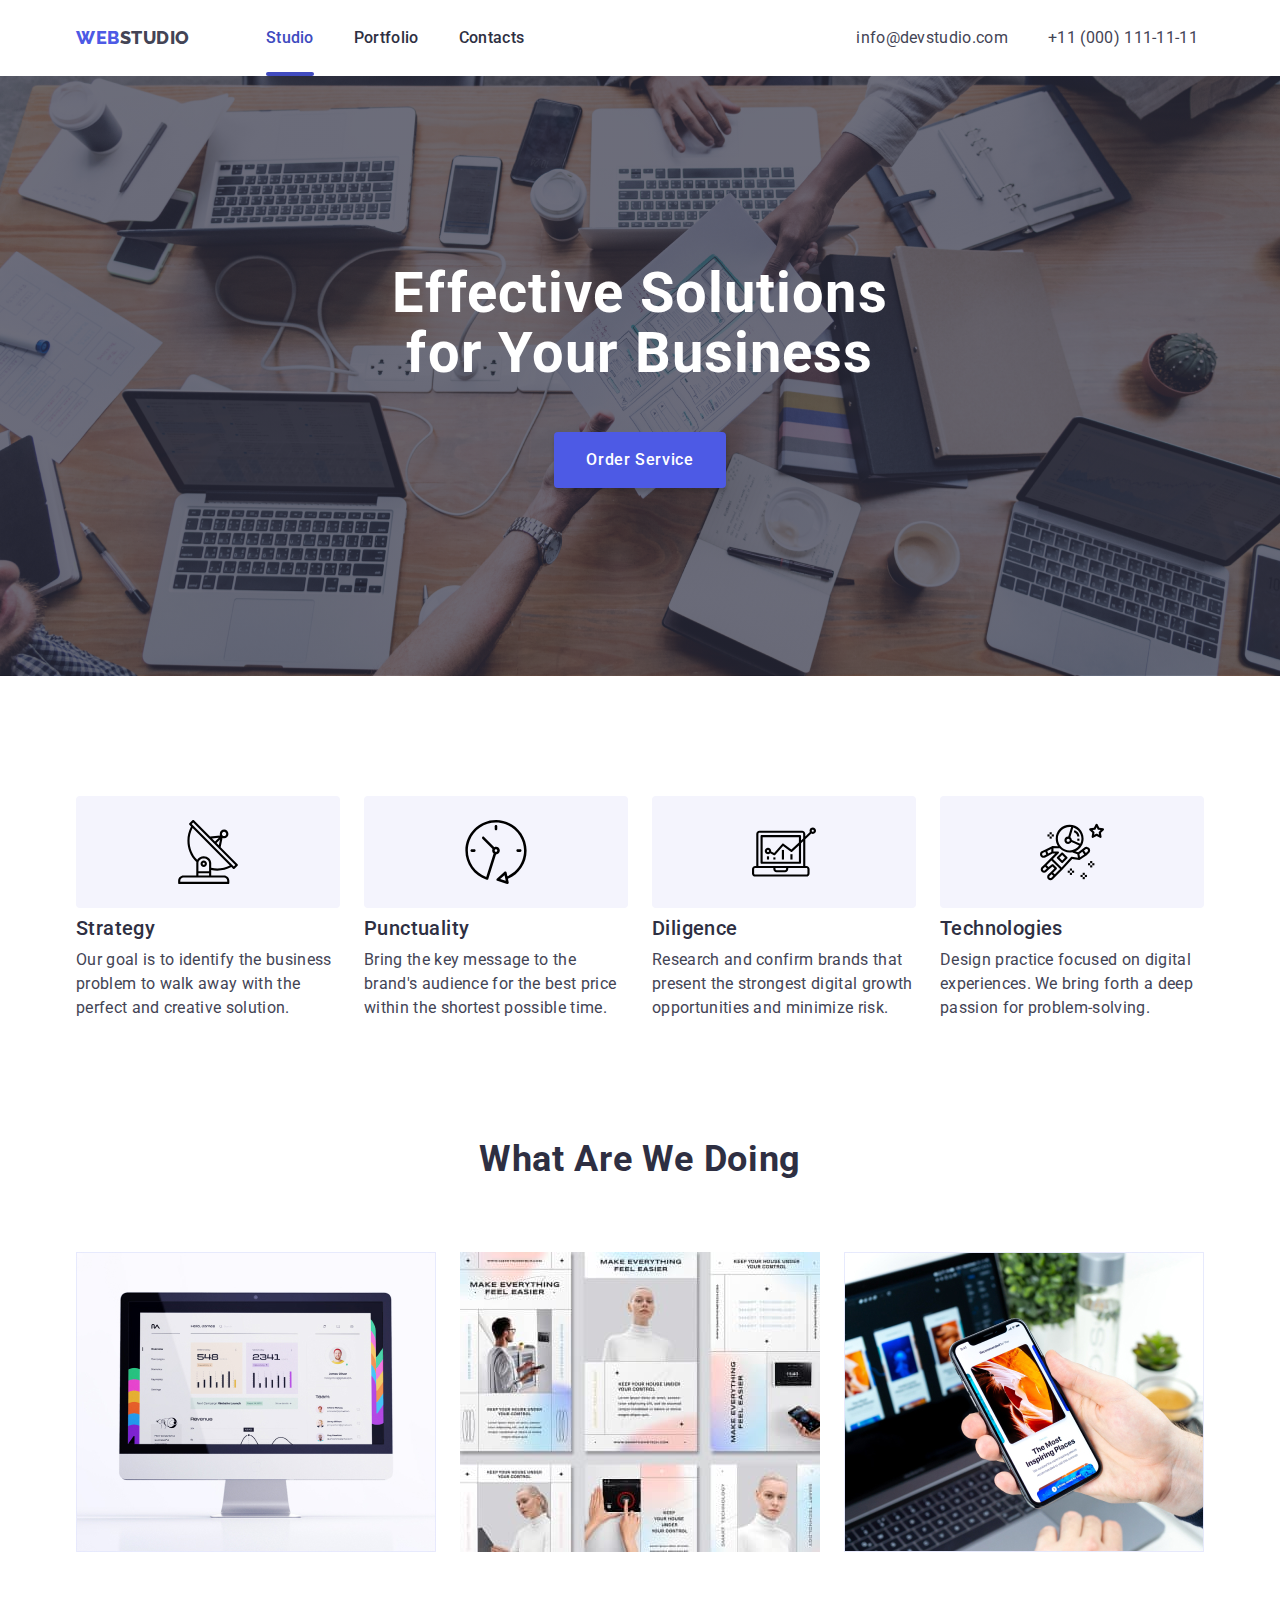
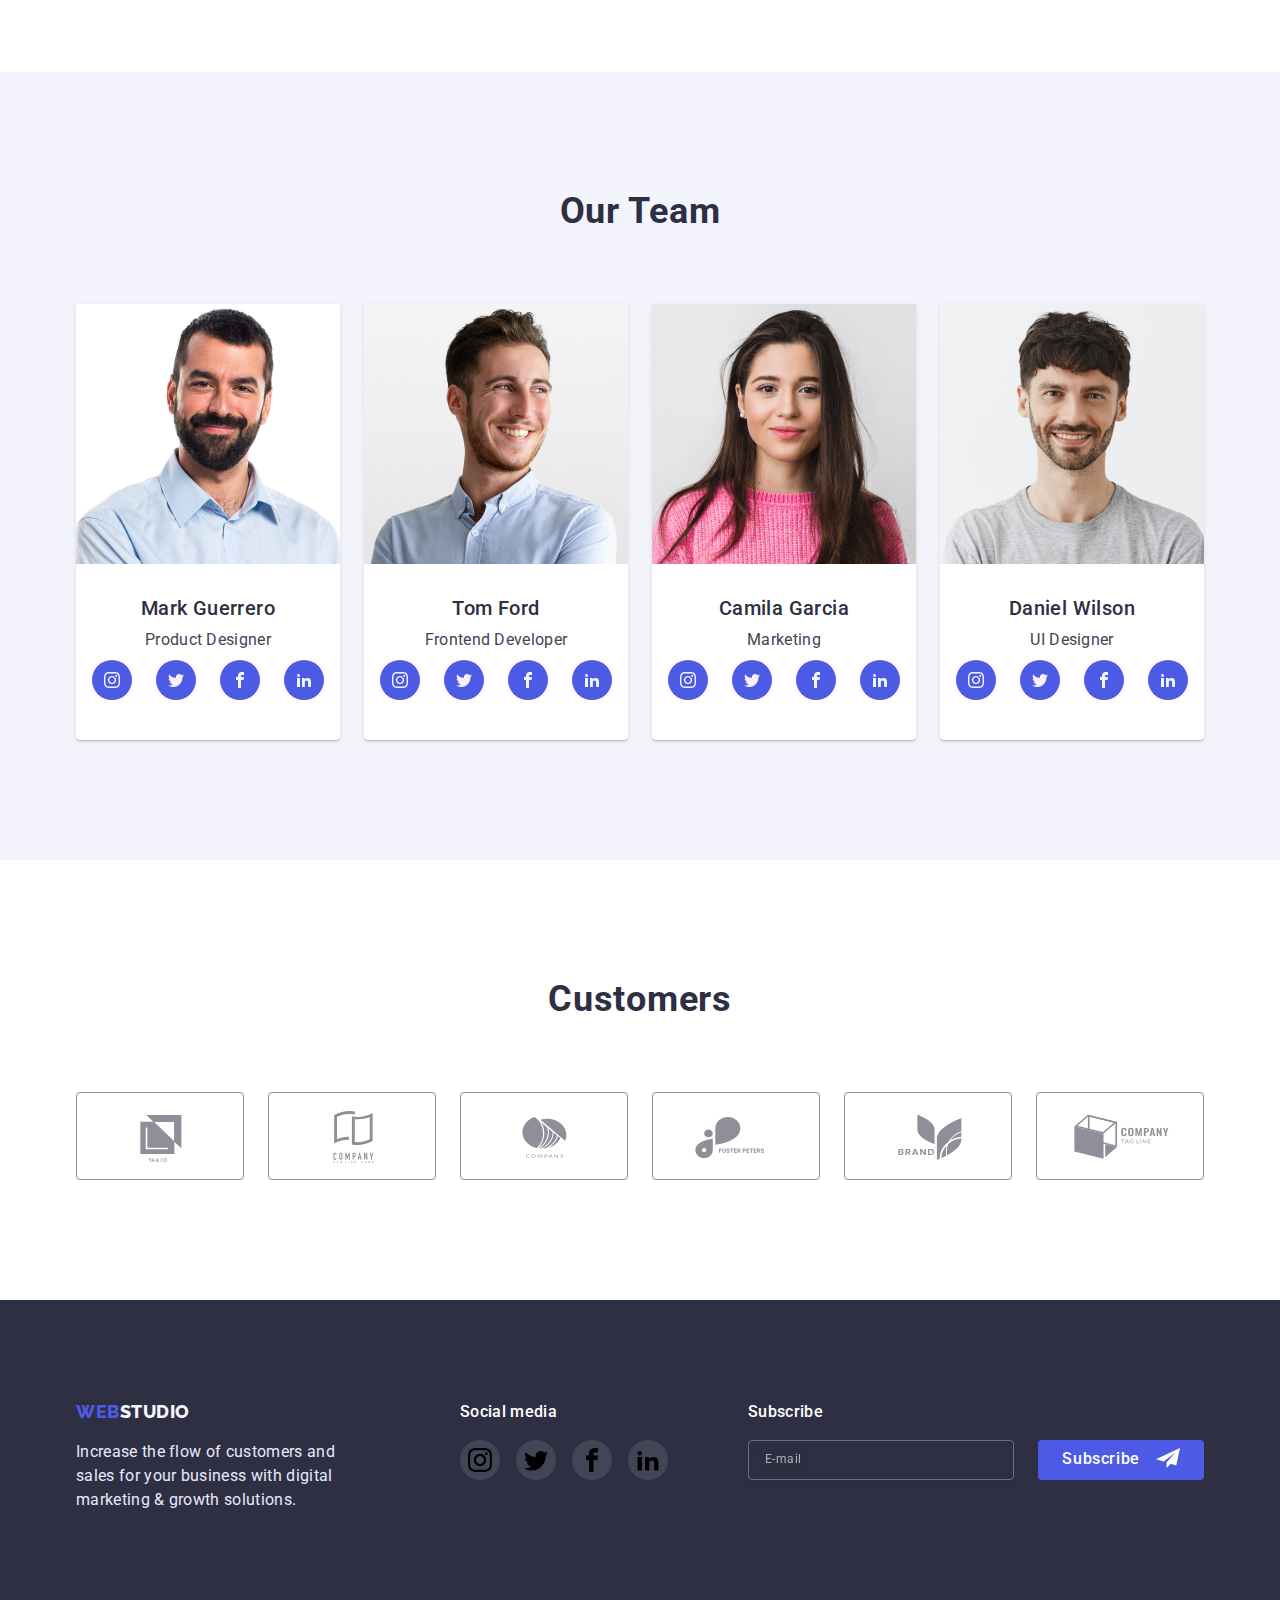
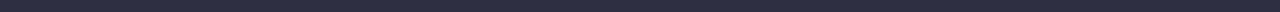
==== commit 711288a6: "hw-07" ====
--- a/index.html
+++ b/index.html
@@ -20,7 +20,7 @@
     <div class="container">
       <div class="wrapper-nav">
         <a class="logo" href="./index.html"> <span class="logo-span">Web</span>Studio</a>
-        <nav class="manu-nav">
+        <nav class="menu-nav">
           <ul class="menu-link list">
             <li class="menu-item">
               <a class="nav-link active" href="./index.html">Studio</a>
@@ -38,9 +38,9 @@
           <li class="contact"><a class="mail" href="mailto:info@devstudio.com">info@devstudio.com</a></li>
           <li class="contact"><a class="phone" href="tel:+11(000)1111111">+11 (000) 111-11-11</a></li>
         </ul>
-        <button class="button menu-btn js-open-menu js-menu-containe" type="button" aria-expanded="false">
+        <button class="button menu-btn js-open-menu" type="button" aria-expanded="false">
           <svg class="burger-icon" width="32" height="22">
-            <use href="./images/sprite.svg#icon-charm_menu-hamburger"></use>
+            <use href="./images/sprite.svg#icon-burger"></use>
           </svg>
         </button>
       </div>
@@ -52,12 +52,12 @@
         </button>
 
         <ul class="mobile-nav list">
-          <li class="menu-item"><a class="nav-link" href="/index.html">Studio</a></li>
-          <li class="menu-item"><a class="nav-link" href="/portfolio.html">Portfolio</a></li>
-          <li class="menu-item"><a class="nav-link active-menu" href="/">Contacts </a></li>
-        </ul>
-
-        <ul class="contact-link list">
+          <li class="menu-item"><a class="link active-menu" href="/index.html">Studio</a></li>
+          <li class="menu-item"><a class="link" href="/portfolio.html">Portfolio</a></li>
+          <li class="menu-item"><a class="link" href="/">Contacts </a></li>
+        </ul>
+
+        <ul class="mobile-contacts list">
           <li class="contact-link">
             <a class="phone" href="tel:+11(000)111-11-11">+11 (000) 111-11-11</a>
           </li>
@@ -68,25 +68,25 @@
 
         <ul class="social-menu list">
           <li class="social-menu-item">
-            <a class="social-menu-link link" href=""><svg class="social-link-icon">
+            <a class="mobile-social-link link" href=""><svg class="mobile-social-icon">
                 <use href="./images/sprite.svg#icon-instagram"></use>
               </svg>
             </a>
           </li>
           <li class="social-menu-item">
-            <a class="social-menu-link" href=""><svg class="social-link-icon">
+            <a class="mobile-social-link" href=""><svg class="mobile-social-icon">
                 <use href="./images/sprite.svg#icon-twitter"></use>
               </svg>
             </a>
           </li>
           <li class="social-menu-item">
-            <a class="social-menu-link" href=""><svg class="social-link-icon">
+            <a class="mobile-social-link" href=""><svg class="mobile-social-icon">
                 <use href="./images/sprite.svg#icon-facebook"></use>
               </svg>
             </a>
           </li>
           <li class="social-menu-item">
-            <a class="social-menu-link" href=""><svg class="social-link-icon">
+            <a class="mobile-social-link" href=""><svg class="mobile-social-icon">
                 <use href="./images/sprite.svg#icon-linkedin"></use>
               </svg>
             </a>
@@ -170,13 +170,31 @@
         <h2 class="section-title">What are we doing</h2>
         <ul class="list">
           <li class="description-list">
-            <img src="./images/monitor.jpg" alt="monitor" width="360" height="300">
+            <img
+            srcset="../images/monitor-1.jpg 1x, ./images/monitor-1@2x.jpg 2x"
+            width="360"
+            height="300"
+            src="./images/monitor-1.jpg"
+            alt="Photo Monitor"
+          />
           </li>
           <li class="description-list">
-            <img src="./images/app.jpg" alt="scrinshot-app" width="360" height="300">
+            <img
+            srcset="../images/screenshots.jpg 1x, ./images/screenshots@2x.jpg 2x"
+            width="360"
+            height="300"
+            src="./images/screenshots.jpg"
+            alt="Photo Screenshot"
+          />
           </li>
           <li class="description-list">
-            <img src="./images/monitorapp.jpg" alt="monitor-app" width="360" height="300">
+            <img
+            srcset="../images/phone-hend.jpg 1x, ./images/phone-hand@2x.jpg 2x"
+            width="360"
+            height="300"
+            src="./images/phone-hend.jpg"
+            alt="Photo phone in a hand"
+          />
           </li>
         </ul>
       </div>
@@ -189,7 +207,14 @@
         <h2 class="section-title">Our Team</h2>
         <ul class="our-team list">
           <li class="team-card">
-            <img src="./images/mark-guerrero.jpg" alt="photo_mark" width="264" height="260">
+            <img
+            srcset="../images/guerrero.jpg 1x, ./images/guerrero@2x.jpg 2x"
+            width="264"
+            height="260"
+            src="./images/guerrero.jpg"
+            alt="Photo Mark Guerrero"
+
+          />
             <div class="team-wrapper">
               <h3 class="team-name">Mark Guerrero</h3>
               <p class="team-position">Product Designer</p>
@@ -226,7 +251,14 @@
             </div>
           </li>
           <li class="team-card">
-            <img src="./images/tom-ford.jpg" alt="photo_tom" width="264" height="260">
+            <img
+            srcset="../images/ford.jpg 1x, ./images/ford@2x.jpg 2x"
+            width="264"
+            height="260"
+            src="./images/ford.jpg"
+            alt="Photo Tom Ford"
+
+          />
             <div class="team-wrapper">
               <h3 class="team-name">Tom Ford</h3>
               <p class="team-position">Frontend Developer</p>
@@ -263,7 +295,13 @@
             </div>
           </li>
           <li class="team-card">
-            <img src="./images/camila-garcia.jpg" alt="photo_camila" width="264" height="260">
+            <img
+            srcset="../images/garcia.jpg 1x, ./images/garcia@2x.jpg 2x"
+            width="264"
+            height="260"
+            src="./images/garcia.jpg"
+            alt="Photo Camila Garcia"
+          />
             <div class="team-wrapper">
               <h3 class="team-name">Camila Garcia</h3>
               <p class="team-position">Marketing</p>
@@ -300,7 +338,13 @@
             </div>
           </li>
           <li class="team-card">
-            <img src="./images/daniel-wilson.jpg" alt="photo_daniel" width="264" height="260">
+            <img
+            srcset="../images/wilson.jpg 1x, ./images/wilson@2x.jpg 2x"
+            width="264"
+            height="260"
+            src="./images/wilson.jpg"
+            alt="Photo Daniel Wilson"
+          />
             <div class="team-wrapper">
               <h3 class="team-name">Daniel Wilson</h3>
               <p class="team-position">UI Designer</p>
@@ -457,7 +501,7 @@
   <div class="backdrop is-hidden" data-modal>
     <div class="modal">
       <button type="button" class="modal-close-btn button" data-modal-close>
-        <svg class="modal-close-bnt-icon" width="8" height=8">
+        <svg class="modal-close-bnt-icon" width="8" height="8">
           <use href="./images/sprite.svg#icon-close-modal"></use>
         </svg>
       </button>
@@ -503,7 +547,7 @@
         </label>
 
         <label class="modal-form-check-desc">
-          <input class="modal-form-check visually-hidden" type="checkbox" name="user_policy" id="user-policy">
+          <input class="modal-form-check" type="checkbox" name="user_policy" id="user-policy">
           <span class="agree-text">I accept the terms and conditions of the
             <a href="/" class="policy-link">Privacy Policy</a>
           </span>
--- a/css/stylesmob.css
+++ b/css/stylesmob.css
@@ -115,7 +115,7 @@
 
 @media screen and (min-width: 1200px) {
     .logo {
-    margin-right: 6.7%;
+    margin-right: 6,7%;
     padding: 26px 0;
     line-height: 1.33;
     }
@@ -127,8 +127,8 @@
 
 .wrapper-nav {
     display: flex;
-    justify-content: space-between;
     align-items: center;
+ 
 }
 
 @media screen and (min-width: 1200px) {
@@ -139,8 +139,8 @@
 
 .menu-btn {
     display: flex;
-    padding: 24px 0;
     background-color: transparent;
+    margin-left: auto;
 }
 
 @media screen and (min-width: 768px) {
@@ -179,6 +179,7 @@
     position: fixed;
     top: 0;
     left: 0;
+    opacity: 0;
     padding: 40px;
     padding-top: 80px;
     width: 100vw;
@@ -192,7 +193,9 @@
 }
 
 .menu-container.is-open {
-    display: flex;
+    background-color:var(--background-color-white);
+    display: flex;
+    opacity: 1;
     visibility: visible;
     transform: translateX(0);
 }
@@ -233,42 +236,50 @@
     color: var(--color-active-btn);
 }
 
-.contact-link {
+
+
+.mobile-contacts {
     display: block;
     margin-top: auto;
-}
-
-.contact-link .menu-item:last-child {
+  }
+
+
+  .mobile-contacts :last-child {
     margin-top: 40px;
-}
-
-.contact-link .phone {
+  }
+  .mobile-contacts .phone {
     font-weight: 500;
-    font-size: 8vw;
+    font-size: 25.9px;
     line-height: 1.11;
-    color: var(--brand-color);
-}
-
-@media screen and (min-width: 420px) {
-    .contact-link .phone {
-        font-size: 36px;
-    }
-}
-
-
-@media screen and (max-width: 320px) {
+    color: var(--primary-brand-color);
+    
+  }
+
+  @media screen and (min-width: 420px) {
     .mobile-contacts .phone {
-        font-size: 25px;
-    }
-}
-
-.contact-link .email {
+      font-size: 36px;
+    }
+  }
+
+@media screen and (max-width:320px) {
+    .mobile-contacts.phone {
+        font-size: 25.9px;
+    }
+    
+}
+
+  .mobile-contacts .email {
     font-weight: 500;
     font-size: 20px;
     line-height: 1.2;
     letter-spacing: 0.02em;
     color: var(--main-text-color);
-}
+  }
+  
+
+
+
+
 
 .social-menu {
     display: flex;
@@ -299,20 +310,37 @@
     background-color: var(--color-active-btn);
 }
 
-.social-link-icon {
+
+.mobile-social-link {
+    background-color: var(--brand-color);
+    border-radius: 50%;
+    width: 100%;
+    height: 100%;
+    display: inline-flex;
+    align-items: center;
+    justify-content: center;
+    transition: background-color var(--transition);
+}
+
+
+.mobile-social-icon {
     fill: var(--light-background-color);
     width: 24px;
     height: 24px;
-}
-
-.manu-nav {
-    display: flex;
-    justify-content: space-between;
+    display: inline-block;
     align-items: center;
 }
 
-@media screen and (min-width: 768px) {
-    .manu-nav {
+
+.menu-nav {
+    display: flex;
+    align-items: center;
+    margin-left: 76px;
+    
+}
+
+@media screen and (min-width: 768px) {
+    .menu-nav {
         justify-content: start;
     }
 }
@@ -378,9 +406,10 @@
     .contact-list.list {
         display: flex;
         flex-direction: column;
-        margin: 0;
-    }
-}
+        margin-left: 118px;
+    }
+}
+
 
 .contact-list.list .contact:first-child {
     margin-bottom: 4px;
@@ -393,17 +422,10 @@
     }
 }
 
-.contact-list.list .mail {
-    padding-top: 17px;
-}
-
-.contact-list.list .phone {
-    padding-bottom: 17px;
-}
 
 @media screen and (min-width: 1200px) {
     .contact-list.list {
-        margin-left: auto;
+        margin-left: 332px;
         flex-direction: row;
     }
 
@@ -412,7 +434,6 @@
         padding: 26px 0;
     }
 }
-
 
 
 .contact-list a {
@@ -436,8 +457,6 @@
         letter-spacing: 0.02em;
     }
 }
-
-
 
 
 .hero.section {
@@ -461,7 +480,31 @@
 }
 
 
-
+@media (min-device-pixel-ratio: 2), (min-resolution: 192dpi), (min-resolution: 2dppx) {
+    .hero.section {
+      background-image: linear-gradient(rgba(46, 47, 66, 0.7), rgba(46, 47, 66, 0.7)), url(../images/mobile-bg@2x.jpg);
+    }
+  }
+  @media screen and (min-width: 481px) {
+    .hero.section {
+      background-image: linear-gradient(rgba(46, 47, 66, 0.7), rgba(46, 47, 66, 0.7)), url(../images/tablet-bg.jpg);
+    }
+  }
+  @media screen and (min-width: 481px) and (min-device-pixel-ratio: 2), screen and (min-width: 481px) and (min-resolution: 192dpi), screen and (min-width: 481px) and (min-resolution: 2dppx) {
+    .hero.section {
+      background-image: linear-gradient(rgba(46, 47, 66, 0.7), rgba(46, 47, 66, 0.7)), url(../images/tablet-bg@2x.jpg);
+    }
+  }
+  @media screen and (min-width: 769px) {
+    .hero.section {
+      background-image: linear-gradient(rgba(46, 47, 66, 0.7), rgba(46, 47, 66, 0.7)), url(../images/desktop-bg.jpg);
+    }
+  }
+  @media screen and (min-width: 769px) and (min-device-pixel-ratio: 2), screen and (min-width: 769px) and (min-resolution: 192dpi), screen and (min-width: 769px) and (min-resolution: 2dppx) {
+    .hero.section {
+      background-image: linear-gradient(rgba(46, 47, 66, 0.7), rgba(46, 47, 66, 0.7)), url(../images/desktop-bg@2x.jpg);
+    }
+  }
 
 
 .hero-title {
@@ -488,9 +531,6 @@
         margin-bottom: 48px;
     }
 }
-
-
-
 
 
 .order-btn {
@@ -537,13 +577,13 @@
     transform: translate(-50%, -50%) scale(1.3);
 }
 
-
-
-
 .modal {
     position: absolute;
     top: 50%;
     left: 50%;
+    max-height: 95%;
+    z-index: 2;
+    overflow: auto;
     padding: 24px;
     padding-top: 72px;
     transform: translate(-50%, -50%) scale(1);
@@ -560,9 +600,6 @@
     }
 }
 
-
-
-
 .modal-title {
     display: block;
     text-align: center;
@@ -592,10 +629,6 @@
     margin-bottom: 4px;
 }
 
-
-
-
-
 .modal-form-input,
 .modal-form-msg {
     display: block;
@@ -618,10 +651,6 @@
     color: var(--main-text-color);
 }
 
-
-
-
-
 .modal .modal-form-msg {
     min-height: 120px;
     resize: none;
@@ -636,7 +665,6 @@
 }
 
 
-
 .modal-form-field:nth-child(4) {
     margin-bottom: 16px;
 }
@@ -655,20 +683,15 @@
 }
 
 
-.modal-form-input:focus+.modal-form-input-icon {
+.modal-form-input:focus + .modal-form-input-icon {
     fill: var(--brand-color);
 }
-
 
 
 .icon-mail {
     top: 14px;
     left: 17.5px;
 }
-
-
-
-
 
 .modal-form-check-desc {
     display: flex;
@@ -698,11 +721,9 @@
     background-position: center;
 }
 
-.modal-form-check:checked~.modal-submit-btn {
+.modal-form-check:checked ~ .modal-submit-btn {
     background-color: var(--background-color-white);
 }
-
-
 
 .agree-text {
     margin-left: 8px;
@@ -713,8 +734,6 @@
     color: var(--brand-color);
     text-decoration: underline;
 }
-
-
 
 .modal-submit-btn {
     display: block;
@@ -728,8 +747,6 @@
     border-radius: 4px;
     transition: background-color var(--transition), box-shadow var(--transition);
 }
-
-
 
 
 .modal-form:last-child {
@@ -760,7 +777,6 @@
 }
 
 
-
 .visually-hidden {
     position: absolute;
     width: 1px;
@@ -803,8 +819,6 @@
 }
 
 
-
-
 .benefits-description,
 .team-position {
     font-weight: 500;
@@ -820,10 +834,6 @@
     }
 }
 
-
-
-
-
 .benefits .list {
     display: flex;
     row-gap: 72px;
@@ -858,9 +868,6 @@
         display: block;
     }
 }
-
-
-
 
 
 @media screen and (min-width: 1200px) {
@@ -876,14 +883,7 @@
 }
 
 
-
-
-
-
-
-/* what a wi duing */
-
-
+/* DESCRIPTION*/
 
 .section-title {
     font-weight: 700;
@@ -919,7 +919,6 @@
     background-color: var(--light-background-color);
     padding-bottom: 128px;
     min-width: 320px;
-    max-width: 1440px;
     margin: 0 auto;
 }
 
@@ -934,11 +933,6 @@
         padding-bottom: 120px;
     }
 }
-
-
-
-
-
 
 .our-team {
     display: flex;
@@ -954,10 +948,6 @@
         column-gap: 24px;
     }
 }
-
-
-
-
 
 .team-card {
     background-color: var(--background-color-white);
@@ -982,7 +972,7 @@
     padding-bottom: 32px;
 }
 
-.team-wrapper .team-name,
+.team-name,
 .team-wrapper {
     margin-bottom: 8px;
 }
@@ -991,9 +981,6 @@
     width: 40px;
     height: 40px;
 }
-
-
-
 
 .social-list {
     display: flex;
@@ -1025,10 +1012,6 @@
     align-items: center;
 }
 
-
-
-
-
 .customers-list {
     display: flex;
     justify-content: center;
@@ -1044,7 +1027,6 @@
 }
 
 
-
 .customers-list-item {
     width: calc(50% - 16px);
     max-width: 190px;
@@ -1055,9 +1037,6 @@
         max-width: 168px;
     }
 }
-
-
-
 
 
 .customers-link {
@@ -1073,9 +1052,6 @@
 }
 
 
-
-
-
 .customers-link-icon {
     fill: currentColor;
     width: 104px;
@@ -1083,17 +1059,11 @@
 }
 
 
-
-
 .customers-link:hover,
 .customers-link:focus {
     border: 1px solid var(--color-active-btn);
     color: var(--color-active-btn);
 }
-
-
-
-
 
 
 .footer {
@@ -1111,11 +1081,9 @@
 }
 
 
-
-
 .footer-container {
     display: flex;
-    flex-direction: column;
+    flex-wrap: wrap;
     justify-content: center;
 }
 
@@ -1134,9 +1102,6 @@
         flex-wrap: nowrap;
     }
 }
-
-
-
 
 
 .footer-logo {
@@ -1156,8 +1121,6 @@
 }
 
 
-
-
 .footer-description {
     line-height: 1.5;
     letter-spacing: 0.02em;
@@ -1166,11 +1129,7 @@
 }
 
 
-
-
 .footer-describe {
-    margin-left: auto;
-    margin-right: auto;
     margin-bottom: 72px;
 }
 
@@ -1188,9 +1147,6 @@
 }
 
 
-
-
-
 .social-media-footer {
     margin-bottom: 72px;
 }
@@ -1201,9 +1157,6 @@
         margin-right: 80px;
     }
 }
-
-
-
 
 
 .social-media,
@@ -1227,9 +1180,6 @@
 }
 
 
-
-
-
 .social-media-footer .social-list {
     display: flex;
     gap: 16px;
@@ -1242,8 +1192,6 @@
 }
 
 
-
-
 .social-media-footer .social-list-link-footer {
     background-color: rgba(255, 255, 255, 0.1);
 }
@@ -1255,24 +1203,15 @@
 }
 
 
-
-
 .social-media-footer .social-list-link-footer:hover,
 .social-media-footer .social-list-link-footer:focus {
     background-color: var(--success-green-color);
 }
 
 
-
-
-
 .modal-form-field-footer {
     width: 100%;
 }
-
-
-
-
 
 
 .subscribe-input-footer {
@@ -1281,6 +1220,7 @@
     justify-content: center;
     row-gap: 16px;
 }
+
 
 @media screen and (min-width: 768px) {
     .subscribe-input-footer {
@@ -1296,8 +1236,6 @@
         width: 100%;
     }
 }
-
-
 
 
 .modal-form-input-footer {
@@ -1328,8 +1266,6 @@
 }
 
 
-
-
 .modal-form-submit-footer {
     display: inline-flex;
     padding: 8px 24px;
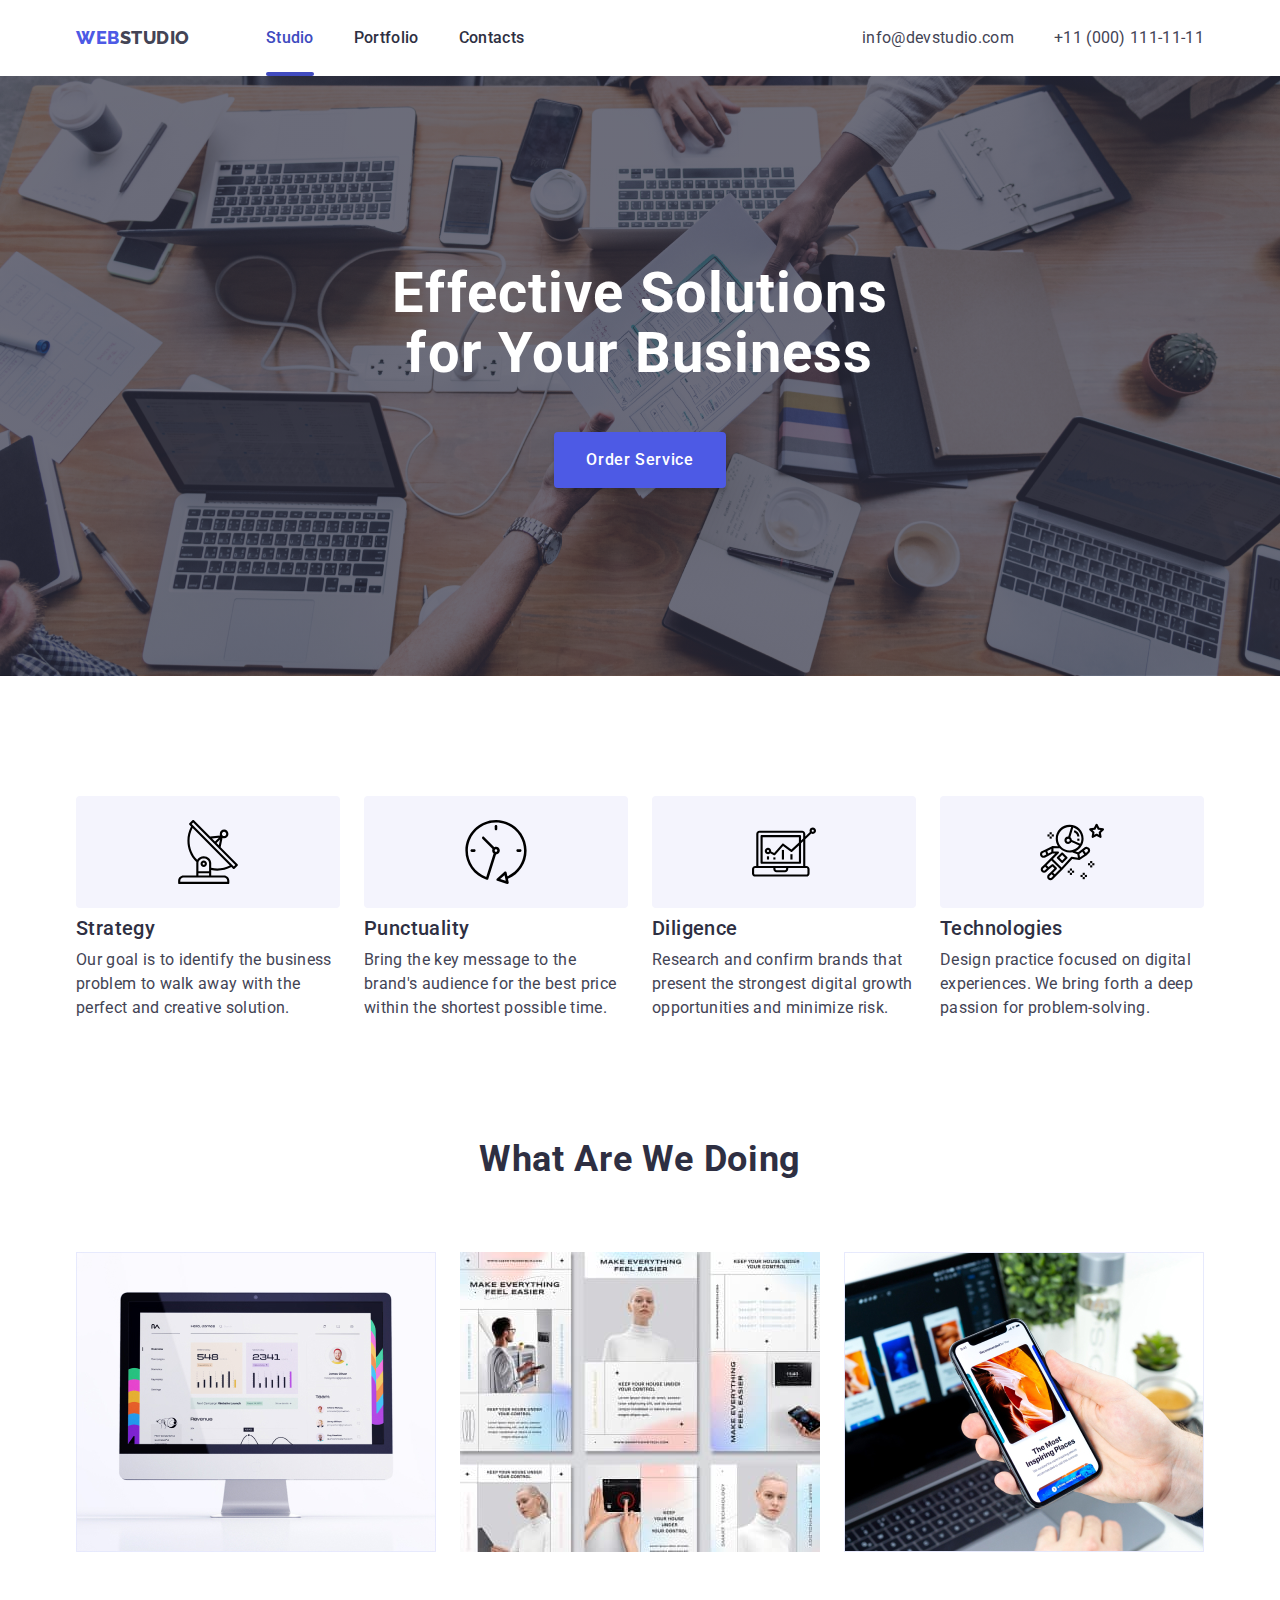
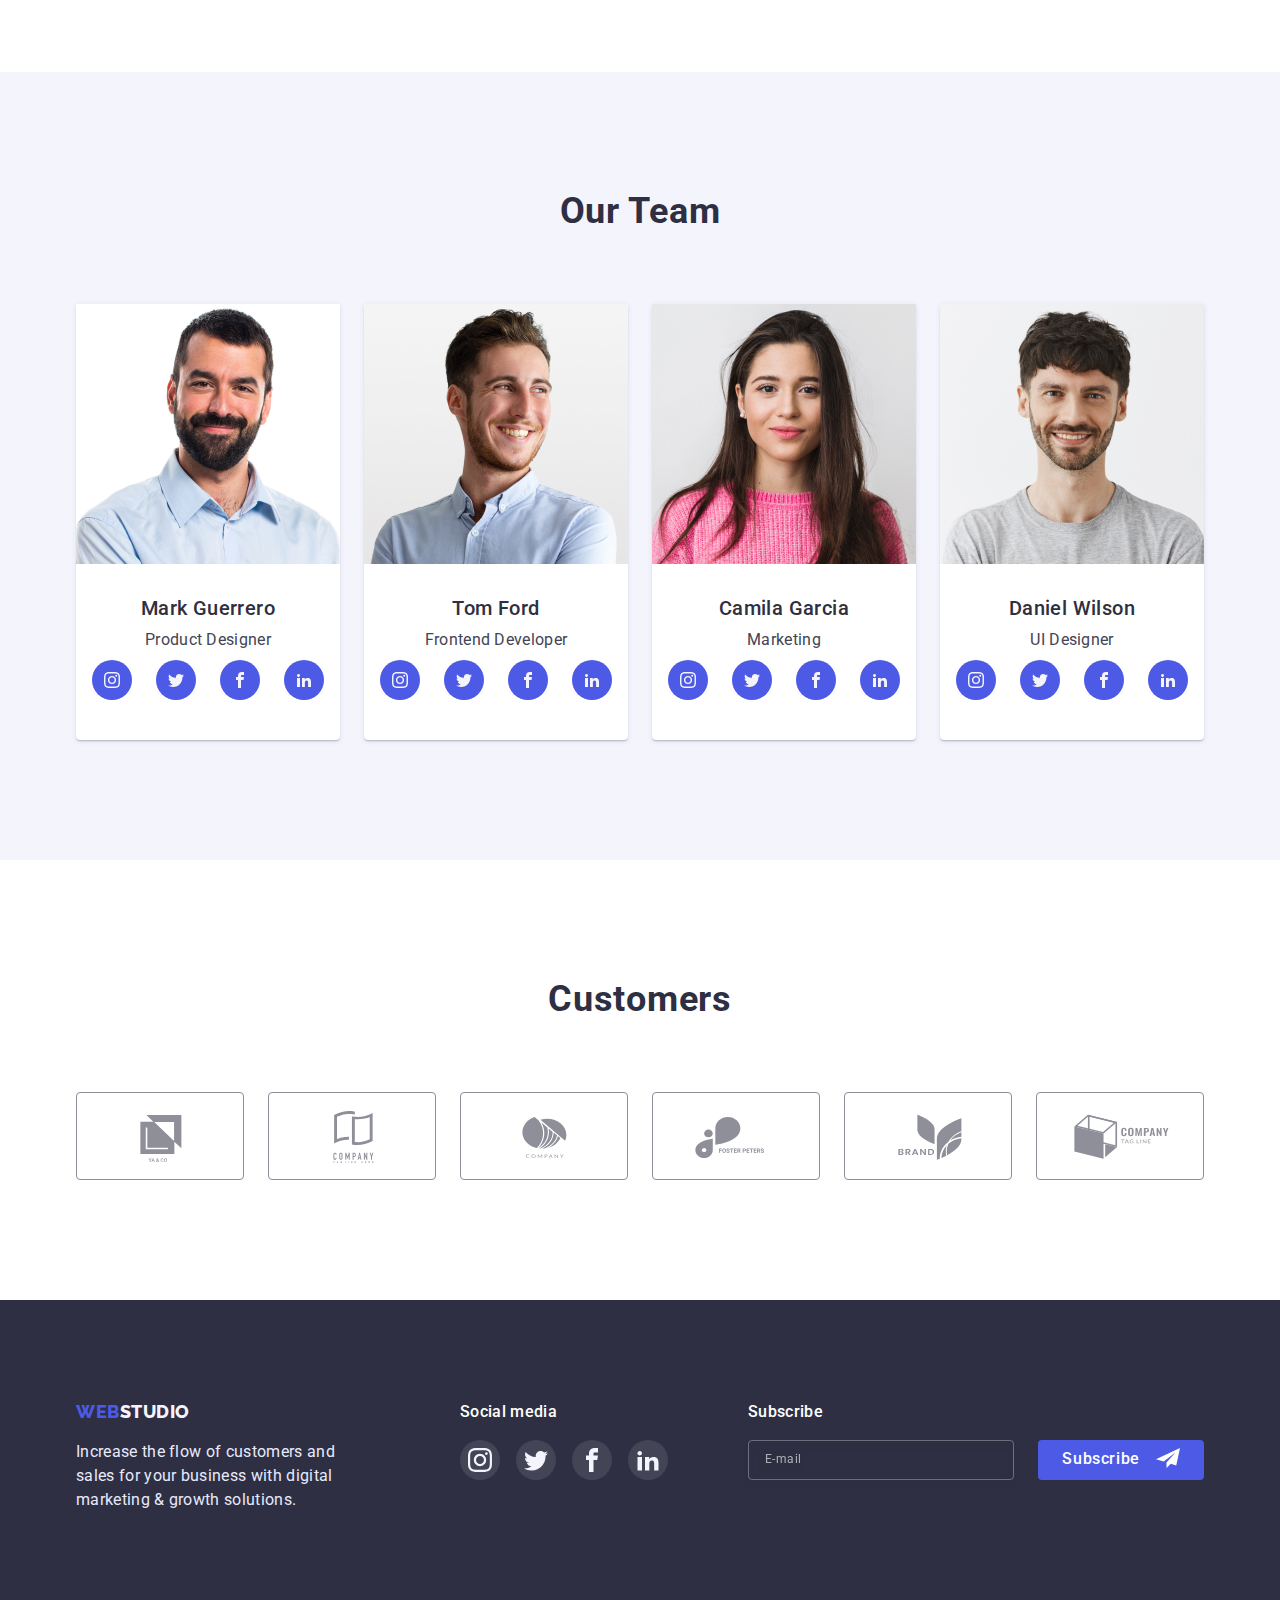
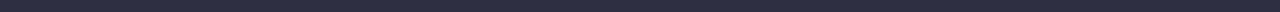
==== commit f6928b90: "hw-07" ====
--- a/index.html
+++ b/index.html
@@ -1,564 +1,642 @@
 <!DOCTYPE html>
 <html lang="en">
-
-<head>
-  <meta charset="UTF-8">
-  <meta http-equiv="X-UA-Compatible" content="IE=edge">
-  <meta name="viewport" content="width=device-width, initial-scale=1.0">
-  <title>Web Studio</title>
-  <link rel="stylesheet" href="https://cdn.jsdelivr.net/npm/modern-normalize@1.1.0/modern-normalize.min.css">
-  <link rel="preconnect" href="https://fonts.googleapis.com">
-  <link rel="preconnect" href="https://fonts.gstatic.com" crossorigin>
-  <link href="https://fonts.googleapis.com/css2?family=Raleway:wght@700&family=Roboto:wght@400;500;700;900&display=swap"
-    rel="stylesheet">
-  <link rel="stylesheet" href="./css/stylesmob.css">
-</head>
-
-<body>
-  <!-- HEADER -->
-  <header>
-    <div class="container">
-      <div class="wrapper-nav">
-        <a class="logo" href="./index.html"> <span class="logo-span">Web</span>Studio</a>
-        <nav class="menu-nav">
-          <ul class="menu-link list">
+  <head>
+    <meta charset="UTF-8" />
+    <meta http-equiv="X-UA-Compatible" content="IE=edge" />
+    <meta name="viewport" content="width=device-width, initial-scale=1.0" />
+    <title>Web Studio</title>
+    <link
+      rel="stylesheet"
+      href="https://cdn.jsdelivr.net/npm/modern-normalize@1.1.0/modern-normalize.min.css"
+    />
+    <link rel="preconnect" href="https://fonts.googleapis.com" />
+    <link rel="preconnect" href="https://fonts.gstatic.com" crossorigin />
+    <link
+      href="https://fonts.googleapis.com/css2?family=Raleway:wght@700&family=Roboto:wght@400;500;700;900&display=swap"
+      rel="stylesheet"
+    />
+    <link rel="stylesheet" href="./css/stylesmob.css" />
+  </head>
+
+  <body>
+    <!-- HEADER -->
+    <header>
+      <div class="container">
+        <div class="wrapper-nav">
+          <a class="logo" href="./index.html">
+            <span class="logo-span">Web</span>Studio</a
+          >
+          <nav class="menu-nav">
+            <ul class="menu-link list">
+              <li class="menu-item">
+                <a class="nav-link active" href="./index.html">Studio</a>
+              </li>
+              <li class="menu-item">
+                <a class="nav-link" href="./portfolio.html">Portfolio</a>
+              </li>
+              <li class="menu-item">
+                <a class="nav-link" href="">Contacts</a>
+              </li>
+            </ul>
+          </nav>
+
+          <ul class="contact-list list">
+            <li class="contact">
+              <a class="mail" href="mailto:info@devstudio.com"
+                >info@devstudio.com</a
+              >
+            </li>
+            <li class="contact">
+              <a class="phone" href="tel:+11(000)1111111"
+                >+11 (000) 111-11-11</a
+              >
+            </li>
+          </ul>
+          <button
+            class="button menu-btn js-open-menu"
+            type="button"
+            aria-expanded="false"
+          >
+            <svg class="burger-icon" width="32" height="22">
+              <use href="./images/sprite.svg#icon-burger"></use>
+            </svg>
+          </button>
+        </div>
+        <div class="menu-container js-menu-container">
+          <button class="button close-menu-btn js-close-menu" type="button">
+            <svg class="icon-close" width="8" height="8">
+              <use href="./images/sprite.svg#icon-close-modal"></use>
+            </svg>
+          </button>
+
+          <ul class="mobile-nav list">
             <li class="menu-item">
-              <a class="nav-link active" href="./index.html">Studio</a>
+              <a class="link active-menu" href="/index.html">Studio</a>
             </li>
             <li class="menu-item">
-              <a class="nav-link" href="./portfolio.html">Portfolio</a>
-            </li>
-            <li class="menu-item">
-              <a class="nav-link" href="">Contacts</a>
-            </li>
-          </ul>
-        </nav>
-
-        <ul class="contact-list list">
-          <li class="contact"><a class="mail" href="mailto:info@devstudio.com">info@devstudio.com</a></li>
-          <li class="contact"><a class="phone" href="tel:+11(000)1111111">+11 (000) 111-11-11</a></li>
-        </ul>
-        <button class="button menu-btn js-open-menu" type="button" aria-expanded="false">
-          <svg class="burger-icon" width="32" height="22">
-            <use href="./images/sprite.svg#icon-burger"></use>
-          </svg>
-        </button>
+              <a class="link" href="/portfolio.html">Portfolio</a>
+            </li>
+            <li class="menu-item"><a class="link" href="/">Contacts </a></li>
+          </ul>
+
+          <ul class="mobile-contacts list">
+            <li class="contact-link">
+              <a class="phone" href="tel:+11(000)111-11-11"
+                >+11 (000) 111-11-11</a
+              >
+            </li>
+            <li class="contact-link">
+              <a class="email" href="mailto:info@devstudio.com"
+                >info@devstudio.com</a
+              >
+            </li>
+          </ul>
+
+          <ul class="social-menu list">
+            <li class="social-menu-item">
+              <a class="mobile-social-link link" href=""
+                ><svg class="mobile-social-icon">
+                  <use href="./images/sprite.svg#icon-instagram"></use>
+                </svg>
+              </a>
+            </li>
+            <li class="social-menu-item">
+              <a class="mobile-social-link" href=""
+                ><svg class="mobile-social-icon">
+                  <use href="./images/sprite.svg#icon-twitter"></use>
+                </svg>
+              </a>
+            </li>
+            <li class="social-menu-item">
+              <a class="mobile-social-link" href=""
+                ><svg class="mobile-social-icon">
+                  <use href="./images/sprite.svg#icon-facebook"></use>
+                </svg>
+              </a>
+            </li>
+            <li class="social-menu-item">
+              <a class="mobile-social-link" href=""
+                ><svg class="mobile-social-icon">
+                  <use href="./images/sprite.svg#icon-linkedin"></use>
+                </svg>
+              </a>
+            </li>
+          </ul>
+        </div>
       </div>
-      <div class="menu-container js-menu-container">
-        <button class="button close-menu-btn js-close-menu" type="button">
-          <svg class="icon-close" width="8" height="8">
+    </header>
+
+    <main>
+      <!-- HERO -->
+      <section class="hero section">
+        <div class="container">
+          <h1 class="hero-title">Effective Solutions for Your Business</h1>
+          <button class="order-btn button" type="button" data-modal-open>
+            Order Service
+          </button>
+        </div>
+      </section>
+
+      <!-- BENEFITS -->
+
+      <section class="benefits section">
+        <div class="container">
+          <h2 class="benefits-title visually-hidden">benefits</h2>
+          <ul class="list">
+            <li class="benefits-list">
+              <div class="benefits-list-image">
+                <svg class="benefits-list-icon">
+                  <use href="./images/sprite.svg#icon-antenna"></use>
+                </svg>
+              </div>
+              <h3 class="benefits-title">Strategy</h3>
+              <p class="benefits-description">
+                Our goal is to identify the business problem to walk away with
+                the perfect and creative solution.
+              </p>
+            </li>
+            <li class="benefits-list">
+              <div class="benefits-list-image">
+                <svg class="benefits-list-icon">
+                  <use href="./images/sprite.svg#icon-clock"></use>
+                </svg>
+              </div>
+              <h3 class="benefits-title">Punctuality</h3>
+              <p class="benefits-description">
+                Bring the key message to the brand's audience for the best price
+                within the shortest possible time.
+              </p>
+            </li>
+            <li class="benefits-list">
+              <div class="benefits-list-image">
+                <svg class="benefits-list-icon">
+                  <use href="./images/sprite.svg#icon-diagram"></use>
+                </svg>
+              </div>
+              <h3 class="benefits-title">Diligence</h3>
+              <p class="benefits-description">
+                Research and confirm brands that present the strongest digital
+                growth opportunities and minimize risk.
+              </p>
+            </li>
+            <li class="benefits-list">
+              <div class="benefits-list-image">
+                <svg class="benefits-list-icon">
+                  <use href="./images/sprite.svg#icon-astronaut"></use>
+                </svg>
+              </div>
+              <h3 class="benefits-title">Technologies</h3>
+              <p class="benefits-description">
+                Design practice focused on digital experiences. We bring forth a
+                deep passion for problem-solving.
+              </p>
+            </li>
+          </ul>
+        </div>
+      </section>
+
+      <!-- DESCRIPTION -->
+
+      <section class="describe-section section">
+        <div class="container">
+          <h2 class="section-title">What are we doing</h2>
+          <ul class="list">
+            <li class="description-list">
+              <img
+                srcset="./images/monitor-1.jpg 1x, ./images/monitor-1@2x.jpg 2x"
+                width="360"
+                height="300"
+                src="./images/monitor-1.jpg"
+                alt="Photo Monitor"
+              />
+            </li>
+            <li class="description-list">
+              <img
+                srcset="
+                  ./images/screenshots.jpg    1x,
+                  ./images/screenshots@2x.jpg 2x
+                "
+                width="360"
+                height="300"
+                src="./images/screenshots.jpg"
+                alt="Photo Screenshot"
+              />
+            </li>
+            <li class="description-list">
+              <img
+                srcset="
+                  ./images/phone-hend.jpg    1x,
+                  ./images/phone-hand@2x.jpg 2x
+                "
+                width="360"
+                height="300"
+                src="./images/phone-hend.jpg"
+                alt="Photo phone in a hand"
+              />
+            </li>
+          </ul>
+        </div>
+      </section>
+
+      <!-- TEAM-SECTION -->
+
+      <section class="team-section section">
+        <div class="container">
+          <h2 class="section-title">Our Team</h2>
+          <ul class="our-team list">
+            <li class="team-card">
+              <img
+                srcset="./images/guerrero.jpg 1x, ./images/guerrero@2x.jpg 2x"
+                width="264"
+                height="260"
+                src="./images/guerrero.jpg"
+                alt="Photo Mark Guerrero"
+              />
+              <div class="team-wrapper">
+                <h3 class="team-name">Mark Guerrero</h3>
+                <p class="team-position">Product Designer</p>
+                <ul class="social-list list">
+                  <li class="social-list-item">
+                    <a class="social-link-icon link" href="">
+                      <svg class="social-list-icon">
+                        <use href="./images/sprite.svg#icon-instagram"></use>
+                      </svg>
+                    </a>
+                  </li>
+                  <li class="social-list-item">
+                    <a href="" class="social-link-icon">
+                      <svg class="social-list-icon">
+                        <use href="./images/sprite.svg#icon-twitter"></use>
+                      </svg>
+                    </a>
+                  </li>
+                  <li class="social-list-item">
+                    <a href="" class="social-link-icon">
+                      <svg class="social-list-icon">
+                        <use href="./images/sprite.svg#icon-facebook"></use>
+                      </svg>
+                    </a>
+                  </li>
+                  <li class="social-list-item">
+                    <a href="" class="social-link-icon">
+                      <svg class="social-list-icon">
+                        <use href="./images/sprite.svg#icon-linkedin"></use>
+                      </svg>
+                    </a>
+                  </li>
+                </ul>
+              </div>
+            </li>
+            <li class="team-card">
+              <img
+                srcset="./images/ford.jpg 1x, ./images/ford@2x.jpg 2x"
+                width="264"
+                height="260"
+                src="./images/ford.jpg"
+                alt="Photo Tom Ford"
+              />
+              <div class="team-wrapper">
+                <h3 class="team-name">Tom Ford</h3>
+                <p class="team-position">Frontend Developer</p>
+                <ul class="social-list list">
+                  <li class="social-list-item">
+                    <a href="" class="social-link-icon link">
+                      <svg class="social-list-icon">
+                        <use href="./images/sprite.svg#icon-instagram"></use>
+                      </svg>
+                    </a>
+                  </li>
+                  <li class="social-list-item">
+                    <a class="social-link-icon" href="">
+                      <svg class="social-list-icon">
+                        <use href="./images/sprite.svg#icon-twitter"></use>
+                      </svg>
+                    </a>
+                  </li>
+                  <li class="social-list-item">
+                    <a class="social-link-icon" href="">
+                      <svg class="social-list-icon">
+                        <use href="./images/sprite.svg#icon-facebook"></use>
+                      </svg>
+                    </a>
+                  </li>
+                  <li class="social-list-item">
+                    <a class="social-link-icon" href="">
+                      <svg class="social-list-icon">
+                        <use href="./images/sprite.svg#icon-linkedin"></use>
+                      </svg>
+                    </a>
+                  </li>
+                </ul>
+              </div>
+            </li>
+            <li class="team-card">
+              <img
+                srcset="./images/garcia.jpg 1x, ./images/garcia@2x.jpg 2x"
+                width="264"
+                height="260"
+                src="./images/garcia.jpg"
+                alt="Photo Camila Garcia"
+              />
+              <div class="team-wrapper">
+                <h3 class="team-name">Camila Garcia</h3>
+                <p class="team-position">Marketing</p>
+                <ul class="social-list list">
+                  <li class="social-list-item">
+                    <a class="social-link-icon" href="">
+                      <svg class="social-list-icon">
+                        <use href="./images/sprite.svg#icon-instagram"></use>
+                      </svg>
+                    </a>
+                  </li>
+                  <li class="social-list-item">
+                    <a class="social-link-icon" href="">
+                      <svg class="social-list-icon">
+                        <use href="./images/sprite.svg#icon-twitter"></use>
+                      </svg>
+                    </a>
+                  </li>
+                  <li class="social-list-item">
+                    <a class="social-link-icon" href="">
+                      <svg class="social-list-icon">
+                        <use href="./images/sprite.svg#icon-facebook"></use>
+                      </svg>
+                    </a>
+                  </li>
+                  <li class="social-list-item">
+                    <a class="social-link-icon" href="">
+                      <svg class="social-list-icon">
+                        <use href="./images/sprite.svg#icon-linkedin"></use>
+                      </svg>
+                    </a>
+                  </li>
+                </ul>
+              </div>
+            </li>
+            <li class="team-card">
+              <img
+                srcset="./images/wilson.jpg 1x, ./images/wilson@2x.jpg 2x"
+                width="264"
+                height="260"
+                src="./images/wilson.jpg"
+                alt="Photo Daniel Wilson"
+              />
+              <div class="team-wrapper">
+                <h3 class="team-name">Daniel Wilson</h3>
+                <p class="team-position">UI Designer</p>
+                <ul class="social-list list">
+                  <li class="social-list-item">
+                    <a class="social-link-icon" href="">
+                      <svg class="social-list-icon">
+                        <use href="./images/sprite.svg#icon-instagram"></use>
+                      </svg>
+                    </a>
+                  </li>
+                  <li class="social-list-item">
+                    <a class="social-link-icon" href="">
+                      <svg class="social-list-icon">
+                        <use href="./images/sprite.svg#icon-twitter"></use>
+                      </svg>
+                    </a>
+                  </li>
+                  <li class="social-list-item">
+                    <a class="social-link-icon" href="">
+                      <svg class="social-list-icon">
+                        <use href="./images/sprite.svg#icon-facebook"></use>
+                      </svg>
+                    </a>
+                  </li>
+                  <li class="social-list-item">
+                    <a class="social-link-icon" href="">
+                      <svg class="social-list-icon">
+                        <use href="./images/sprite.svg#icon-linkedin"></use>
+                      </svg>
+                    </a>
+                  </li>
+                </ul>
+              </div>
+            </li>
+          </ul>
+        </div>
+      </section>
+
+      <!-- CUSTOMERS -->
+
+      <section class="section">
+        <div class="container">
+          <h2 class="section-title">Customers</h2>
+          <ul class="customers-list list">
+            <li class="customers-list-item">
+              <a href="" class="customers-link">
+                <svg class="customers-link-icon">
+                  <use href="./images/sprite.svg#icon-Logo" height="56"></use>
+                </svg>
+              </a>
+            </li>
+            <li class="customers-list-item">
+              <a href="" class="customers-link">
+                <svg class="customers-link-icon">
+                  <use href="./images/sprite.svg#icon-Logo-1"></use>
+                </svg>
+              </a>
+            </li>
+            <li class="customers-list-item">
+              <a href="" class="customers-link">
+                <svg class="customers-link-icon">
+                  <use href="./images/sprite.svg#icon-Logo-2"></use>
+                </svg>
+              </a>
+            </li>
+            <li class="customers-list-item">
+              <a href="" class="customers-link">
+                <svg class="customers-link-icon">
+                  <use href="./images/sprite.svg#icon-Logo-3"></use>
+                </svg>
+              </a>
+            </li>
+            <li class="customers-list-item">
+              <a href="" class="customers-link">
+                <svg class="customers-link-icon">
+                  <use href="./images/sprite.svg#icon-Logo-4"></use>
+                </svg>
+              </a>
+            </li>
+            <li class="customers-list-item">
+              <a href="" class="customers-link">
+                <svg class="customers-link-icon">
+                  <use href="./images/sprite.svg#icon-Logo-5"></use>
+                </svg>
+              </a>
+            </li>
+          </ul>
+        </div>
+      </section>
+    </main>
+
+    <!-- FOOTER -->
+
+    <footer class="footer">
+      <div class="container">
+        <div class="footer-container">
+          <div class="footer-describe">
+            <a class="logo footer-logo" href="./index.html">
+              <span class="logo-span">Web</span>Studio</a
+            >
+            <p class="footer-description">
+              Increase the flow of customers and sales for your business with
+              digital marketing & growth solutions.
+            </p>
+          </div>
+          <div class="social-media-footer">
+            <p class="social-media">Social media</p>
+            <ul class="social-list list">
+              <li class="social-list-item-footer">
+                <a
+                  href=""
+                  class="social-link-icon link social-list-link-footer"
+                >
+                  <svg class="social-list-icon-footer">
+                    <use href="./images/sprite.svg#icon-instagram"></use>
+                  </svg>
+                </a>
+              </li>
+              <li class="social-list-item-footer">
+                <a href="" class="social-link-icon social-list-link-footer">
+                  <svg class="social-list-icon-footer">
+                    <use href="./images/sprite.svg#icon-twitter"></use>
+                  </svg>
+                </a>
+              </li>
+              <li class="social-list-item-footer">
+                <a href="" class="social-link-icon social-list-link-footer">
+                  <svg class="social-list-icon-footer">
+                    <use href="./images/sprite.svg#icon-facebook"></use>
+                  </svg>
+                </a>
+              </li>
+              <li class="social-list-item-footer">
+                <a href="" class="social-link-icon social-list-link-footer">
+                  <svg class="social-list-icon-footer">
+                    <use href="./images/sprite.svg#icon-linkedin"></use>
+                  </svg>
+                </a>
+              </li>
+            </ul>
+          </div>
+
+          <form class="modal-form-field-footer">
+            <label class="footer-input-field">
+              <spanp class="subscribe-footer">Subscribe</spanp>
+              <div class="subscribe-input-footer">
+                <input
+                  class="modal-form-input-footer"
+                  type="email"
+                  name="user_email"
+                  placeholder="E-mail"
+                />
+                <button class="modal-form-submit-footer button" type="submit">
+                  Subscribe
+                </button>
+              </div>
+            </label>
+          </form>
+        </div>
+      </div>
+    </footer>
+
+    <!-- MODAL WINDOW -->
+
+    <div class="backdrop is-hidden" data-modal>
+      <div class="modal">
+        <button type="button" class="modal-close-btn button" data-modal-close>
+          <svg class="modal-close-bnt-icon" width="8" height="8">
             <use href="./images/sprite.svg#icon-close-modal"></use>
           </svg>
         </button>
 
-        <ul class="mobile-nav list">
-          <li class="menu-item"><a class="link active-menu" href="/index.html">Studio</a></li>
-          <li class="menu-item"><a class="link" href="/portfolio.html">Portfolio</a></li>
-          <li class="menu-item"><a class="link" href="/">Contacts </a></li>
-        </ul>
-
-        <ul class="mobile-contacts list">
-          <li class="contact-link">
-            <a class="phone" href="tel:+11(000)111-11-11">+11 (000) 111-11-11</a>
-          </li>
-          <li class="contact-link">
-            <a class="email" href="mailto:info@devstudio.com">info@devstudio.com</a>
-          </li>
-        </ul>
-
-        <ul class="social-menu list">
-          <li class="social-menu-item">
-            <a class="mobile-social-link link" href=""><svg class="mobile-social-icon">
-                <use href="./images/sprite.svg#icon-instagram"></use>
-              </svg>
-            </a>
-          </li>
-          <li class="social-menu-item">
-            <a class="mobile-social-link" href=""><svg class="mobile-social-icon">
-                <use href="./images/sprite.svg#icon-twitter"></use>
-              </svg>
-            </a>
-          </li>
-          <li class="social-menu-item">
-            <a class="mobile-social-link" href=""><svg class="mobile-social-icon">
-                <use href="./images/sprite.svg#icon-facebook"></use>
-              </svg>
-            </a>
-          </li>
-          <li class="social-menu-item">
-            <a class="mobile-social-link" href=""><svg class="mobile-social-icon">
-                <use href="./images/sprite.svg#icon-linkedin"></use>
-              </svg>
-            </a>
-          </li>
-        </ul>
-      </div>
-    </div>
-  </header>
-
-  <main>
-    <!-- HERO -->
-    <section class="hero section">
-      <div class="container">
-        <h1 class="hero-title">Effective Solutions for Your Business</h1>
-        <button class="order-btn button" type="button" data-modal-open>Order Service</button>
-      </div>
-    </section>
-
-    <!-- BENEFITS -->
-
-    <section class="benefits section">
-      <div class="container">
-        <h2 class="benefits-title visually-hidden">benefits</h2>
-        <ul class="list">
-          <li class="benefits-list">
-            <div class="benefits-list-image">
-              <svg class="benefits-list-icon">
-                <use href="./images/sprite.svg#icon-antenna"></use>
+        <strong class="modal-title"
+          >Leave your contacts and we will call you back</strong
+        >
+        <form class="modal-form">
+          <label class="modal-form-field">
+            <span class="modal-form-input-desc"> Name </span>
+            <div class="modal-form-input-wrapper">
+              <input
+                type="text"
+                name="user_name"
+                class="modal-form-input"
+                required
+                pattern="[a-zA-Zа-яА-Я]+"
+                minlength="2"
+              />
+              <svg class="modal-form-input-icon" width="18" height="24">
+                <use href="./images/sprite.svg#icon-user"></use>
               </svg>
             </div>
-            <h3 class="benefits-title">Strategy</h3>
-            <p class="benefits-description">
-              Our goal is to identify the business problem to walk away with the
-              perfect and creative solution.
-            </p>
-          </li>
-          <li class="benefits-list">
-            <div class="benefits-list-image">
-              <svg class="benefits-list-icon">
-                <use href="./images/sprite.svg#icon-clock"></use>
+          </label>
+
+          <label class="modal-form-field">
+            <span class="modal-form-input-desc"> Phone </span>
+            <div class="modal-form-input-wrapper">
+              <input
+                type="tel"
+                name="user_phone"
+                class="modal-form-input"
+                required
+                pattern="[0-9]{3}-[0-9]{3}-[0-9]{2}-[0-9]{2}"
+                title="xxx-xxx-xx-xx"
+              />
+              <svg class="modal-form-input-icon" width="18" height="24">
+                <use href="./images/sprite.svg#icon-phone"></use>
               </svg>
             </div>
-            <h3 class="benefits-title">Punctuality</h3>
-            <p class="benefits-description">
-              Bring the key message to the brand's audience for the best price
-              within the shortest possible time.
-            </p>
-          </li>
-          <li class="benefits-list">
-            <div class="benefits-list-image">
-              <svg class="benefits-list-icon">
-                <use href="./images/sprite.svg#icon-diagram"></use>
+          </label>
+
+          <label class="modal-form-field">
+            <span class="modal-form-input-desc"> Email </span>
+            <div class="modal-form-input-wrapper">
+              <input
+                type="email"
+                name="user_email"
+                class="modal-form-input"
+                required
+              />
+              <svg
+                class="modal-form-input-icon"
+                width="18"
+                height="24"
+              >
+                <use href="./images/sprite.svg#icon-letter"></use>
               </svg>
             </div>
-            <h3 class="benefits-title">Diligence</h3>
-            <p class="benefits-description">
-              Research and confirm brands that present the strongest digital
-              growth opportunities and minimize risk.
-            </p>
-          </li>
-          <li class="benefits-list">
-            <div class="benefits-list-image">
-              <svg class="benefits-list-icon">
-                <use href="./images/sprite.svg#icon-astronaut"></use>
-              </svg>
-            </div>
-            <h3 class="benefits-title">Technologies</h3>
-            <p class="benefits-description">
-              Design practice focused on digital experiences. We bring forth a
-              deep passion for problem-solving.
-            </p>
-          </li>
-        </ul>
-      </div>
-    </section>
-
-    <!-- DESCRIPTION -->
-
-    <section class="describe-section section">
-      <div class="container">
-        <h2 class="section-title">What are we doing</h2>
-        <ul class="list">
-          <li class="description-list">
-            <img
-            srcset="../images/monitor-1.jpg 1x, ./images/monitor-1@2x.jpg 2x"
-            width="360"
-            height="300"
-            src="./images/monitor-1.jpg"
-            alt="Photo Monitor"
-          />
-          </li>
-          <li class="description-list">
-            <img
-            srcset="../images/screenshots.jpg 1x, ./images/screenshots@2x.jpg 2x"
-            width="360"
-            height="300"
-            src="./images/screenshots.jpg"
-            alt="Photo Screenshot"
-          />
-          </li>
-          <li class="description-list">
-            <img
-            srcset="../images/phone-hend.jpg 1x, ./images/phone-hand@2x.jpg 2x"
-            width="360"
-            height="300"
-            src="./images/phone-hend.jpg"
-            alt="Photo phone in a hand"
-          />
-          </li>
-        </ul>
-      </div>
-    </section>
-
-    <!-- TEAM-SECTION -->
-
-    <section class="team-section section">
-      <div class="container">
-        <h2 class="section-title">Our Team</h2>
-        <ul class="our-team list">
-          <li class="team-card">
-            <img
-            srcset="../images/guerrero.jpg 1x, ./images/guerrero@2x.jpg 2x"
-            width="264"
-            height="260"
-            src="./images/guerrero.jpg"
-            alt="Photo Mark Guerrero"
-
-          />
-            <div class="team-wrapper">
-              <h3 class="team-name">Mark Guerrero</h3>
-              <p class="team-position">Product Designer</p>
-              <ul class="social-list list">
-                <li class="social-list-item">
-                  <a class="social-link-icon link" href="">
-                    <svg class="social-list-icon">
-                      <use href="./images/sprite.svg#icon-instagram"></use>
-                    </svg>
-                  </a>
-                </li>
-                <li class="social-list-item">
-                  <a href="" class="social-link-icon">
-                    <svg class="social-list-icon">
-                      <use href="./images/sprite.svg#icon-twitter"></use>
-                    </svg>
-                  </a>
-                </li>
-                <li class="social-list-item">
-                  <a href="" class="social-link-icon">
-                    <svg class="social-list-icon">
-                      <use href="./images/sprite.svg#icon-facebook"></use>
-                    </svg>
-                  </a>
-                </li>
-                <li class="social-list-item">
-                  <a href="" class="social-link-icon">
-                    <svg class="social-list-icon">
-                      <use href="./images/sprite.svg#icon-linkedin"></use>
-                    </svg>
-                  </a>
-                </li>
-              </ul>
-            </div>
-          </li>
-          <li class="team-card">
-            <img
-            srcset="../images/ford.jpg 1x, ./images/ford@2x.jpg 2x"
-            width="264"
-            height="260"
-            src="./images/ford.jpg"
-            alt="Photo Tom Ford"
-
-          />
-            <div class="team-wrapper">
-              <h3 class="team-name">Tom Ford</h3>
-              <p class="team-position">Frontend Developer</p>
-              <ul class="social-list list">
-                <li class="social-list-item">
-                  <a href="" class="social-link-icon link">
-                    <svg class="social-list-icon">
-                      <use href="./images/sprite.svg#icon-instagram"></use>
-                    </svg>
-                  </a>
-                </li>
-                <li class="social-list-item">
-                  <a class="social-link-icon" href="">
-                    <svg class="social-list-icon">
-                      <use href="./images/sprite.svg#icon-twitter"></use>
-                    </svg>
-                  </a>
-                </li>
-                <li class="social-list-item">
-                  <a class="social-link-icon" href="">
-                    <svg class="social-list-icon">
-                      <use href="./images/sprite.svg#icon-facebook"></use>
-                    </svg>
-                  </a>
-                </li>
-                <li class="social-list-item">
-                  <a class="social-link-icon" href="">
-                    <svg class="social-list-icon">
-                      <use href="./images/sprite.svg#icon-linkedin"></use>
-                    </svg>
-                  </a>
-                </li>
-              </ul>
-            </div>
-          </li>
-          <li class="team-card">
-            <img
-            srcset="../images/garcia.jpg 1x, ./images/garcia@2x.jpg 2x"
-            width="264"
-            height="260"
-            src="./images/garcia.jpg"
-            alt="Photo Camila Garcia"
-          />
-            <div class="team-wrapper">
-              <h3 class="team-name">Camila Garcia</h3>
-              <p class="team-position">Marketing</p>
-              <ul class="social-list list">
-                <li class="social-list-item">
-                  <a class="social-link-icon" href="">
-                    <svg class="social-list-icon">
-                      <use href="./images/sprite.svg#icon-instagram"></use>
-                    </svg>
-                  </a>
-                </li>
-                <li class="social-list-item">
-                  <a class="social-link-icon" href="">
-                    <svg class="social-list-icon">
-                      <use href="./images/sprite.svg#icon-twitter"></use>
-                    </svg>
-                  </a>
-                </li>
-                <li class="social-list-item">
-                  <a class="social-link-icon" href="">
-                    <svg class="social-list-icon">
-                      <use href="./images/sprite.svg#icon-facebook"></use>
-                    </svg>
-                  </a>
-                </li>
-                <li class="social-list-item">
-                  <a class="social-link-icon" href="">
-                    <svg class="social-list-icon">
-                      <use href="./images/sprite.svg#icon-linkedin"></use>
-                    </svg>
-                  </a>
-                </li>
-              </ul>
-            </div>
-          </li>
-          <li class="team-card">
-            <img
-            srcset="../images/wilson.jpg 1x, ./images/wilson@2x.jpg 2x"
-            width="264"
-            height="260"
-            src="./images/wilson.jpg"
-            alt="Photo Daniel Wilson"
-          />
-            <div class="team-wrapper">
-              <h3 class="team-name">Daniel Wilson</h3>
-              <p class="team-position">UI Designer</p>
-              <ul class="social-list list">
-                <li class="social-list-item">
-                  <a class="social-link-icon" href="">
-                    <svg class="social-list-icon">
-                      <use href="./images/sprite.svg#icon-instagram"></use>
-                    </svg>
-                  </a>
-                </li>
-                <li class="social-list-item">
-                  <a class="social-link-icon" href="">
-                    <svg class="social-list-icon">
-                      <use href="./images/sprite.svg#icon-twitter"></use>
-                    </svg>
-                  </a>
-                </li>
-                <li class="social-list-item">
-                  <a class="social-link-icon" href="">
-                    <svg class="social-list-icon">
-                      <use href="./images/sprite.svg#icon-facebook"></use>
-                    </svg>
-                  </a>
-                </li>
-                <li class="social-list-item">
-                  <a class="social-link-icon" href="">
-                    <svg class="social-list-icon">
-                      <use href="./images/sprite.svg#icon-linkedin"></use>
-                    </svg>
-                  </a>
-                </li>
-              </ul>
-            </div>
-          </li>
-        </ul>
-      </div>
-    </section>
-
-    <!-- CUSTOMERS -->
-
-    <section class="section">
-      <div class="container">
-        <h2 class="section-title">Customers</h2>
-        <ul class="customers-list list">
-          <li class="customers-list-item">
-            <a href="" class="customers-link">
-              <svg class="customers-link-icon">
-                <use href="./images/sprite.svg#icon-Logo" height="56"></use>
-              </svg>
-            </a>
-          </li>
-          <li class="customers-list-item">
-            <a href="" class="customers-link">
-              <svg class="customers-link-icon">
-                <use href="./images/sprite.svg#icon-Logo-1"></use>
-              </svg>
-            </a>
-          </li>
-          <li class="customers-list-item">
-            <a href="" class="customers-link">
-              <svg class="customers-link-icon">
-                <use href="./images/sprite.svg#icon-Logo-2"></use>
-              </svg>
-            </a>
-          </li>
-          <li class="customers-list-item">
-            <a href="" class="customers-link">
-              <svg class="customers-link-icon">
-                <use href="./images/sprite.svg#icon-Logo-3"></use>
-              </svg>
-            </a>
-          </li>
-          <li class="customers-list-item">
-            <a href="" class="customers-link">
-              <svg class="customers-link-icon">
-                <use href="./images/sprite.svg#icon-Logo-4"></use>
-              </svg>
-            </a>
-          </li>
-          <li class="customers-list-item">
-            <a href="" class="customers-link">
-              <svg class="customers-link-icon">
-                <use href="./images/sprite.svg#icon-Logo-5"></use>
-              </svg>
-            </a>
-          </li>
-        </ul>
-      </div>
-    </section>
-  </main>
-
-  <!-- FOOTER -->
-
-  <footer class="footer">
-    <div class="container">
-      <div class="footer-container">
-        <div class="footer-describe">
-          <a class="logo footer-logo" href="./index.html"> <span class="logo-span">Web</span>Studio</a>
-          <p class="footer-description">
-            Increase the flow of customers and sales for your business with digital
-            marketing & growth solutions.
-          </p>
-        </div>
-        <div class="social-media-footer">
-          <p class="social-media">Social media</p>
-          <ul class="social-list list">
-            <li class="social-list-item-footer">
-              <a href="" class="social-link-icon link social-list-link-footer">
-                <svg class="social-list-icon-footer">
-                  <use href="./images/sprite.svg#icon-instagram"></use>
-                </svg>
-              </a>
-            </li>
-            <li class="social-list-item-footer">
-              <a href="" class="social-link-icon social-list-link-footer">
-                <svg class="social-list-icon-footer">
-                  <use href="./images/sprite.svg#icon-twitter"></use>
-                </svg>
-              </a>
-            </li>
-            <li class="social-list-item-footer">
-              <a href="" class="social-link-icon social-list-link-footer">
-                <svg class="social-list-icon-footer">
-                  <use href="./images/sprite.svg#icon-facebook"></use>
-                </svg>
-              </a>
-            </li>
-            <li class="social-list-item-footer">
-              <a href="" class="social-link-icon social-list-link-footer">
-                <svg class="social-list-icon-footer">
-                  <use href="./images/sprite.svg#icon-linkedin"></use>
-                </svg>
-              </a>
-            </li>
-          </ul>
-        </div>
-
-        <form class="modal-form-field-footer">
-          <label class="footer-input-field">
-            <spanp class="subscribe-footer">Subscribe</spanp>
-            <div class="subscribe-input-footer">
-              <input class="modal-form-input-footer" type="email" name="user_email" placeholder="E-mail">
-              <button class="modal-form-submit-footer button" type="submit">Subscribe</button>
-            </div>
           </label>
+
+          <label class="modal-form-field">
+            <span class="modal-form-input-desc"> Comment </span>
+            <textarea
+              name="user_message"
+              class="modal-form-msg"
+              placeholder="Text input"
+            ></textarea>
+          </label>
+
+          <label class="modal-form-check-desc">
+            <input
+              class="modal-form-check"
+              type="checkbox"
+              name="user_policy"
+              id="user-policy"
+            />
+            <span class="agree-text"
+              >I accept the terms and conditions of the
+              <a href="/" class="policy-link">Privacy Policy</a>
+            </span>
+          </label>
+          <button type="submit" class="modal-submit-btn button">Send</button>
         </form>
       </div>
     </div>
-  </footer>
-
-  <!-- MODAL WINDOW -->
-
-  <div class="backdrop is-hidden" data-modal>
-    <div class="modal">
-      <button type="button" class="modal-close-btn button" data-modal-close>
-        <svg class="modal-close-bnt-icon" width="8" height="8">
-          <use href="./images/sprite.svg#icon-close-modal"></use>
-        </svg>
-      </button>
-
-      <strong class="modal-title">Leave your contacts and we will call you back</strong>
-      <form class="modal-form">
-
-        <label class="modal-form-field">
-          <span class="modal-form-input-desc"> Name </span>
-          <div class="modal-form-input-wrapper">
-            <input type="text" name="user_name" class="modal-form-input" required pattern="[a-zA-Zа-яА-Я]+"
-              minlength="2">
-            <svg class="modal-form-input-icon" width="12" height="12">
-              <use href="./images/sprite.svg#icon-user"></use>
-            </svg>
-          </div>
-        </label>
-
-        <label class="modal-form-field">
-          <span class="modal-form-input-desc"> Phone </span>
-          <div class="modal-form-input-wrapper">
-            <input type="tel" name="user_phone" class="modal-form-input" required
-              pattern="[0-9]{3}-[0-9]{3}-[0-9]{2}-[0-9]{2}" title="xxx-xxx-xx-xx">
-            <svg class="modal-form-input-icon" width="13" height="13">
-              <use href="./images/sprite.svg#icon-phone"></use>
-            </svg>
-          </div>
-        </label>
-
-        <label class="modal-form-field">
-          <span class="modal-form-input-desc"> Email </span>
-          <div class="modal-form-input-wrapper">
-            <input type="email" name="user_email" class="modal-form-input" required>
-            <svg class="modal-form-input-icon-letter icon-mail" width="15" height="12">
-              <use href="./images/sprite.svg#icon-letter"></use>
-            </svg>
-          </div>
-        </label>
-
-        <label class="modal-form-field">
-          <span class="modal-form-input-desc"> Comment </span>
-          <textarea name="user_message" class="modal-form-msg" placeholder="Text input"></textarea>
-        </label>
-
-        <label class="modal-form-check-desc">
-          <input class="modal-form-check" type="checkbox" name="user_policy" id="user-policy">
-          <span class="agree-text">I accept the terms and conditions of the
-            <a href="/" class="policy-link">Privacy Policy</a>
-          </span>
-        </label>
-        <button type="submit" class="modal-submit-btn button">Send</button>
-      </form>
-    </div>
-  </div>
-  <script src="./js/modal.js"></script>
-  <script src="./js/mobile-menu.js"></script>
-</body>
-
-
-</html>+    <script src="./js/modal.js"></script>
+    <script src="./js/mobile-menu.js"></script>
+  </body>
+</html>
--- a/css/stylesmob.css
+++ b/css/stylesmob.css
@@ -1,546 +1,546 @@
 :root {
-    --main-text-color: #434455;
-    --head-color: #2E2F42;
-    --brand-color: #4D5AE5;
-    --light-background-color: #F4F4FD;
-    --accent-color: #E7E9FC;
-    --background-color-white: #FFFFFF;
-    --color-active-btn: #404BBF;
-    --modal-window-color: #8E8F99;
-    --success-green-color: #31d0aa;
-    --modal-bg-color: #fcfcfc;
-    --input-text-color: #000000;
-    --transition: 250ms cubic-bezier(0.4, 0, 0.2, 1);
+  --main-text-color: #434455;
+  --head-color: #2e2f42;
+  --brand-color: #4d5ae5;
+  --light-background-color: #f4f4fd;
+  --accent-color: #e7e9fc;
+  --background-color-white: #ffffff;
+  --color-active-btn: #404bbf;
+  --modal-window-color: #8e8f99;
+  --success-green-color: #31d0aa;
+  --modal-bg-color: #fcfcfc;
+  --input-text-color: #000000;
+  --transition: 250ms cubic-bezier(0.4, 0, 0.2, 1);
 }
 
 body {
-    font-family: 'Roboto', sans-serif;
-    font-size: 16px;
-    background-color: var(--background-color-white);
-    color: var(--main-text-color);
+  font-family: "Roboto", sans-serif;
+  font-size: 16px;
+  background-color: var(--background-color-white);
+  color: var(--main-text-color);
 }
 
 img {
-    display: block;
-    max-width: 100%;
-    height: auto;
-}
-
+  display: block;
+  max-width: 100%;
+  height: auto;
+}
 
 .section {
-    padding-top: 96px;
-    padding-bottom: 96px;
-}
-
-@media screen and (min-width: 1200px) {
-    .section {
-        padding-top: 120px;
-        padding-bottom: 120px;
-    }
+  padding-top: 96px;
+  padding-bottom: 96px;
+}
+
+@media screen and (min-width: 1200px) {
+  .section {
+    padding-top: 120px;
+    padding-bottom: 120px;
+  }
 }
 
 .container {
-    min-width: 320px;
-    max-width: 480px;
-    margin: 0 auto;
-    padding: 0 15px;
-}
-
-@media screen and (min-width: 768px) {
-    .container {
-        max-width: 768px;
-    }
-}
-
-@media screen and (min-width: 1200px) {
-    .container {
-        max-width: 1158px;
-    }
+  min-width: 320px;
+  max-width: 480px;
+  margin: 0 auto;
+  padding: 0 15px;
+}
+
+@media screen and (min-width: 768px) {
+  .container {
+    max-width: 768px;
+  }
+}
+
+@media screen and (min-width: 1200px) {
+  .container {
+    max-width: 1158px;
+  }
 }
 
 .button {
-    font-weight: 500;
-    font-size: inherit;
-    line-height: 1.18;
-    letter-spacing: 0.04em;
-    border: none;
-    cursor: pointer;
-    display: inline-block;
-    transition: background-color var(--transition), box-shadow var(--transition), color var(--transition);
+  font-weight: 500;
+  font-size: inherit;
+  line-height: 1.18;
+  letter-spacing: 0.04em;
+  border: none;
+  cursor: pointer;
+  display: inline-block;
+  transition: background-color var(--transition), box-shadow var(--transition),
+    color var(--transition);
 }
 
 .list {
-    list-style: none;
-    padding: 0;
-    margin: 0;
-}
-
-
+  list-style: none;
+  padding: 0;
+  margin: 0;
+}
 
 a {
-    text-decoration: none;
-}
-
-
+  text-decoration: none;
+}
 
 h1,
 h2,
 h3,
 p {
-    margin: 0;
-    padding: 0;
+  margin: 0;
+  padding: 0;
 }
 
 /* HEADER */
 
 header {
-    box-shadow: 0px 2px 1px rgba(46, 47, 66, 0.08), 0px 1px 1px rgba(46, 47, 66, 0.16), 0px 1px 6px rgba(46, 47, 66, 0.08);
-    background-color: var(--white-background-color);
-    min-width: 320px;
+  box-shadow: 0px 2px 1px rgba(46, 47, 66, 0.08),
+    0px 1px 1px rgba(46, 47, 66, 0.16), 0px 1px 6px rgba(46, 47, 66, 0.08);
+  background-color: var(--white-background-color);
+  min-width: 320px;
 }
 
 .logo {
-    display: inline-block;
-    font-family: "Raleway";
-    font-weight: 800;
-    font-size: 18px;
-    line-height: 1.16;
-    letter-spacing: 0.03em;
-    text-transform: uppercase;
-    color: var(--headings-color);
-    text-decoration: none;
-    padding-top: 24px;
-    padding-bottom: 24px;
-}
-
-@media screen and (min-width: 1200px) {
-    .logo {
-    margin-right: 6,7%;
+  display: inline-block;
+  font-family: "Raleway";
+  font-weight: 800;
+  font-size: 18px;
+  line-height: 1.16;
+  letter-spacing: 0.03em;
+  text-transform: uppercase;
+  color: var(--headings-color);
+  text-decoration: none;
+  padding-top: 24px;
+  padding-bottom: 24px;
+}
+
+@media screen and (min-width: 1200px) {
+  .logo {
+    margin-right: 6, 7%;
     padding: 26px 0;
     line-height: 1.33;
-    }
+  }
 }
 
 .logo .logo-span {
-    color: var(--brand-color);
+  color: var(--brand-color);
 }
 
 .wrapper-nav {
-    display: flex;
-    align-items: center;
- 
-}
-
-@media screen and (min-width: 1200px) {
-    .wrapper-nav {
-        justify-content: start;
-    }
+  display: flex;
+  align-items: center;
+}
+
+@media screen and (min-width: 1200px) {
+  .wrapper-nav {
+    justify-content: start;
+  }
 }
 
 .menu-btn {
-    display: flex;
-    background-color: transparent;
-    margin-left: auto;
-}
-
-@media screen and (min-width: 768px) {
-    .menu-btn {
-        display: none;
-    }
+  display: flex;
+  background-color: transparent;
+  margin-left: auto;
+}
+
+@media screen and (min-width: 768px) {
+  .menu-btn {
+    display: none;
+  }
 }
 
 .close-menu-btn {
-    position: absolute;
-    top: 40px;
-    right: 40px;
-    width: 24px;
-    height: 24px;
-    padding: 0;
-    display: flex;
-    align-items: center;
-    justify-content: center;
-    background-color: var(--accent-color);
-    border: 1px solid rgba(0, 0, 0, 0.1);
-    border-radius: 50%;
-    transition: fill, background-color var(--transition);
+  position: absolute;
+  top: 40px;
+  right: 40px;
+  width: 24px;
+  height: 24px;
+  padding: 0;
+  display: flex;
+  align-items: center;
+  justify-content: center;
+  background-color: var(--accent-color);
+  border: 1px solid rgba(0, 0, 0, 0.1);
+  border-radius: 50%;
+  transition: fill, background-color var(--transition);
 }
 
 .close-menu-btn:hover,
 .close-menu-btn:focus {
-    fill: var(--background-color-white);
-    background-color: var(--color-active-btn);
+  fill: var(--background-color-white);
+  background-color: var(--color-active-btn);
 }
 
 .burger-icon {
-    fill: var(--head-color);
+  fill: var(--head-color);
 }
 
 .menu-container {
-    position: fixed;
-    top: 0;
-    left: 0;
-    opacity: 0;
-    padding: 40px;
-    padding-top: 80px;
-    width: 100vw;
-    height: 100vh;
-    background-color: var(--white-background-color);
-    transform: translateX(100%);
-    visibility: hidden;
-    transition: transform var(--transition), visibility var(--transition);
-    flex-direction: column;
-    z-index: 999;
+  position: fixed;
+  top: 0;
+  left: 0;
+  opacity: 0;
+  padding: 40px;
+  padding-top: 80px;
+  width: 100vw;
+  height: 100vh;
+  background-color: var(--white-background-color);
+  transform: translateX(100%);
+  visibility: hidden;
+  transition: transform var(--transition), visibility var(--transition);
+  flex-direction: column;
+  z-index: 999;
 }
 
 .menu-container.is-open {
-    background-color:var(--background-color-white);
-    display: flex;
-    opacity: 1;
-    visibility: visible;
-    transform: translateX(0);
-}
-
-@media screen and (min-width: 768px) {
-    .menu-container {
-        display: none;
-    }
-}
-
+  background-color: var(--background-color-white);
+  display: flex;
+  opacity: 1;
+  visibility: visible;
+  transform: translateX(0);
+}
+
+@media screen and (min-width: 768px) {
+  .menu-container {
+    display: none;
+  }
+}
 
 @media screen and (max-width: 319px) {
-    .menu-container {
-        width: 100%;
-    }
+  .menu-container {
+    width: 100%;
+  }
 }
 
 .mobile-nav .menu-item:not(:last-child) {
-    margin-bottom: 40px;
+  margin-bottom: 40px;
 }
 
 .mobile-nav .link {
-    display: inline-block;
-    font-weight: 700;
-    font-size: 36px;
-    line-height: 1.11;
-    letter-spacing: 0.02em;
-    color: var(--head-color);
-    transition: color var(--transition);
+  display: inline-block;
+  font-weight: 700;
+  font-size: 36px;
+  line-height: 1.11;
+  letter-spacing: 0.02em;
+  color: var(--head-color);
+  transition: color var(--transition);
 }
 
 .mobile-nav .link:hover,
 .mobile-nav .link:focus {
-    color: var(--color-active-btn);
+  color: var(--color-active-btn);
 }
 
 .mobile-nav .active-menu {
-    color: var(--color-active-btn);
-}
-
-
+  color: var(--color-active-btn);
+}
 
 .mobile-contacts {
-    display: block;
-    margin-top: auto;
-  }
-
-
-  .mobile-contacts :last-child {
-    margin-top: 40px;
-  }
+  display: block;
+  margin-top: auto;
+}
+
+.mobile-contacts :last-child {
+  margin-top: 40px;
+}
+.mobile-contacts .phone {
+  font-weight: 500;
+  font-size: 25.9px;
+  line-height: 1.11;
+  color: var(--brand-color);
+}
+
+@media screen and (min-width: 420px) {
   .mobile-contacts .phone {
-    font-weight: 500;
+    font-size: 36px;
+  }
+}
+
+@media screen and (max-width: 320px) {
+  .mobile-contacts.phone {
     font-size: 25.9px;
-    line-height: 1.11;
-    color: var(--primary-brand-color);
-    
-  }
-
-  @media screen and (min-width: 420px) {
-    .mobile-contacts .phone {
-      font-size: 36px;
-    }
-  }
-
-@media screen and (max-width:320px) {
-    .mobile-contacts.phone {
-        font-size: 25.9px;
-    }
-    
-}
-
-  .mobile-contacts .email {
-    font-weight: 500;
-    font-size: 20px;
-    line-height: 1.2;
-    letter-spacing: 0.02em;
-    color: var(--main-text-color);
-  }
-  
-
-
-
-
+  }
+}
+
+.mobile-contacts .email {
+  font-weight: 500;
+  font-size: 20px;
+  line-height: 1.2;
+  letter-spacing: 0.02em;
+  color: var(--main-text-color);
+}
 
 .social-menu {
-    display: flex;
-    justify-content: space-between;
-    max-width: 333px;
-    margin-top: 48px;
+  display: flex;
+  justify-content: space-between;
+  max-width: 333px;
+  margin-top: 48px;
 }
 
 .social-menu .social-menu-item {
-    min-width: 40px;
-    width: 40px;
-    height: 40px;
+  min-width: 40px;
+  width: 40px;
+  height: 40px;
 }
 
 .social-menu-link {
-    background-color: var(--brand-color);
-    border-radius: 50%;
-    width: 100%;
-    height: 100%;
-    display: inline-flex;
-    align-items: center;
-    justify-content: center;
-    transition: background-color var(--transition);
+  background-color: var(--brand-color);
+  border-radius: 50%;
+  width: 100%;
+  height: 100%;
+  display: inline-flex;
+  align-items: center;
+  justify-content: center;
+  transition: background-color var(--transition);
 }
 
 .social-menu-link:hover,
 .social-menu-link:focus {
-    background-color: var(--color-active-btn);
-}
-
+  background-color: var(--color-active-btn);
+}
 
 .mobile-social-link {
-    background-color: var(--brand-color);
-    border-radius: 50%;
-    width: 100%;
-    height: 100%;
-    display: inline-flex;
-    align-items: center;
-    justify-content: center;
-    transition: background-color var(--transition);
-}
-
+  background-color: var(--brand-color);
+  border-radius: 50%;
+  width: 100%;
+  height: 100%;
+  display: inline-flex;
+  align-items: center;
+  justify-content: center;
+  transition: background-color var(--transition);
+}
 
 .mobile-social-icon {
-    fill: var(--light-background-color);
-    width: 24px;
-    height: 24px;
-    display: inline-block;
-    align-items: center;
-}
-
+  fill: var(--light-background-color);
+  width: 24px;
+  height: 24px;
+  display: inline-block;
+  align-items: center;
+}
 
 .menu-nav {
+  display: flex;
+  align-items: center;
+  margin-left: 76px;
+}
+
+@media screen and (min-width: 768px) {
+  .menu-nav {
+    justify-content: start;
+  }
+}
+
+.menu-link {
+  margin-left: 77px;
+  display: none;
+  column-gap: 40px;
+}
+
+@media screen and (min-width: 768px) {
+  .menu-link {
     display: flex;
-    align-items: center;
-    margin-left: 76px;
-    
-}
-
-@media screen and (min-width: 768px) {
-    .menu-nav {
-        justify-content: start;
-    }
-}
-
-.menu-link {
-    margin-left: 77px;
-    display: none;
-    column-gap: 40px;
-}
-
-@media screen and (min-width: 768px) {
-    .menu-link {
-        display: flex;
-        margin: 0;
-    }
+    margin: 0;
+  }
 }
 
 .nav-link {
-    position: relative;
-    padding: 23px 0;
-    display: block;
-    font-weight: 500;
+  position: relative;
+  padding: 23px 0;
+  display: block;
+  font-weight: 500;
+  line-height: 1.5;
+  letter-spacing: 0.02em;
+  color: var(--head-color);
+  transition: color var(--transition);
+}
+
+.nav-link:hover,
+.nav-link:focus {
+  color: var(--color-active-btn);
+}
+
+@media screen and (min-width: 1200px) {
+  .nav-link {
+    padding: 26px 0;
+  }
+}
+
+.active::after {
+  position: absolute;
+  left: 0;
+  bottom: 0;
+  content: "";
+  background-color: var(--color-active-btn);
+  width: 100%;
+  height: 4px;
+  border-radius: 2px;
+}
+
+.nav-link.active {
+  color: var(--color-active-btn);
+}
+
+.contact-list.list {
+  display: none;
+}
+
+@media screen and (min-width: 768px) {
+  .contact-list.list {
+    display: flex;
+    flex-direction: column;
+    margin-left: auto;
+  }
+}
+
+.contact-list.list .contact:first-child {
+  margin-bottom: 4px;
+}
+
+@media screen and (min-width: 1200px) {
+  .contact-list.list .contact:first-child {
+    margin: 0;
+    margin-right: 40px;
+  }
+}
+
+@media screen and (min-width: 1200px) {
+  .contact-list.list {
+    flex-direction: row;
+  }
+
+  .contact-list.list .mail,
+  .contact-list.list .phone {
+    padding: 26px 0;
+  }
+}
+
+.contact-list a {
+  display: block;
+  font-size: 12px;
+  line-height: 1.33;
+  letter-spacing: 0.04em;
+  color: var(--main-text-color);
+  transition: color var(--transition);
+}
+
+.contact-list a:hover,
+.contact-list a:focus {
+  color: var(--color-active-btn);
+}
+
+@media screen and (min-width: 1200px) {
+  .contact-list a {
+    font-size: 16px;
     line-height: 1.5;
     letter-spacing: 0.02em;
-    color: var(--head-color);
-    transition: color var(--transition);
-}
-
-.nav-link:hover,
-.nav-link:focus {
-    color: var(--color-active-btn);
-}
-
-@media screen and (min-width: 1200px) {
-    .nav-link {
-        padding: 26px 0;
-    }
-}
-
-.active::after {
-    position: absolute;
-    left: 0;
-    bottom: 0;
-    content: "";
-    background-color: var(--color-active-btn);
-    width: 100%;
-    height: 4px;
-    border-radius: 2px;
-}
-
-.nav-link.active {
-    color: var(--color-active-btn);
-}
-
-
-
-.contact-list.list {
-    margin-left: auto;
-    display: none;
-}
-
-@media screen and (min-width: 768px) {
-    .contact-list.list {
-        display: flex;
-        flex-direction: column;
-        margin-left: 118px;
-    }
-}
-
-
-.contact-list.list .contact:first-child {
-    margin-bottom: 4px;
-}
-
-@media screen and (min-width: 1200px) {
-    .contact-list.list .contact:first-child {
-        margin: 0;
-        margin-right: 40px;
-    }
-}
-
-
-@media screen and (min-width: 1200px) {
-    .contact-list.list {
-        margin-left: 332px;
-        flex-direction: row;
-    }
-
-    .contact-list.list .mail,
-    .contact-list.list .phone {
-        padding: 26px 0;
-    }
-}
-
-
-.contact-list a {
-    display: block;
-    font-size: 12px;
-    line-height: 1.33;
-    letter-spacing: 0.04em;
-    color: var(--main-text-color);
-    transition: color var(--transition);
-}
-
-.contact-list a:hover,
-.contact-list a:focus {
-    color: var(--color-active-btn);
-}
-
-@media screen and (min-width: 1200px) {
-    .contact-list a {
-        font-size: 16px;
-        line-height: 1.5;
-        letter-spacing: 0.02em;
-    }
-}
-
+  }
+}
 
 .hero.section {
-    background-image: linear-gradient(rgba(46, 47, 66, 0.7), rgba(46, 47, 66, 0.7)), url(../images/hero-img.jpg);
-    background-repeat: no-repeat;
-    background-position: center;
-    background-size: cover;
-    text-align: center;
-    padding-top: 112px;
-    padding-bottom: 112px;
-    min-width: 320px;
-    max-width: 1440px;
-    margin: 0 auto;
-}
-
-@media screen and (min-width: 1200px) {
-    .hero.section {
-        padding-top: 188px;
-        padding-bottom: 188px;
-    }
-}
-
-
-@media (min-device-pixel-ratio: 2), (min-resolution: 192dpi), (min-resolution: 2dppx) {
-    .hero.section {
-      background-image: linear-gradient(rgba(46, 47, 66, 0.7), rgba(46, 47, 66, 0.7)), url(../images/mobile-bg@2x.jpg);
-    }
-  }
-  @media screen and (min-width: 481px) {
-    .hero.section {
-      background-image: linear-gradient(rgba(46, 47, 66, 0.7), rgba(46, 47, 66, 0.7)), url(../images/tablet-bg.jpg);
-    }
-  }
-  @media screen and (min-width: 481px) and (min-device-pixel-ratio: 2), screen and (min-width: 481px) and (min-resolution: 192dpi), screen and (min-width: 481px) and (min-resolution: 2dppx) {
-    .hero.section {
-      background-image: linear-gradient(rgba(46, 47, 66, 0.7), rgba(46, 47, 66, 0.7)), url(../images/tablet-bg@2x.jpg);
-    }
-  }
-  @media screen and (min-width: 769px) {
-    .hero.section {
-      background-image: linear-gradient(rgba(46, 47, 66, 0.7), rgba(46, 47, 66, 0.7)), url(../images/desktop-bg.jpg);
-    }
-  }
-  @media screen and (min-width: 769px) and (min-device-pixel-ratio: 2), screen and (min-width: 769px) and (min-resolution: 192dpi), screen and (min-width: 769px) and (min-resolution: 2dppx) {
-    .hero.section {
-      background-image: linear-gradient(rgba(46, 47, 66, 0.7), rgba(46, 47, 66, 0.7)), url(../images/desktop-bg@2x.jpg);
-    }
-  }
-
+  background-image: linear-gradient(
+      rgba(46, 47, 66, 0.7),
+      rgba(46, 47, 66, 0.7)
+    ),
+    url(../images/hero-img.jpg);
+  background-repeat: no-repeat;
+  background-position: center;
+  background-size: cover;
+  text-align: center;
+  padding-top: 112px;
+  padding-bottom: 112px;
+  min-width: 320px;
+  max-width: 1440px;
+  margin: 0 auto;
+}
+
+@media screen and (min-width: 1200px) {
+  .hero.section {
+    padding-top: 188px;
+    padding-bottom: 188px;
+  }
+}
+
+@media (min-device-pixel-ratio: 2),
+  (min-resolution: 192dpi),
+  (min-resolution: 2dppx) {
+  .hero.section {
+    background-image: linear-gradient(
+        rgba(46, 47, 66, 0.7),
+        rgba(46, 47, 66, 0.7)
+      ),
+      url(../images/mobile-bg@2x.jpg);
+  }
+}
+@media screen and (min-width: 481px) {
+  .hero.section {
+    background-image: linear-gradient(
+        rgba(46, 47, 66, 0.7),
+        rgba(46, 47, 66, 0.7)
+      ),
+      url(../images/tablet-bg.jpg);
+  }
+}
+@media screen and (min-width: 481px) and (min-device-pixel-ratio: 2),
+  screen and (min-width: 481px) and (min-resolution: 192dpi),
+  screen and (min-width: 481px) and (min-resolution: 2dppx) {
+  .hero.section {
+    background-image: linear-gradient(
+        rgba(46, 47, 66, 0.7),
+        rgba(46, 47, 66, 0.7)
+      ),
+      url(../images/tablet-bg@2x.jpg);
+  }
+}
+@media screen and (min-width: 769px) {
+  .hero.section {
+    background-image: linear-gradient(
+        rgba(46, 47, 66, 0.7),
+        rgba(46, 47, 66, 0.7)
+      ),
+      url(../images/desktop-bg.jpg);
+  }
+}
+@media screen and (min-width: 769px) and (min-device-pixel-ratio: 2),
+  screen and (min-width: 769px) and (min-resolution: 192dpi),
+  screen and (min-width: 769px) and (min-resolution: 2dppx) {
+  .hero.section {
+    background-image: linear-gradient(
+        rgba(46, 47, 66, 0.7),
+        rgba(46, 47, 66, 0.7)
+      ),
+      url(../images/desktop-bg@2x.jpg);
+  }
+}
 
 .hero-title {
-    margin: 0 auto 72px;
-    max-width: 319px;
-    font-weight: 700;
-    font-size: 36px;
-    line-height: 1.11;
-    letter-spacing: 0.02em;
-    color: var(--background-color-white);
-}
-
-@media screen and (min-width: 768px) {
-    .hero-title {
-        max-width: 496px;
-        font-size: 56px;
-        line-height: 1.07;
-        margin-bottom: 40px;
-    }
-}
-
-@media screen and (min-width: 1200px) {
-    .hero-title {
-        margin-bottom: 48px;
-    }
-}
-
+  margin: 0 auto 72px;
+  max-width: 319px;
+  font-weight: 700;
+  font-size: 36px;
+  line-height: 1.11;
+  letter-spacing: 0.02em;
+  color: var(--background-color-white);
+}
+
+@media screen and (min-width: 768px) {
+  .hero-title {
+    max-width: 496px;
+    font-size: 56px;
+    line-height: 1.07;
+    margin-bottom: 40px;
+  }
+}
+
+@media screen and (min-width: 1200px) {
+  .hero-title {
+    margin-bottom: 48px;
+  }
+}
 
 .order-btn {
-    padding: 16px 32px;
-    min-width: 170px;
-    line-height: 1.5;
-    background-color: var(--brand-color);
-    box-shadow: 0px 4px 4px rgba(0, 0, 0, 0.15);
-    border-radius: 4px;
-    color: var(--background-color-white);
+  padding: 16px 32px;
+  min-width: 170px;
+  line-height: 1.5;
+  background-color: var(--brand-color);
+  box-shadow: 0px 4px 4px rgba(0, 0, 0, 0.15);
+  border-radius: 4px;
+  color: var(--background-color-white);
 }
 
 .order-btn:hover,
@@ -549,745 +549,700 @@
 .modal-form-submit:focus,
 .modal-form-submit-footer:hover,
 .footer-form-btn:focus {
-    background-color: var(--color-active-btn);
-    box-shadow: 0px 4px 4px rgba(0, 0, 0, 0.15);
-}
-
+  background-color: var(--color-active-btn);
+  box-shadow: 0px 4px 4px rgba(0, 0, 0, 0.15);
+}
 
 /* MODAL WINDOW  */
 
 .backdrop {
-    position: fixed;
-    top: 0;
-    left: 0;
-    width: 100%;
-    height: 100%;
-    background-color: rgba(46, 47, 66, 0.4);
-    opacity: 1;
-    transition: opacity var(--transition), visibility var(--transition);
+  position: fixed;
+  top: 0;
+  left: 0;
+  width: 100%;
+  height: 100%;
+  background-color: rgba(46, 47, 66, 0.4);
+  opacity: 1;
+  transition: opacity var(--transition), visibility var(--transition);
 }
 
 .is-hidden {
-    opacity: 0;
-    pointer-events: none;
-    visibility: hidden;
+  opacity: 0;
+  pointer-events: none;
+  visibility: hidden;
 }
 
 .backdrop.is-hidden .modal {
-    transform: translate(-50%, -50%) scale(1.3);
+  transform: translate(-50%, -50%) scale(1.3);
 }
 
 .modal {
-    position: absolute;
-    top: 50%;
-    left: 50%;
-    max-height: 95%;
-    z-index: 2;
-    overflow: auto;
-    padding: 24px;
-    padding-top: 72px;
-    transform: translate(-50%, -50%) scale(1);
-    max-width: 392px;
-    width: 91%;
-    background-color: var(--modal-bg-color);
-    border-radius: 4px;
-    transition: transform var(--transition);
-}
-
-@media screen and (min-width: 768px) {
-    .modal {
-        max-width: 408px;
-    }
+  position: absolute;
+  top: 50%;
+  left: 50%;
+  max-height: 95%;
+  z-index: 2;
+  overflow: auto;
+  padding: 24px;
+  padding-top: 72px;
+  transform: translate(-50%, -50%) scale(1);
+  max-width: 392px;
+  width: 91%;
+  background-color: var(--modal-bg-color);
+  border-radius: 4px;
+  transition: transform var(--transition);
+}
+
+@media screen and (min-width: 768px) {
+  .modal {
+    max-width: 408px;
+  }
 }
 
 .modal-title {
-    display: block;
-    text-align: center;
-    font-weight: 500;
-    line-height: 1.5;
-    letter-spacing: 0.02em;
-    color: var(--head-color);
-    margin-bottom: 16px;
+  display: block;
+  text-align: center;
+  font-weight: 500;
+  line-height: 1.5;
+  letter-spacing: 0.02em;
+  color: var(--head-color);
+  margin-bottom: 16px;
 }
 
 .modal-form {
-    display: flex;
-    flex-direction: column;
+  display: flex;
+  flex-direction: column;
 }
 
 .modal-form-field {
-    display: block;
-    margin-bottom: 8px;
+  display: block;
+  margin-bottom: 8px;
 }
 
 .modal-form-input-desc {
-    display: block;
-    font-size: 12px;
-    line-height: 1.17;
-    letter-spacing: 0.04em;
-    color: var(--modal-window-color);
-    margin-bottom: 4px;
+  display: block;
+  font-size: 12px;
+  line-height: 1.17;
+  letter-spacing: 0.04em;
+  color: var(--modal-window-color);
+  margin-bottom: 4px;
 }
 
 .modal-form-input,
 .modal-form-msg {
-    display: block;
-    width: 100%;
-    border: 1px solid rgba(33, 33, 33, 0.2);
-    border-radius: 4px;
-    transition: border-color var(--transition);
+  display: block;
+  width: 100%;
+  border: 1px solid rgba(33, 33, 33, 0.2);
+  border-radius: 4px;
+  transition: border-color var(--transition);
 }
 
 .modal-form-input:focus,
 .modal-form-msg:focus {
-    border: 1px solid var(--brand-color)
-    outline: transparent;
+  border: 1px solid var(--brand-color);
+  outline: transparent;
 }
 
 .modal-form-input {
-    height: 40px;
-    padding: 11px 38px;
-    font-size: 18px;
-    color: var(--main-text-color);
+  height: 40px;
+  padding: 11px 38px;
+  font-size: 18px;
+  color: var(--main-text-color);
 }
 
 .modal .modal-form-msg {
-    min-height: 120px;
-    resize: none;
-    padding: 8px 16px;
-    font-size: 12px;
-    line-height: 1.33;
-    letter-spacing: 0.04em;
+  min-height: 120px;
+  resize: none;
+  padding: 8px 16px;
+  font-size: 12px;
+  line-height: 1.33;
+  letter-spacing: 0.04em;
 }
 
 .modal-form-msg::placeholder {
-    color: rgba(117, 117, 117, 0.5);
-}
-
+  color: rgba(117, 117, 117, 0.5);
+}
 
 .modal-form-field:nth-child(4) {
-    margin-bottom: 16px;
-}
-
+  margin-bottom: 16px;
+}
 
 .modal-form-input-wrapper {
-    position: relative;
-}
-
+  position: relative;
+}
 
 .modal-form-input-icon {
-    position: absolute;
-    top: 14px;
-    left: 19px;
-    transition: fill var(--transition);
-}
-
+  position: absolute;
+  top: 8px;
+  left: 16px;
+  fill: var(--head-color);
+  transition: fill var(--transition);
+}
 
 .modal-form-input:focus + .modal-form-input-icon {
-    fill: var(--brand-color);
-}
-
-
-.icon-mail {
-    top: 14px;
-    left: 17.5px;
+  fill: var(--brand-color);
 }
 
 .modal-form-check-desc {
-    display: flex;
-    align-items: center;
-    margin-bottom: 24px;
-    user-select: none;
-    font-size: 12px;
-    line-height: 1.33;
-    letter-spacing: 0.04em;
-    color: #757575;
+  display: flex;
+  align-items: center;
+  margin-bottom: 24px;
+  user-select: none;
+  font-size: 12px;
+  line-height: 1.33;
+  letter-spacing: 0.04em;
+  color: #757575;
 }
 
 .modal-form-check {
-    appearance: none;
-    min-width: 16px;
-    height: 16px;
-    border: 1.25px solid var(--head-color);
-    border-radius: 2px;
-    transition: background-color var(--transition);
-   }
+  appearance: none;
+  min-width: 16px;
+  height: 16px;
+  border: 1.25px solid var(--head-color);
+  border-radius: 2px;
+  transition: background-color var(--transition);
+}
 
 .modal-form-check:checked {
-    background-image: url(../images/galochka.svg);
-    background-color: var(--color-active-btn);
-    border-color: var(--color-active-btn);
-    background-repeat: no-repeat;
-    background-position: center;
+  background-image: url(../images/galochka.svg);
+  background-color: var(--color-active-btn);
+  border-color: var(--color-active-btn);
+  background-repeat: no-repeat;
+  background-position: center;
 }
 
 .modal-form-check:checked ~ .modal-submit-btn {
-    background-color: var(--background-color-white);
+  background-color: var(--background-color-white);
 }
 
 .agree-text {
-    margin-left: 8px;
-    line-height: 1.33;
+  margin-left: 8px;
+  line-height: 1.33;
 }
 
 .policy-link {
-    color: var(--brand-color);
-    text-decoration: underline;
+  color: var(--brand-color);
+  text-decoration: underline;
 }
 
 .modal-submit-btn {
-    display: block;
-    background-color: var(--brand-color);
-    color: var(--background-color-white);
-    line-height: 1.5;
-    padding: 16px 32px;
-    width: 169px;
-    margin: 0 auto;
-    box-shadow: 0px 4px 4px rgba(0, 0, 0, 0.15);
-    border-radius: 4px;
-    transition: background-color var(--transition), box-shadow var(--transition);
-}
-
+  display: block;
+  background-color: var(--brand-color);
+  color: var(--background-color-white);
+  line-height: 1.5;
+  padding: 16px 32px;
+  width: 169px;
+  margin: 0 auto;
+  box-shadow: 0px 4px 4px rgba(0, 0, 0, 0.15);
+  border-radius: 4px;
+  transition: background-color var(--transition), box-shadow var(--transition);
+}
 
 .modal-form:last-child {
-    justify-content: center;
-}
-
+  justify-content: center;
+}
 
 .modal-close-btn {
-    position: absolute;
-    top: 24px;
-    right: 24px;
-    width: 24px;
-    height: 24px;
-    padding: 0;
-    display: inline-flex;
-    align-items: center;
-    justify-content: center;
-    background-color: var(--accent-color);
-    border: 1px solid rgba(0, 0, 0, 0.1);
-    border-radius: 50%;
-    transition: fill, background-color var(--transition);
+  position: absolute;
+  top: 24px;
+  right: 24px;
+  width: 24px;
+  height: 24px;
+  padding: 0;
+  display: inline-flex;
+  align-items: center;
+  justify-content: center;
+  background-color: var(--accent-color);
+  border: 1px solid rgba(0, 0, 0, 0.1);
+  border-radius: 50%;
+  transition: fill, background-color var(--transition);
 }
 
 .modal-close-btn:hover,
 .modal-close-btn:focus {
-    fill: var(--background-color-white);
-    background-color: var(--color-active-btn);
-}
-
+  fill: var(--background-color-white);
+  background-color: var(--color-active-btn);
+}
 
 .visually-hidden {
-    position: absolute;
-    width: 1px;
-    height: 1px;
-    margin: -1px;
-    border: 0;
-    padding: 0;
-    white-space: nowrap;
-    clip-path: inset(100%);
-    clip: rect(0 0 0 0);
-    overflow: hidden;
-}
-
+  position: absolute;
+  width: 1px;
+  height: 1px;
+  margin: -1px;
+  border: 0;
+  padding: 0;
+  white-space: nowrap;
+  clip-path: inset(100%);
+  clip: rect(0 0 0 0);
+  overflow: hidden;
+}
 
 .benefits-title,
 .team-name {
-    font-weight: 700;
-    font-size: 36px;
-    line-height: 1.11;
-    letter-spacing: 0.02em;
-    text-align: center;
-    color: var(--head-color);
-    margin-bottom: 8px;
-}
-
-@media screen and (min-width: 1200px) {
-
-.benefits-title,
-.team-name {
+  font-weight: 700;
+  font-size: 36px;
+  line-height: 1.11;
+  letter-spacing: 0.02em;
+  text-align: center;
+  color: var(--head-color);
+  margin-bottom: 8px;
+}
+
+@media screen and (min-width: 1200px) {
+  .benefits-title,
+  .team-name {
     font-weight: 500;
     font-size: 20px;
     line-height: 1.2;
-    }
-}
-
-@media screen and (min-width: 768px) {
-    .benefits-title {
-        text-align: left;
-    }
-}
-
+  }
+}
+
+@media screen and (min-width: 768px) {
+  .benefits-title {
+    text-align: left;
+  }
+}
 
 .benefits-description,
 .team-position {
-    font-weight: 500;
-    line-height: 1.5;
-    letter-spacing: 0.02em;
-}
-
-@media screen and (min-width: 1200px) {
-
-    .benefits-description,
-    .team-position {
-        font-weight: 400;
-    }
+  font-weight: 500;
+  line-height: 1.5;
+  letter-spacing: 0.02em;
+}
+
+@media screen and (min-width: 1200px) {
+  .benefits-description,
+  .team-position {
+    font-weight: 400;
+  }
 }
 
 .benefits .list {
+  display: flex;
+  row-gap: 72px;
+  flex-wrap: wrap;
+}
+
+@media screen and (min-width: 768px) {
+  .benefits .list {
+    justify-content: space-between;
+  }
+
+  .benefits .list .benefits-list {
+    max-width: 356px;
+    margin: 0;
+  }
+}
+
+@media screen and (min-width: 768px) and (min-width: 1200px) {
+  .benefits .list .benefits-list {
+    max-width: 264px;
+  }
+}
+
+.benefits-list-icon {
+  width: 64px;
+  height: 64px;
+  display: none;
+}
+
+@media screen and (min-width: 1200px) {
+  .benefits-list-icon {
+    display: block;
+  }
+}
+
+@media screen and (min-width: 1200px) {
+  .benefits-list-image {
     display: flex;
-    row-gap: 72px;
-    flex-wrap: wrap;
-}
-
-@media screen and (min-width: 768px) {
-    .benefits .list {
-        justify-content: space-between;
-    }
-
-    .benefits .list .benefits-list {
-        max-width: 356px;
-        margin: 0;
-    }
-}
-
-@media screen and (min-width: 768px) and (min-width: 1200px) {
-    .benefits .list .benefits-list {
-        max-width: 264px;
-    }
-}
-
-.benefits-list-icon {
-    width: 64px;
-    height: 64px;
-    display: none;
-}
-
-@media screen and (min-width: 1200px) {
-    .benefits-list-icon {
-        display: block;
-    }
-}
-
-
-@media screen and (min-width: 1200px) {
-    .benefits-list-image {
-        display: flex;
-        justify-content: center;
-        align-items: center;
-        border-radius: 4px;
-        margin-bottom: 8px;
-        height: 112px;
-        background-color: var(--light-background-color);
-    }
-}
-
+    justify-content: center;
+    align-items: center;
+    border-radius: 4px;
+    margin-bottom: 8px;
+    height: 112px;
+    background-color: var(--light-background-color);
+  }
+}
 
 /* DESCRIPTION*/
 
 .section-title {
-    font-weight: 700;
-    font-size: 36px;
-    line-height: 1.11;
-    letter-spacing: 0.02em;
-    text-transform: capitalize;
-    color: var(--head-color);
-    text-align: center;
-    margin-bottom: 72px;
-}
-
+  font-weight: 700;
+  font-size: 36px;
+  line-height: 1.11;
+  letter-spacing: 0.02em;
+  text-transform: capitalize;
+  color: var(--head-color);
+  text-align: center;
+  margin-bottom: 72px;
+}
 
 .describe-section.section {
-    padding-top: 0;
-    display: none;
-}
-
-@media screen and (min-width: 1200px) {
-    .describe-section.section {
-        display: block;
-    }
+  padding-top: 0;
+  display: none;
+}
+
+@media screen and (min-width: 1200px) {
+  .describe-section.section {
+    display: block;
+  }
 }
 
 .describe-section.section .list {
-    display: flex;
-    justify-content: space-between;
-}
-
-  /* TEAM-SECTION */
+  display: flex;
+  justify-content: space-between;
+}
+
+/* TEAM-SECTION */
 
 .team-section.section {
-    background-color: var(--light-background-color);
-    padding-bottom: 128px;
-    min-width: 320px;
-    margin: 0 auto;
-}
-
-@media screen and (min-width: 768px) {
-    .team-section.section {
-        padding-bottom: 104px;
-    }
-}
-
-@media screen and (min-width: 1200px) {
-    .team-section.section {
-        padding-bottom: 120px;
-    }
+  background-color: var(--light-background-color);
+  padding-bottom: 128px;
+  min-width: 320px;
+  margin: 0 auto;
+}
+
+@media screen and (min-width: 768px) {
+  .team-section.section {
+    padding-bottom: 104px;
+  }
+}
+
+@media screen and (min-width: 1200px) {
+  .team-section.section {
+    padding-bottom: 120px;
+  }
 }
 
 .our-team {
-    display: flex;
-    flex-wrap: wrap;
-    text-align: center;
-    justify-content: center;
-    row-gap: 72px;
-}
-
-@media screen and (min-width: 768px) {
-    .our-team {
-        row-gap: 64px;
-        column-gap: 24px;
-    }
+  display: flex;
+  flex-wrap: wrap;
+  text-align: center;
+  justify-content: center;
+  row-gap: 72px;
+}
+
+@media screen and (min-width: 768px) {
+  .our-team {
+    row-gap: 64px;
+    column-gap: 24px;
+  }
 }
 
 .team-card {
-    background-color: var(--background-color-white);
-    box-shadow: 0px 1px 6px rgba(46, 47, 66, 0.08), 0px 1px 1px rgba(46, 47, 66, 0.16), 0px 2px 1px rgba(46, 47, 66, 0.08);
-    border-radius: 0px 0px 4px 4px;
-    max-width: 264px;
+  background-color: var(--background-color-white);
+  box-shadow: 0px 1px 6px rgba(46, 47, 66, 0.08),
+    0px 1px 1px rgba(46, 47, 66, 0.16), 0px 2px 1px rgba(46, 47, 66, 0.08);
+  border-radius: 0px 0px 4px 4px;
+  max-width: 264px;
 }
 
 .team-name {
-    font-weight: 500;
-    font-size: 20px;
-    line-height: 1.2;
+  font-weight: 500;
+  font-size: 20px;
+  line-height: 1.2;
 }
 
 .team-position {
-    font-weight: 400;
-    margin-bottom: 8px;
+  font-weight: 400;
+  margin-bottom: 8px;
 }
 
 .team-wrapper {
-    padding-top: 32px;
-    padding-bottom: 32px;
+  padding-top: 32px;
+  padding-bottom: 32px;
 }
 
 .team-name,
 .team-wrapper {
-    margin-bottom: 8px;
+  margin-bottom: 8px;
 }
 
 .team-wrapper .social-list-item {
-    width: 40px;
-    height: 40px;
+  width: 40px;
+  height: 40px;
 }
 
 .social-list {
-    display: flex;
-    gap: 24px;
-    justify-content: center;
+  display: flex;
+  gap: 24px;
+  justify-content: center;
 }
 
 .social-link-icon {
-    background-color: var(--brand-color);
-    border-radius: 50%;
-    width: 100%;
-    height: 100%;
-    display: inline-flex;
-    align-items: center;
-    justify-content: center;
-    transition: background-color var(--transition);
+  background-color: var(--brand-color);
+  border-radius: 50%;
+  width: 100%;
+  height: 100%;
+  display: inline-flex;
+  align-items: center;
+  justify-content: center;
+  transition: background-color var(--transition);
 }
 
 .social-link-icon:hover,
 .social-link-icon:focus {
-    background-color: var(--color-active-btn);
+  background-color: var(--color-active-btn);
 }
 
 .social-list-icon {
-    fill: var(--light-background-color);
-    width: 16px;
-    height: 16px;
-    display: inline-block;
-    align-items: center;
+  fill: var(--light-background-color);
+  width: 16px;
+  height: 16px;
+  display: inline-block;
+  align-items: center;
 }
 
 .customers-list {
-    display: flex;
-    justify-content: center;
-    flex-wrap: wrap;
-    row-gap: 72px;
-    column-gap: 16px;
-}
-
-@media screen and (min-width: 768px) {
-    .customers-list {
-        column-gap: 24px;
-    }
-}
-
+  display: flex;
+  justify-content: center;
+  flex-wrap: wrap;
+  row-gap: 72px;
+  column-gap: 16px;
+}
+
+@media screen and (min-width: 768px) {
+  .customers-list {
+    column-gap: 24px;
+  }
+}
 
 .customers-list-item {
-    width: calc(50% - 16px);
-    max-width: 190px;
-}
-
-@media screen and (min-width: 768px) {
-    .customers-list-item {
-        max-width: 168px;
-    }
-}
-
+  width: calc(50% - 16px);
+  max-width: 190px;
+}
+
+@media screen and (min-width: 768px) {
+  .customers-list-item {
+    max-width: 168px;
+  }
+}
 
 .customers-link {
-    display: inline-flex;
-    width: 100%;
-    height: 88px;
-    justify-content: center;
-    align-items: center;
-    border: 1px solid var(--modal-window-color);
-    border-radius: 4px;
-    color: var(--modal-window-color);
-    transition: color var(--transition), border var(--transition);
-}
-
+  display: inline-flex;
+  width: 100%;
+  height: 88px;
+  justify-content: center;
+  align-items: center;
+  border: 1px solid var(--modal-window-color);
+  border-radius: 4px;
+  color: var(--modal-window-color);
+  transition: color var(--transition), border var(--transition);
+}
 
 .customers-link-icon {
-    fill: currentColor;
-    width: 104px;
-    height: 56px;
-}
-
+  fill: currentColor;
+  width: 104px;
+  height: 56px;
+}
 
 .customers-link:hover,
 .customers-link:focus {
-    border: 1px solid var(--color-active-btn);
-    color: var(--color-active-btn);
-}
-
+  border: 1px solid var(--color-active-btn);
+  color: var(--color-active-btn);
+}
 
 .footer {
-    background-color: var(--head-color);
-    padding-top: 96px;
-    padding-bottom: 96px;
-    min-width: 320px;
-}
-
-@media screen and (min-width: 1200px) {
-    .footer {
-        padding-top: 100px;
-        padding-bottom: 100px;
-    }
-}
-
+  background-color: var(--head-color);
+  padding-top: 96px;
+  padding-bottom: 96px;
+  min-width: 320px;
+}
+
+@media screen and (min-width: 1200px) {
+  .footer {
+    padding-top: 100px;
+    padding-bottom: 100px;
+  }
+}
 
 .footer-container {
-    display: flex;
+  display: flex;
+  flex-wrap: wrap;
+  justify-content: center;
+}
+
+@media screen and (min-width: 768px) {
+  .footer-container {
+    padding: 0px 93px;
+    flex-direction: row;
     flex-wrap: wrap;
-    justify-content: center;
-}
-
-@media screen and (min-width: 768px) {
-    .footer-container {
-        padding: 0px 93px;
-        flex-direction: row;
-        flex-wrap: wrap;
-        justify-content: start;
-    }
-}
-
-@media screen and (min-width: 1200px) {
-    .footer-container {
-        padding: 0;
-        flex-wrap: nowrap;
-    }
-}
-
+    justify-content: start;
+  }
+}
+
+@media screen and (min-width: 1200px) {
+  .footer-container {
+    padding: 0;
+    flex-wrap: nowrap;
+  }
+}
 
 .footer-logo {
-    color: var(--light-background-color);
-    display: block;
-    margin-bottom: 16px;
-    padding: 0;
-    margin-left: auto;
-    margin-right: auto;
-    text-align: center;
-}
-
-@media screen and (min-width: 768px) {
-    .footer-logo {
-        text-align: left;
-    }
-}
-
+  color: var(--light-background-color);
+  display: block;
+  margin-bottom: 16px;
+  padding: 0;
+  margin-left: auto;
+  margin-right: auto;
+  text-align: center;
+}
+
+@media screen and (min-width: 768px) {
+  .footer-logo {
+    text-align: left;
+  }
+}
 
 .footer-description {
-    line-height: 1.5;
-    letter-spacing: 0.02em;
-    color: var(--accent-color);
-    width: 264px;
-}
-
+  line-height: 1.5;
+  letter-spacing: 0.02em;
+  color: var(--accent-color);
+  width: 264px;
+}
 
 .footer-describe {
-    margin-bottom: 72px;
-}
-
-@media screen and (min-width: 768px) {
-    .footer-describe {
-        margin: 0;
-        margin-right: 24px;
-    }
-}
-
-@media screen and (min-width: 1200px) {
-    .footer-describe {
-        margin-right: 120px;
-    }
-}
-
+  margin-bottom: 72px;
+}
+
+@media screen and (min-width: 768px) {
+  .footer-describe {
+    margin: 0;
+    margin-right: 24px;
+  }
+}
+
+@media screen and (min-width: 1200px) {
+  .footer-describe {
+    margin-right: 120px;
+  }
+}
 
 .social-media-footer {
-    margin-bottom: 72px;
-}
-
-@media screen and (min-width: 1200px) {
-    .social-media-footer {
-        margin: 0;
-        margin-right: 80px;
-    }
-}
-
+  margin-bottom: 72px;
+}
+
+@media screen and (min-width: 1200px) {
+  .social-media-footer {
+    margin: 0;
+    margin-right: 80px;
+  }
+}
 
 .social-media,
 .subscribe-footer {
-    display: block;
-    color: var(--background-color-white);
-    font-weight: 500;
-    line-height: 1.5;
-    margin-bottom: 16px;
-    letter-spacing: 0.02em;
-    text-align: center;
-}
-
-@media screen and (min-width: 768px) {
-
-    .social-media,
-    .subscribe-footer {
-        text-align: left;
-        display: inline-block;
-    }
-}
-
+  display: block;
+  color: var(--background-color-white);
+  font-weight: 500;
+  line-height: 1.5;
+  margin-bottom: 16px;
+  letter-spacing: 0.02em;
+  text-align: center;
+}
+
+@media screen and (min-width: 768px) {
+  .social-media,
+  .subscribe-footer {
+    text-align: left;
+    display: inline-block;
+  }
+}
 
 .social-media-footer .social-list {
-    display: flex;
-    gap: 16px;
-    margin: 0;
+  display: flex;
+  gap: 16px;
+  margin: 0;
 }
 
 .social-media-footer .social-list-item-footer {
-    width: 40px;
-    height: 40px;
-}
-
+  width: 40px;
+  height: 40px;
+}
 
 .social-media-footer .social-list-link-footer {
-    background-color: rgba(255, 255, 255, 0.1);
-}
-
+  background-color: rgba(255, 255, 255, 0.1);
+  fill: var(--light-background-color);
+}
 
 .social-media-footer .social-list-icon-footer {
-    width: 24px;
-    height: 24px;
-}
-
+  width: 24px;
+  height: 24px;
+}
 
 .social-media-footer .social-list-link-footer:hover,
 .social-media-footer .social-list-link-footer:focus {
-    background-color: var(--success-green-color);
-}
-
+  background-color: var(--success-green-color);
+}
 
 .modal-form-field-footer {
+  width: 100%;
+}
+
+.subscribe-input-footer {
+  display: flex;
+  flex-wrap: wrap;
+  justify-content: center;
+  row-gap: 16px;
+}
+
+@media screen and (min-width: 768px) {
+  .subscribe-input-footer {
+    flex-wrap: nowrap;
+    column-gap: 24px;
+    justify-content: start;
+    width: 90%;
+  }
+}
+
+@media screen and (min-width: 1200px) {
+  .subscribe-input-footer {
     width: 100%;
-}
-
-
-.subscribe-input-footer {
-    display: flex;
-    flex-wrap: wrap;
-    justify-content: center;
-    row-gap: 16px;
-}
-
-
-@media screen and (min-width: 768px) {
-    .subscribe-input-footer {
-        flex-wrap: nowrap;
-        column-gap: 24px;
-        justify-content: start;
-        width: 90%;
-    }
-}
-
-@media screen and (min-width: 1200px) {
-    .subscribe-input-footer {
-        width: 100%;
-    }
-}
-
+  }
+}
 
 .modal-form-input-footer {
-    color: var(--background-color-white);
-    background-color: transparent;
-    border: 1px solid rgba(255, 255, 255, 0.3);
-    filter: drop-shadow(0px 4px 4px rgba(0, 0, 0, 0.15));
-    border-radius: 4px;
-    width: 100%;
-    padding: 8px 16px;
-    font-size: 12px;
-    line-height: 1.8;
-    transition: border var(--transition);
+  color: var(--background-color-white);
+  background-color: transparent;
+  border: 1px solid rgba(255, 255, 255, 0.3);
+  filter: drop-shadow(0px 4px 4px rgba(0, 0, 0, 0.15));
+  border-radius: 4px;
+  width: 100%;
+  padding: 8px 16px;
+  font-size: 12px;
+  line-height: 1.8;
+  transition: border var(--transition);
 }
 
 .modal-form-input-footer::placeholder {
-    display: inline-flex;
-    align-items: center;
-    font-size: 12px;
-    line-height: 2;
-    letter-spacing: 0.04em;
-    color: rgba(255, 255, 255, 0.6);
+  display: inline-flex;
+  align-items: center;
+  font-size: 12px;
+  line-height: 2;
+  letter-spacing: 0.04em;
+  color: rgba(255, 255, 255, 0.6);
 }
 
 .modal-form-input-footer:focus {
-    border: 1px solid rgba(255, 255, 255, 0.7);
-    outline: transparent;
-}
-
+  border: 1px solid rgba(255, 255, 255, 0.7);
+  outline: transparent;
+}
 
 .modal-form-submit-footer {
-    display: inline-flex;
-    padding: 8px 24px;
-    color: var(--background-color-white);
-    background-color: var(--brand-color);
-    align-items: center;
-    border-radius: 4px;
-    transition: background-color var(--transition);
+  display: inline-flex;
+  padding: 8px 24px;
+  color: var(--background-color-white);
+  background-color: var(--brand-color);
+  align-items: center;
+  border-radius: 4px;
+  transition: background-color var(--transition);
 }
 
 .modal-form-submit-footer:after {
-    content: "";
-    width: 24px;
-    height: 24px;
-    background-image: url(../images/icon-sent-telega.svg);
-    background-repeat: no-repeat;
-    background-size: contain;
-    margin-left: 16px;
-}
-
-
-
-
-
-
+  content: "";
+  width: 24px;
+  height: 24px;
+  background-image: url(../images/icon-sent-telega.svg);
+  background-repeat: no-repeat;
+  background-size: contain;
+  margin-left: 16px;
+}
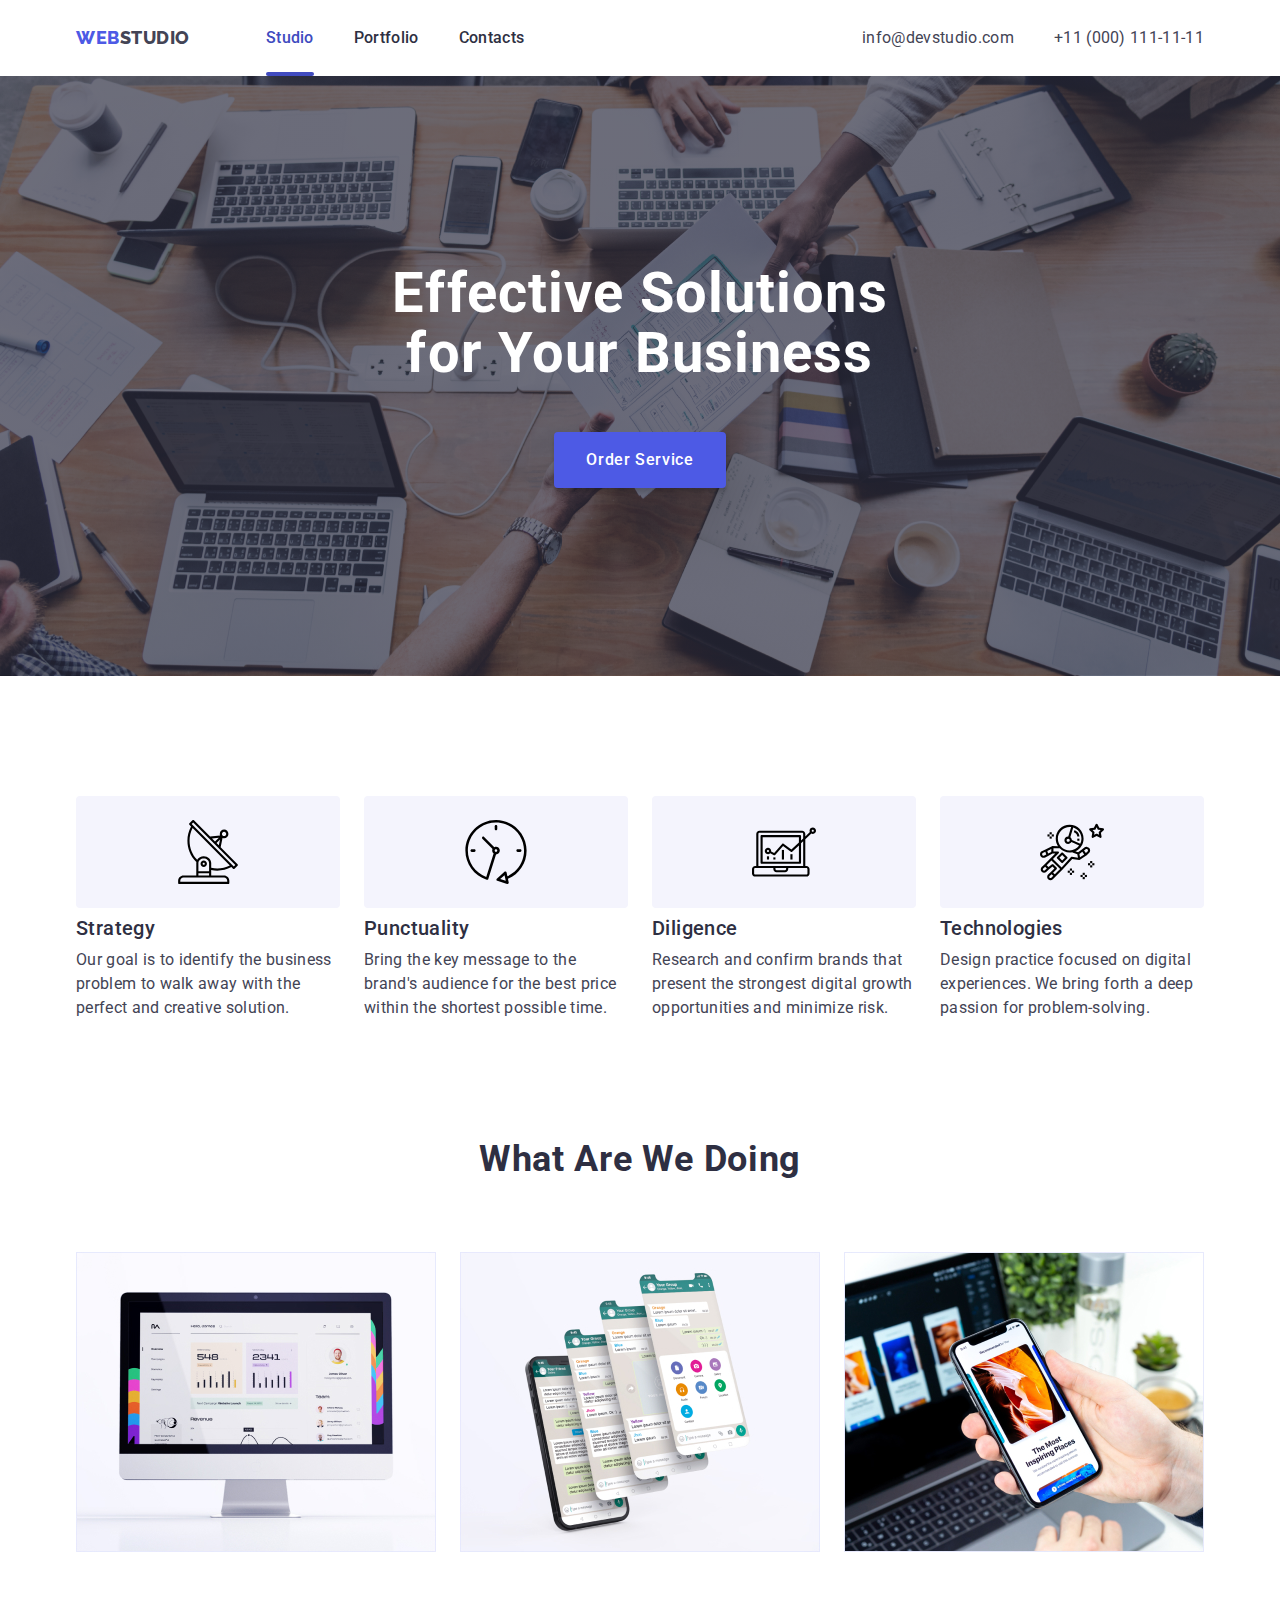
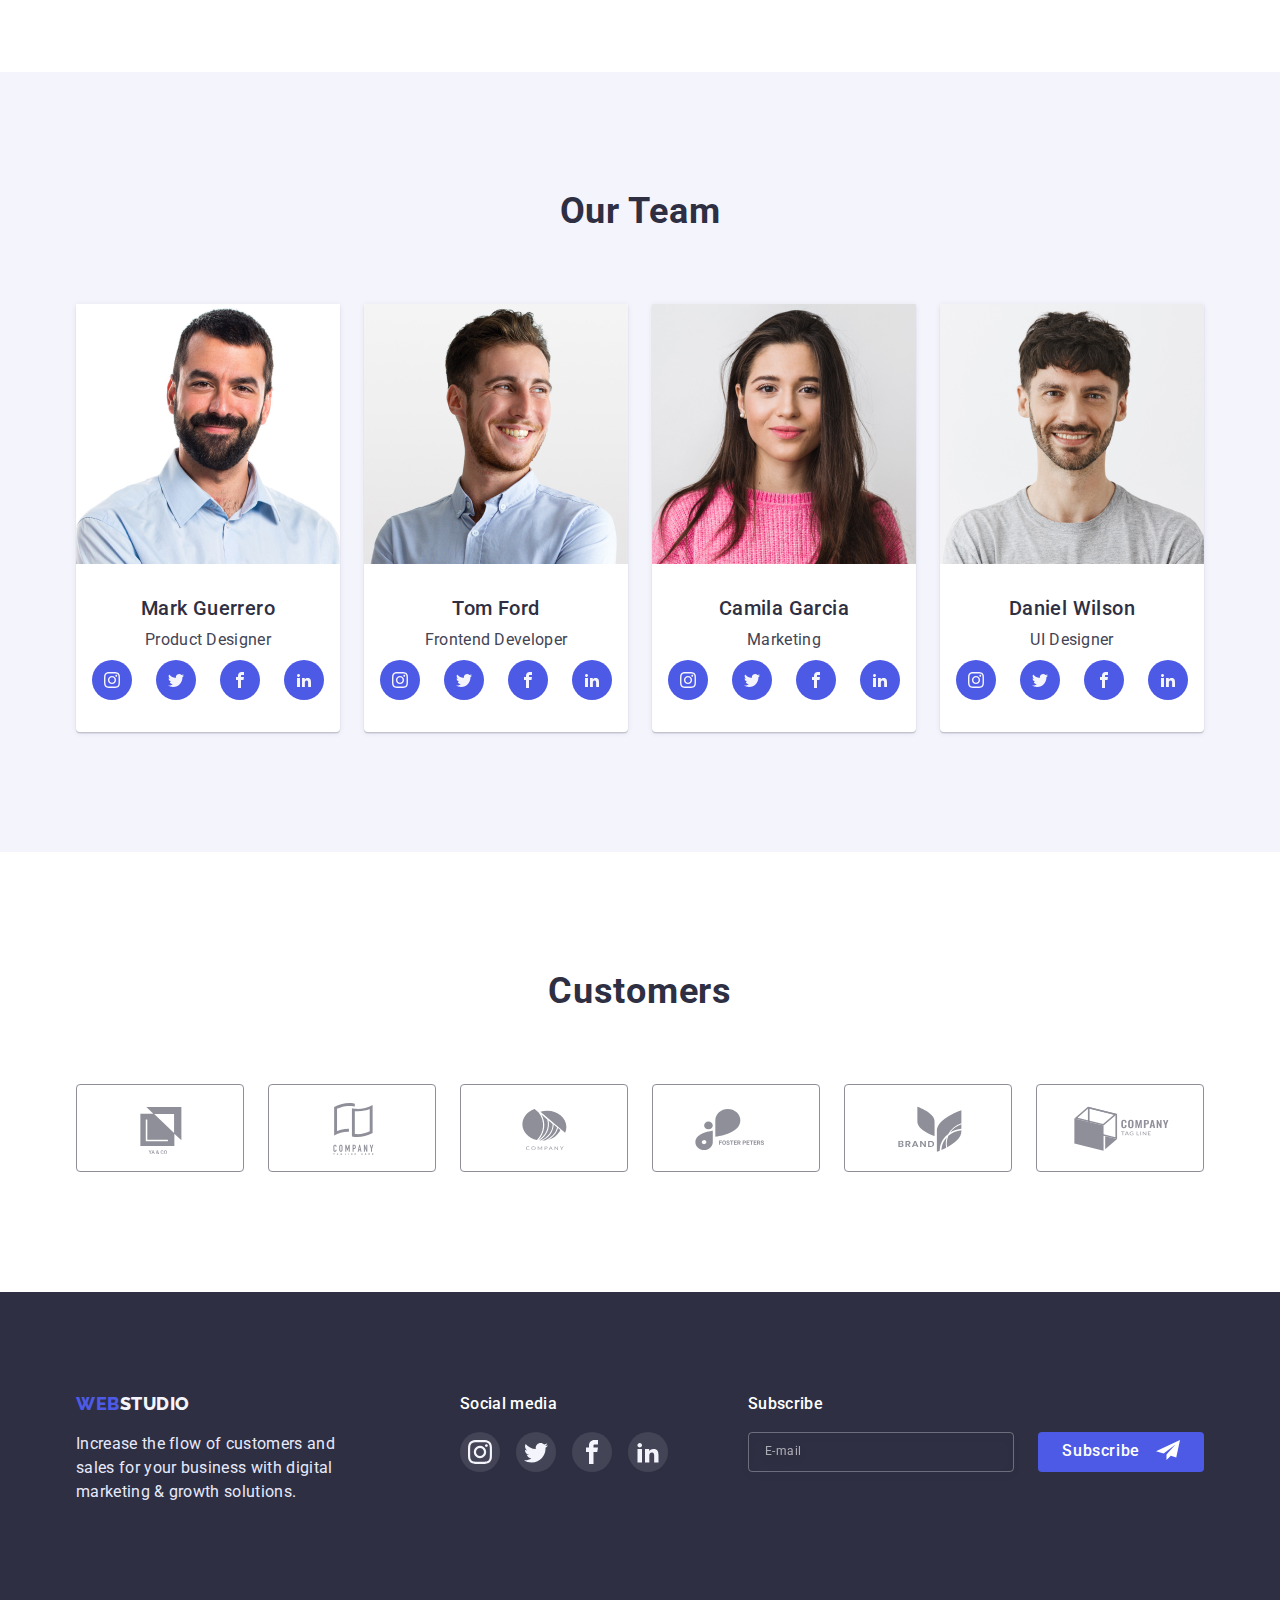
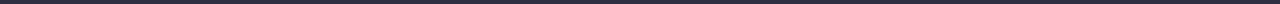
==== commit e43d089c: "hw-07" ====
--- a/index.html
+++ b/index.html
@@ -213,12 +213,12 @@
             <li class="description-list">
               <img
                 srcset="
-                  ./images/screenshots.jpg    1x,
-                  ./images/screenshots@2x.jpg 2x
+                  ./images/screenshotss.jpg    1x,
+                  ./images/screenshotss@2x.jpg 2x
                 "
                 width="360"
                 height="300"
-                src="./images/screenshots.jpg"
+                src="./images/screenshotss.jpg"
                 alt="Photo Screenshot"
               />
             </li>
--- a/css/stylesmob.css
+++ b/css/stylesmob.css
@@ -106,8 +106,7 @@
   text-transform: uppercase;
   color: var(--headings-color);
   text-decoration: none;
-  padding-top: 24px;
-  padding-bottom: 24px;
+  padding: 24px 0;
 }
 
 @media screen and (min-width: 1200px) {
@@ -341,7 +340,7 @@
 
 .nav-link {
   position: relative;
-  padding: 23px 0;
+  padding: 24px 0 22px 0;
   display: block;
   font-weight: 500;
   line-height: 1.5;
@@ -387,6 +386,7 @@
     margin-left: auto;
   }
 }
+
 
 .contact-list.list .contact:first-child {
   margin-bottom: 4px;
@@ -953,10 +953,6 @@
   padding-bottom: 32px;
 }
 
-.team-name,
-.team-wrapper {
-  margin-bottom: 8px;
-}
 
 .team-wrapper .social-list-item {
   width: 40px;
